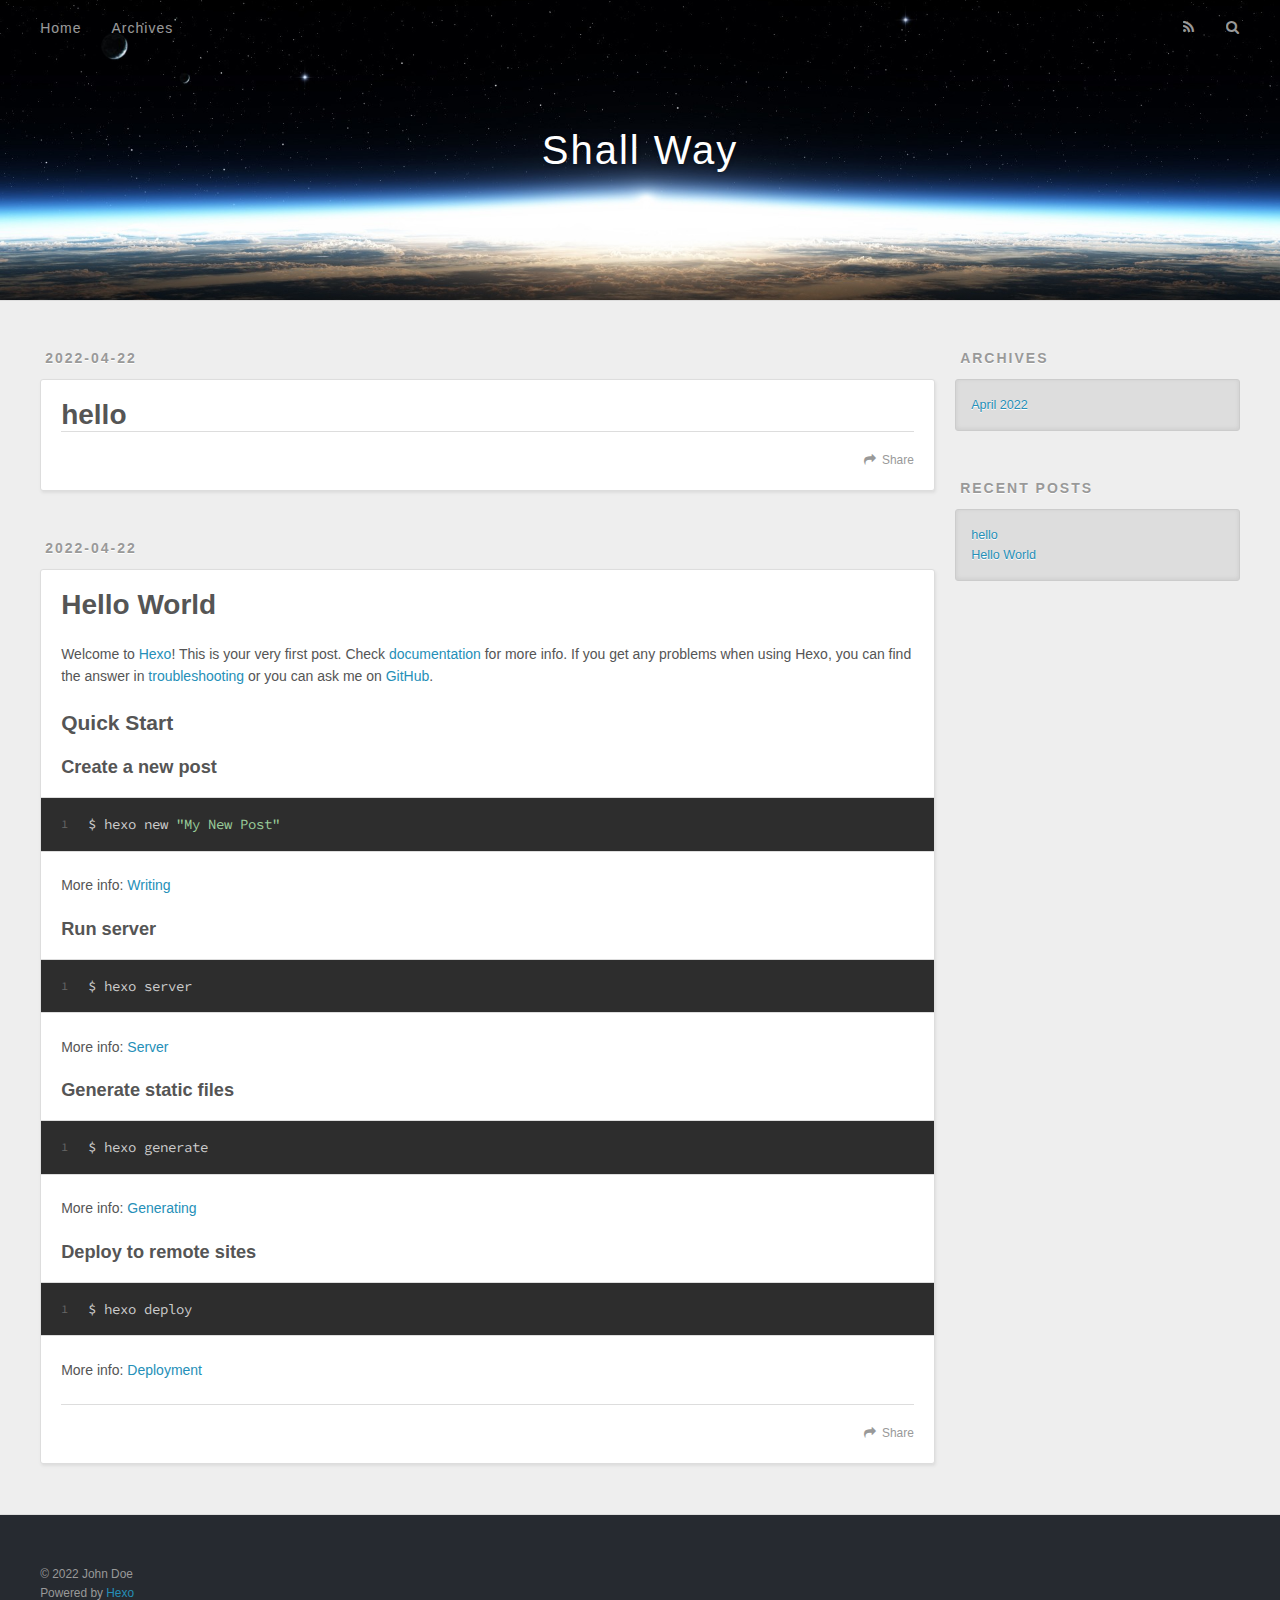
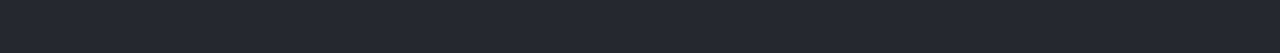
==== index.html @ 7c93caa1 "Site updated: 2022-04-22 22:45:21" ====
<!DOCTYPE html>
<html>
<head>
  <meta charset="utf-8">
  

  
  <title>Shall Way</title>
  <meta name="viewport" content="width=device-width, initial-scale=1, maximum-scale=1">
  <meta name="description" content="This is the last first BLOG of Little King">
<meta property="og:type" content="website">
<meta property="og:title" content="Shall Way">
<meta property="og:url" content="http://example.com/index.html">
<meta property="og:site_name" content="Shall Way">
<meta property="og:description" content="This is the last first BLOG of Little King">
<meta property="og:locale" content="en_US">
<meta property="article:author" content="John Doe">
<meta name="twitter:card" content="summary">
  
    <link rel="alternate" href="/atom.xml" title="Shall Way" type="application/atom+xml">
  
  
    <link rel="icon" href="/favicon.png">
  
  
    <link href="//fonts.googleapis.com/css?family=Source+Code+Pro" rel="stylesheet" type="text/css">
  
  
<link rel="stylesheet" href="/css/style.css">

<meta name="generator" content="Hexo 5.4.2"></head>

<body>
  <div id="container">
    <div id="wrap">
      <header id="header">
  <div id="banner"></div>
  <div id="header-outer" class="outer">
    <div id="header-title" class="inner">
      <h1 id="logo-wrap">
        <a href="/" id="logo">Shall Way</a>
      </h1>
      
    </div>
    <div id="header-inner" class="inner">
      <nav id="main-nav">
        <a id="main-nav-toggle" class="nav-icon"></a>
        
          <a class="main-nav-link" href="/">Home</a>
        
          <a class="main-nav-link" href="/archives">Archives</a>
        
      </nav>
      <nav id="sub-nav">
        
          <a id="nav-rss-link" class="nav-icon" href="/atom.xml" title="RSS Feed"></a>
        
        <a id="nav-search-btn" class="nav-icon" title="Search"></a>
      </nav>
      <div id="search-form-wrap">
        <form action="//google.com/search" method="get" accept-charset="UTF-8" class="search-form"><input type="search" name="q" class="search-form-input" placeholder="Search"><button type="submit" class="search-form-submit">&#xF002;</button><input type="hidden" name="sitesearch" value="http://example.com"></form>
      </div>
    </div>
  </div>
</header>
      <div class="outer">
        <section id="main">
  
    <article id="post-hello" class="article article-type-post" itemscope itemprop="blogPost">
  <div class="article-meta">
    <a href="/2022/04/22/hello/" class="article-date">
  <time datetime="2022-04-22T14:26:06.000Z" itemprop="datePublished">2022-04-22</time>
</a>
    
  </div>
  <div class="article-inner">
    
    
      <header class="article-header">
        
  
    <h1 itemprop="name">
      <a class="article-title" href="/2022/04/22/hello/">hello</a>
    </h1>
  

      </header>
    
    <div class="article-entry" itemprop="articleBody">
      
        
      
    </div>
    <footer class="article-footer">
      <a data-url="http://example.com/2022/04/22/hello/" data-id="cl2ajo9ja000148u397ja75o0" class="article-share-link">Share</a>
      
      
    </footer>
  </div>
  
</article>


  
    <article id="post-hello-world" class="article article-type-post" itemscope itemprop="blogPost">
  <div class="article-meta">
    <a href="/2022/04/22/hello-world/" class="article-date">
  <time datetime="2022-04-22T14:24:43.435Z" itemprop="datePublished">2022-04-22</time>
</a>
    
  </div>
  <div class="article-inner">
    
    
      <header class="article-header">
        
  
    <h1 itemprop="name">
      <a class="article-title" href="/2022/04/22/hello-world/">Hello World</a>
    </h1>
  

      </header>
    
    <div class="article-entry" itemprop="articleBody">
      
        <p>Welcome to <a target="_blank" rel="noopener" href="https://hexo.io/">Hexo</a>! This is your very first post. Check <a target="_blank" rel="noopener" href="https://hexo.io/docs/">documentation</a> for more info. If you get any problems when using Hexo, you can find the answer in <a target="_blank" rel="noopener" href="https://hexo.io/docs/troubleshooting.html">troubleshooting</a> or you can ask me on <a target="_blank" rel="noopener" href="https://github.com/hexojs/hexo/issues">GitHub</a>.</p>
<h2 id="Quick-Start"><a href="#Quick-Start" class="headerlink" title="Quick Start"></a>Quick Start</h2><h3 id="Create-a-new-post"><a href="#Create-a-new-post" class="headerlink" title="Create a new post"></a>Create a new post</h3><figure class="highlight bash"><table><tr><td class="gutter"><pre><span class="line">1</span><br></pre></td><td class="code"><pre><span class="line">$ hexo new <span class="string">&quot;My New Post&quot;</span></span><br></pre></td></tr></table></figure>

<p>More info: <a target="_blank" rel="noopener" href="https://hexo.io/docs/writing.html">Writing</a></p>
<h3 id="Run-server"><a href="#Run-server" class="headerlink" title="Run server"></a>Run server</h3><figure class="highlight bash"><table><tr><td class="gutter"><pre><span class="line">1</span><br></pre></td><td class="code"><pre><span class="line">$ hexo server</span><br></pre></td></tr></table></figure>

<p>More info: <a target="_blank" rel="noopener" href="https://hexo.io/docs/server.html">Server</a></p>
<h3 id="Generate-static-files"><a href="#Generate-static-files" class="headerlink" title="Generate static files"></a>Generate static files</h3><figure class="highlight bash"><table><tr><td class="gutter"><pre><span class="line">1</span><br></pre></td><td class="code"><pre><span class="line">$ hexo generate</span><br></pre></td></tr></table></figure>

<p>More info: <a target="_blank" rel="noopener" href="https://hexo.io/docs/generating.html">Generating</a></p>
<h3 id="Deploy-to-remote-sites"><a href="#Deploy-to-remote-sites" class="headerlink" title="Deploy to remote sites"></a>Deploy to remote sites</h3><figure class="highlight bash"><table><tr><td class="gutter"><pre><span class="line">1</span><br></pre></td><td class="code"><pre><span class="line">$ hexo deploy</span><br></pre></td></tr></table></figure>

<p>More info: <a target="_blank" rel="noopener" href="https://hexo.io/docs/one-command-deployment.html">Deployment</a></p>

      
    </div>
    <footer class="article-footer">
      <a data-url="http://example.com/2022/04/22/hello-world/" data-id="cl2ajo9j1000048u3a6zv58md" class="article-share-link">Share</a>
      
      
    </footer>
  </div>
  
</article>


  


</section>
        
          <aside id="sidebar">
  
    

  
    

  
    
  
    
  <div class="widget-wrap">
    <h3 class="widget-title">Archives</h3>
    <div class="widget">
      <ul class="archive-list"><li class="archive-list-item"><a class="archive-list-link" href="/archives/2022/04/">April 2022</a></li></ul>
    </div>
  </div>


  
    
  <div class="widget-wrap">
    <h3 class="widget-title">Recent Posts</h3>
    <div class="widget">
      <ul>
        
          <li>
            <a href="/2022/04/22/hello/">hello</a>
          </li>
        
          <li>
            <a href="/2022/04/22/hello-world/">Hello World</a>
          </li>
        
      </ul>
    </div>
  </div>

  
</aside>
        
      </div>
      <footer id="footer">
  
  <div class="outer">
    <div id="footer-info" class="inner">
      &copy; 2022 John Doe<br>
      Powered by <a href="http://hexo.io/" target="_blank">Hexo</a>
    </div>
  </div>
</footer>
    </div>
    <nav id="mobile-nav">
  
    <a href="/" class="mobile-nav-link">Home</a>
  
    <a href="/archives" class="mobile-nav-link">Archives</a>
  
</nav>
    

<script src="//ajax.googleapis.com/ajax/libs/jquery/2.0.3/jquery.min.js"></script>


  
<link rel="stylesheet" href="/fancybox/jquery.fancybox.css">

  
<script src="/fancybox/jquery.fancybox.pack.js"></script>




<script src="/js/script.js"></script>




  </div>
</body>
</html>
---- css/style.css ----
body {
  width: 100%;
}
body:before,
body:after {
  content: "";
  display: table;
}
body:after {
  clear: both;
}
html,
body,
div,
span,
applet,
object,
iframe,
h1,
h2,
h3,
h4,
h5,
h6,
p,
blockquote,
pre,
a,
abbr,
acronym,
address,
big,
cite,
code,
del,
dfn,
em,
img,
ins,
kbd,
q,
s,
samp,
small,
strike,
strong,
sub,
sup,
tt,
var,
dl,
dt,
dd,
ol,
ul,
li,
fieldset,
form,
label,
legend,
table,
caption,
tbody,
tfoot,
thead,
tr,
th,
td {
  margin: 0;
  padding: 0;
  border: 0;
  outline: 0;
  font-weight: inherit;
  font-style: inherit;
  font-family: inherit;
  font-size: 100%;
  vertical-align: baseline;
}
body {
  line-height: 1;
  color: #000;
  background: #fff;
}
ol,
ul {
  list-style: none;
}
table {
  border-collapse: separate;
  border-spacing: 0;
  vertical-align: middle;
}
caption,
th,
td {
  text-align: left;
  font-weight: normal;
  vertical-align: middle;
}
a img {
  border: none;
}
input,
button {
  margin: 0;
  padding: 0;
}
input::-moz-focus-inner,
button::-moz-focus-inner {
  border: 0;
  padding: 0;
}
@font-face {
  font-family: FontAwesome;
  font-style: normal;
  font-weight: normal;
  src: url("fonts/fontawesome-webfont.eot?v=#4.0.3");
  src: url("fonts/fontawesome-webfont.eot?#iefix&v=#4.0.3") format("embedded-opentype"), url("fonts/fontawesome-webfont.woff?v=#4.0.3") format("woff"), url("fonts/fontawesome-webfont.ttf?v=#4.0.3") format("truetype"), url("fonts/fontawesome-webfont.svg#fontawesomeregular?v=#4.0.3") format("svg");
}
html,
body,
#container {
  height: 100%;
}
body {
  background: #eee;
  font: 14px -apple-system, BlinkMacSystemFont, "Segoe UI", "Roboto", "Oxygen", "Ubuntu", "Cantarell", "Fira Sans", "Droid Sans", "Helvetica Neue", sans-serif;
  -webkit-text-size-adjust: 100%;
}
.outer {
  max-width: 1220px;
  margin: 0 auto;
  padding: 0 20px;
}
.outer:before,
.outer:after {
  content: "";
  display: table;
}
.outer:after {
  clear: both;
}
.inner {
  display: inline;
  float: left;
  width: 98.33333333333333%;
  margin: 0 0.833333333333333%;
}
.left,
.alignleft {
  float: left;
}
.right,
.alignright {
  float: right;
}
.clear {
  clear: both;
}
#container {
  position: relative;
}
.mobile-nav-on {
  overflow: hidden;
}
#wrap {
  height: 100%;
  width: 100%;
  position: absolute;
  top: 0;
  left: 0;
  -webkit-transition: 0.2s ease-out;
  -moz-transition: 0.2s ease-out;
  -ms-transition: 0.2s ease-out;
  transition: 0.2s ease-out;
  z-index: 1;
  background: #eee;
}
.mobile-nav-on #wrap {
  left: 280px;
}
@media screen and (min-width: 768px) {
  #main {
    display: inline;
    float: left;
    width: 73.33333333333333%;
    margin: 0 0.833333333333333%;
  }
}
.article-date,
.article-category-link,
.archive-year,
.widget-title {
  text-decoration: none;
  text-transform: uppercase;
  letter-spacing: 2px;
  color: #999;
  margin-bottom: 1em;
  margin-left: 5px;
  line-height: 1em;
  text-shadow: 0 1px #fff;
  font-weight: bold;
}
.article-inner,
.archive-article-inner {
  background: #fff;
  -webkit-box-shadow: 1px 2px 3px #ddd;
  box-shadow: 1px 2px 3px #ddd;
  border: 1px solid #ddd;
  border-radius: 3px;
}
.article-entry h1,
.widget h1 {
  font-size: 2em;
}
.article-entry h2,
.widget h2 {
  font-size: 1.5em;
}
.article-entry h3,
.widget h3 {
  font-size: 1.3em;
}
.article-entry h4,
.widget h4 {
  font-size: 1.2em;
}
.article-entry h5,
.widget h5 {
  font-size: 1em;
}
.article-entry h6,
.widget h6 {
  font-size: 1em;
  color: #999;
}
.article-entry hr,
.widget hr {
  border: 1px dashed #ddd;
}
.article-entry strong,
.widget strong {
  font-weight: bold;
}
.article-entry em,
.widget em,
.article-entry cite,
.widget cite {
  font-style: italic;
}
.article-entry sup,
.widget sup,
.article-entry sub,
.widget sub {
  font-size: 0.75em;
  line-height: 0;
  position: relative;
  vertical-align: baseline;
}
.article-entry sup,
.widget sup {
  top: -0.5em;
}
.article-entry sub,
.widget sub {
  bottom: -0.2em;
}
.article-entry small,
.widget small {
  font-size: 0.85em;
}
.article-entry acronym,
.widget acronym,
.article-entry abbr,
.widget abbr {
  border-bottom: 1px dotted;
}
.article-entry ul,
.widget ul,
.article-entry ol,
.widget ol,
.article-entry dl,
.widget dl {
  margin: 0 20px;
  line-height: 1.6em;
}
.article-entry ul ul,
.widget ul ul,
.article-entry ol ul,
.widget ol ul,
.article-entry ul ol,
.widget ul ol,
.article-entry ol ol,
.widget ol ol {
  margin-top: 0;
  margin-bottom: 0;
}
.article-entry ul,
.widget ul {
  list-style: disc;
}
.article-entry ol,
.widget ol {
  list-style: decimal;
}
.article-entry dt,
.widget dt {
  font-weight: bold;
}
#header {
  height: 300px;
  position: relative;
  border-bottom: 1px solid #ddd;
}
#header:before,
#header:after {
  content: "";
  position: absolute;
  left: 0;
  right: 0;
  height: 40px;
}
#header:before {
  top: 0;
  background: -webkit-linear-gradient(rgba(0,0,0,0.2), transparent);
  background: -moz-linear-gradient(rgba(0,0,0,0.2), transparent);
  background: -ms-linear-gradient(rgba(0,0,0,0.2), transparent);
  background: linear-gradient(rgba(0,0,0,0.2), transparent);
}
#header:after {
  bottom: 0;
  background: -webkit-linear-gradient(transparent, rgba(0,0,0,0.2));
  background: -moz-linear-gradient(transparent, rgba(0,0,0,0.2));
  background: -ms-linear-gradient(transparent, rgba(0,0,0,0.2));
  background: linear-gradient(transparent, rgba(0,0,0,0.2));
}
#header-outer {
  height: 100%;
  position: relative;
}
#header-inner {
  position: relative;
  overflow: hidden;
}
#banner {
  position: absolute;
  top: 0;
  left: 0;
  width: 100%;
  height: 100%;
  background: url("images/banner.jpg") center #000;
  -webkit-background-size: cover;
  -moz-background-size: cover;
  background-size: cover;
  z-index: -1;
}
#header-title {
  text-align: center;
  height: 40px;
  position: absolute;
  top: 50%;
  left: 0;
  margin-top: -20px;
}
#logo,
#subtitle {
  text-decoration: none;
  color: #fff;
  font-weight: 300;
  text-shadow: 0 1px 4px rgba(0,0,0,0.3);
}
#logo {
  font-size: 40px;
  line-height: 40px;
  letter-spacing: 2px;
}
#subtitle {
  font-size: 16px;
  line-height: 16px;
  letter-spacing: 1px;
}
#subtitle-wrap {
  margin-top: 16px;
}
#main-nav {
  float: left;
  margin-left: -15px;
}
.nav-icon,
.main-nav-link {
  float: left;
  color: #fff;
  opacity: 0.6;
  text-decoration: none;
  text-shadow: 0 1px rgba(0,0,0,0.2);
  -webkit-transition: opacity 0.2s;
  -moz-transition: opacity 0.2s;
  -ms-transition: opacity 0.2s;
  transition: opacity 0.2s;
  display: block;
  padding: 20px 15px;
}
.nav-icon:hover,
.main-nav-link:hover {
  opacity: 1;
}
.nav-icon {
  font-family: FontAwesome;
  text-align: center;
  font-size: 14px;
  width: 14px;
  height: 14px;
  padding: 20px 15px;
  position: relative;
  cursor: pointer;
}
.main-nav-link {
  font-weight: 300;
  letter-spacing: 1px;
}
@media screen and (max-width: 479px) {
  .main-nav-link {
    display: none;
  }
}
#main-nav-toggle {
  display: none;
}
#main-nav-toggle:before {
  content: "\f0c9";
}
@media screen and (max-width: 479px) {
  #main-nav-toggle {
    display: block;
  }
}
#sub-nav {
  float: right;
  margin-right: -15px;
}
#nav-rss-link:before {
  content: "\f09e";
}
#nav-search-btn:before {
  content: "\f002";
}
#search-form-wrap {
  position: absolute;
  top: 15px;
  width: 150px;
  height: 30px;
  right: -150px;
  opacity: 0;
  -webkit-transition: 0.2s ease-out;
  -moz-transition: 0.2s ease-out;
  -ms-transition: 0.2s ease-out;
  transition: 0.2s ease-out;
}
#search-form-wrap.on {
  opacity: 1;
  right: 0;
}
@media screen and (max-width: 479px) {
  #search-form-wrap {
    width: 100%;
    right: -100%;
  }
}
.search-form {
  position: absolute;
  top: 0;
  left: 0;
  right: 0;
  background: #fff;
  padding: 5px 15px;
  border-radius: 15px;
  -webkit-box-shadow: 0 0 10px rgba(0,0,0,0.3);
  box-shadow: 0 0 10px rgba(0,0,0,0.3);
}
.search-form-input {
  border: none;
  background: none;
  color: #555;
  width: 100%;
  font: 13px -apple-system, BlinkMacSystemFont, "Segoe UI", "Roboto", "Oxygen", "Ubuntu", "Cantarell", "Fira Sans", "Droid Sans", "Helvetica Neue", sans-serif;
  outline: none;
}
.search-form-input::-webkit-search-results-decoration,
.search-form-input::-webkit-search-cancel-button {
  -webkit-appearance: none;
}
.search-form-submit {
  position: absolute;
  top: 50%;
  right: 10px;
  margin-top: -7px;
  font: 13px FontAwesome;
  border: none;
  background: none;
  color: #bbb;
  cursor: pointer;
}
.search-form-submit:hover,
.search-form-submit:focus {
  color: #777;
}
.article {
  margin: 50px 0;
}
.article-inner {
  overflow: hidden;
}
.article-meta:before,
.article-meta:after {
  content: "";
  display: table;
}
.article-meta:after {
  clear: both;
}
.article-date {
  float: left;
}
.article-category {
  float: left;
  line-height: 1em;
  color: #ccc;
  text-shadow: 0 1px #fff;
  margin-left: 8px;
}
.article-category:before {
  content: "\2022";
}
.article-category-link {
  margin: 0 12px 1em;
}
.article-header {
  padding: 20px 20px 0;
}
.article-title {
  text-decoration: none;
  font-size: 2em;
  font-weight: bold;
  color: #555;
  line-height: 1.1em;
  -webkit-transition: color 0.2s;
  -moz-transition: color 0.2s;
  -ms-transition: color 0.2s;
  transition: color 0.2s;
}
a.article-title:hover {
  color: #258fb8;
}
.article-entry {
  color: #555;
  padding: 0 20px;
}
.article-entry:before,
.article-entry:after {
  content: "";
  display: table;
}
.article-entry:after {
  clear: both;
}
.article-entry p,
.article-entry table {
  line-height: 1.6em;
  margin: 1.6em 0;
}
.article-entry h1,
.article-entry h2,
.article-entry h3,
.article-entry h4,
.article-entry h5,
.article-entry h6 {
  font-weight: bold;
}
.article-entry h1,
.article-entry h2,
.article-entry h3,
.article-entry h4,
.article-entry h5,
.article-entry h6 {
  line-height: 1.1em;
  margin: 1.1em 0;
}
.article-entry a {
  color: #258fb8;
  text-decoration: none;
}
.article-entry a:hover {
  text-decoration: underline;
}
.article-entry ul,
.article-entry ol,
.article-entry dl {
  margin-top: 1.6em;
  margin-bottom: 1.6em;
}
.article-entry img,
.article-entry video {
  max-width: 100%;
  height: auto;
  display: block;
  margin: auto;
}
.article-entry iframe {
  border: none;
}
.article-entry table {
  width: 100%;
  border-collapse: collapse;
  border-spacing: 0;
}
.article-entry th {
  font-weight: bold;
  border-bottom: 3px solid #ddd;
  padding-bottom: 0.5em;
}
.article-entry td {
  border-bottom: 1px solid #ddd;
  padding: 10px 0;
}
.article-entry blockquote {
  font-family: Georgia, "Times New Roman", serif;
  font-size: 1.4em;
  margin: 1.6em 20px;
  text-align: center;
}
.article-entry blockquote footer {
  font-size: 14px;
  margin: 1.6em 0;
  font-family: -apple-system, BlinkMacSystemFont, "Segoe UI", "Roboto", "Oxygen", "Ubuntu", "Cantarell", "Fira Sans", "Droid Sans", "Helvetica Neue", sans-serif;
}
.article-entry blockquote footer cite:before {
  content: "—";
  padding: 0 0.5em;
}
.article-entry .pullquote {
  text-align: left;
  width: 45%;
  margin: 0;
}
.article-entry .pullquote.left {
  margin-left: 0.5em;
  margin-right: 1em;
}
.article-entry .pullquote.right {
  margin-right: 0.5em;
  margin-left: 1em;
}
.article-entry .caption {
  color: #999;
  display: block;
  font-size: 0.9em;
  margin-top: 0.5em;
  position: relative;
  text-align: center;
}
.article-entry .video-container {
  position: relative;
  padding-top: 56.25%;
  height: 0;
  overflow: hidden;
}
.article-entry .video-container iframe,
.article-entry .video-container object,
.article-entry .video-container embed {
  position: absolute;
  top: 0;
  left: 0;
  width: 100%;
  height: 100%;
  margin-top: 0;
}
.article-more-link a {
  display: inline-block;
  line-height: 1em;
  padding: 6px 15px;
  border-radius: 15px;
  background: #eee;
  color: #999;
  text-shadow: 0 1px #fff;
  text-decoration: none;
}
.article-more-link a:hover {
  background: #258fb8;
  color: #fff;
  text-decoration: none;
  text-shadow: 0 1px #1e7293;
}
.article-footer {
  font-size: 0.85em;
  line-height: 1.6em;
  border-top: 1px solid #ddd;
  padding-top: 1.6em;
  margin: 0 20px 20px;
}
.article-footer:before,
.article-footer:after {
  content: "";
  display: table;
}
.article-footer:after {
  clear: both;
}
.article-footer a {
  color: #999;
  text-decoration: none;
}
.article-footer a:hover {
  color: #555;
}
.article-tag-list-item {
  float: left;
  margin-right: 10px;
}
.article-tag-list-link:before {
  content: "#";
}
.article-comment-link {
  float: right;
}
.article-comment-link:before {
  content: "\f075";
  font-family: FontAwesome;
  padding-right: 8px;
}
.article-share-link {
  cursor: pointer;
  float: right;
  margin-left: 20px;
}
.article-share-link:before {
  content: "\f064";
  font-family: FontAwesome;
  padding-right: 6px;
}
#article-nav {
  position: relative;
}
#article-nav:before,
#article-nav:after {
  content: "";
  display: table;
}
#article-nav:after {
  clear: both;
}
@media screen and (min-width: 768px) {
  #article-nav {
    margin: 50px 0;
  }
  #article-nav:before {
    width: 8px;
    height: 8px;
    position: absolute;
    top: 50%;
    left: 50%;
    margin-top: -4px;
    margin-left: -4px;
    content: "";
    border-radius: 50%;
    background: #ddd;
    -webkit-box-shadow: 0 1px 2px #fff;
    box-shadow: 0 1px 2px #fff;
  }
}
.article-nav-link-wrap {
  text-decoration: none;
  text-shadow: 0 1px #fff;
  color: #999;
  -webkit-box-sizing: border-box;
  -moz-box-sizing: border-box;
  box-sizing: border-box;
  margin-top: 50px;
  text-align: center;
  display: block;
}
.article-nav-link-wrap:hover {
  color: #555;
}
@media screen and (min-width: 768px) {
  .article-nav-link-wrap {
    width: 50%;
    margin-top: 0;
  }
}
@media screen and (min-width: 768px) {
  #article-nav-newer {
    float: left;
    text-align: right;
    padding-right: 20px;
  }
}
@media screen and (min-width: 768px) {
  #article-nav-older {
    float: right;
    text-align: left;
    padding-left: 20px;
  }
}
.article-nav-caption {
  text-transform: uppercase;
  letter-spacing: 2px;
  color: #ddd;
  line-height: 1em;
  font-weight: bold;
}
#article-nav-newer .article-nav-caption {
  margin-right: -2px;
}
.article-nav-title {
  font-size: 0.85em;
  line-height: 1.6em;
  margin-top: 0.5em;
}
.article-share-box {
  position: absolute;
  display: none;
  background: #fff;
  -webkit-box-shadow: 1px 2px 10px rgba(0,0,0,0.2);
  box-shadow: 1px 2px 10px rgba(0,0,0,0.2);
  border-radius: 3px;
  margin-left: -145px;
  overflow: hidden;
  z-index: 1;
}
.article-share-box.on {
  display: block;
}
.article-share-input {
  width: 100%;
  background: none;
  -webkit-box-sizing: border-box;
  -moz-box-sizing: border-box;
  box-sizing: border-box;
  font: 14px -apple-system, BlinkMacSystemFont, "Segoe UI", "Roboto", "Oxygen", "Ubuntu", "Cantarell", "Fira Sans", "Droid Sans", "Helvetica Neue", sans-serif;
  padding: 0 15px;
  color: #555;
  outline: none;
  border: 1px solid #ddd;
  border-radius: 3px 3px 0 0;
  height: 36px;
  line-height: 36px;
}
.article-share-links {
  background: #eee;
}
.article-share-links:before,
.article-share-links:after {
  content: "";
  display: table;
}
.article-share-links:after {
  clear: both;
}
.article-share-twitter,
.article-share-facebook,
.article-share-pinterest,
.article-share-google {
  width: 50px;
  height: 36px;
  display: block;
  float: left;
  position: relative;
  color: #999;
  text-shadow: 0 1px #fff;
}
.article-share-twitter:before,
.article-share-facebook:before,
.article-share-pinterest:before,
.article-share-google:before {
  font-size: 20px;
  font-family: FontAwesome;
  width: 20px;
  height: 20px;
  position: absolute;
  top: 50%;
  left: 50%;
  margin-top: -10px;
  margin-left: -10px;
  text-align: center;
}
.article-share-twitter:hover,
.article-share-facebook:hover,
.article-share-pinterest:hover,
.article-share-google:hover {
  color: #fff;
}
.article-share-twitter:before {
  content: "\f099";
}
.article-share-twitter:hover {
  background: #00aced;
  text-shadow: 0 1px #008abe;
}
.article-share-facebook:before {
  content: "\f09a";
}
.article-share-facebook:hover {
  background: #3b5998;
  text-shadow: 0 1px #2f477a;
}
.article-share-pinterest:before {
  content: "\f0d2";
}
.article-share-pinterest:hover {
  background: #cb2027;
  text-shadow: 0 1px #a21a1f;
}
.article-share-google:before {
  content: "\f0d5";
}
.article-share-google:hover {
  background: #dd4b39;
  text-shadow: 0 1px #be3221;
}
.article-gallery {
  background: #000;
  position: relative;
}
.article-gallery-photos {
  position: relative;
  overflow: hidden;
}
.article-gallery-img {
  display: none;
  max-width: 100%;
}
.article-gallery-img:first-child {
  display: block;
}
.article-gallery-img.loaded {
  position: absolute;
  display: block;
}
.article-gallery-img img {
  display: block;
  max-width: 100%;
  margin: 0 auto;
}
#comments {
  background: #fff;
  -webkit-box-shadow: 1px 2px 3px #ddd;
  box-shadow: 1px 2px 3px #ddd;
  padding: 20px;
  border: 1px solid #ddd;
  border-radius: 3px;
  margin: 50px 0;
}
#comments a {
  color: #258fb8;
}
.archives-wrap {
  margin: 50px 0;
}
.archives:before,
.archives:after {
  content: "";
  display: table;
}
.archives:after {
  clear: both;
}
.archive-year-wrap {
  margin-bottom: 1em;
}
.archives {
  -webkit-column-gap: 10px;
  -moz-column-gap: 10px;
  column-gap: 10px;
}
@media screen and (min-width: 480px) and (max-width: 767px) {
  .archives {
    -webkit-column-count: 2;
    -moz-column-count: 2;
    column-count: 2;
  }
}
@media screen and (min-width: 768px) {
  .archives {
    -webkit-column-count: 3;
    -moz-column-count: 3;
    column-count: 3;
  }
}
.archive-article {
  -webkit-column-break-inside: avoid;
  page-break-inside: avoid;
  overflow: hidden;
  break-inside: avoid-column;
}
.archive-article-inner {
  padding: 10px;
  margin-bottom: 15px;
}
.archive-article-title {
  text-decoration: none;
  font-weight: bold;
  color: #555;
  -webkit-transition: color 0.2s;
  -moz-transition: color 0.2s;
  -ms-transition: color 0.2s;
  transition: color 0.2s;
  line-height: 1.6em;
}
.archive-article-title:hover {
  color: #258fb8;
}
.archive-article-footer {
  margin-top: 1em;
}
.archive-article-date {
  color: #999;
  text-decoration: none;
  font-size: 0.85em;
  line-height: 1em;
  margin-bottom: 0.5em;
  display: block;
}
#page-nav {
  margin: 50px auto;
  background: #fff;
  -webkit-box-shadow: 1px 2px 3px #ddd;
  box-shadow: 1px 2px 3px #ddd;
  border: 1px solid #ddd;
  border-radius: 3px;
  text-align: center;
  color: #999;
  overflow: hidden;
}
#page-nav:before,
#page-nav:after {
  content: "";
  display: table;
}
#page-nav:after {
  clear: both;
}
#page-nav a,
#page-nav span {
  padding: 10px 20px;
  line-height: 1;
  height: 2ex;
}
#page-nav a {
  color: #999;
  text-decoration: none;
}
#page-nav a:hover {
  background: #999;
  color: #fff;
}
#page-nav .prev {
  float: left;
}
#page-nav .next {
  float: right;
}
#page-nav .page-number {
  display: inline-block;
}
@media screen and (max-width: 479px) {
  #page-nav .page-number {
    display: none;
  }
}
#page-nav .current {
  color: #555;
  font-weight: bold;
}
#page-nav .space {
  color: #ddd;
}
#footer {
  background: #262a30;
  padding: 50px 0;
  border-top: 1px solid #ddd;
  color: #999;
}
#footer a {
  color: #258fb8;
  text-decoration: none;
}
#footer a:hover {
  text-decoration: underline;
}
#footer-info {
  line-height: 1.6em;
  font-size: 0.85em;
}
.article-entry pre,
.article-entry .highlight {
  background: #2d2d2d;
  margin: 0 -20px;
  padding: 15px 20px;
  border-style: solid;
  border-color: #ddd;
  border-width: 1px 0;
  overflow: auto;
  color: #ccc;
  line-height: 22.400000000000002px;
}
.article-entry .highlight .gutter pre,
.article-entry .gist .gist-file .gist-data .line-numbers {
  color: #666;
  font-size: 0.85em;
}
.article-entry pre,
.article-entry code {
  font-family: "Source Code Pro", Consolas, Monaco, Menlo, Consolas, monospace;
}
.article-entry code {
  background: #eee;
  text-shadow: 0 1px #fff;
  padding: 0 0.3em;
}
.article-entry pre code {
  background: none;
  text-shadow: none;
  padding: 0;
}
.article-entry .highlight pre {
  border: none;
  margin: 0;
  padding: 0;
}
.article-entry .highlight table {
  margin: 0;
  width: auto;
}
.article-entry .highlight td {
  border: none;
  padding: 0;
}
.article-entry .highlight figcaption {
  font-size: 0.85em;
  color: #999;
  line-height: 1em;
  margin-bottom: 1em;
}
.article-entry .highlight figcaption:before,
.article-entry .highlight figcaption:after {
  content: "";
  display: table;
}
.article-entry .highlight figcaption:after {
  clear: both;
}
.article-entry .highlight figcaption a {
  float: right;
}
.article-entry .highlight .gutter pre {
  text-align: right;
  padding-right: 20px;
}
.article-entry .highlight .line {
  height: 22.400000000000002px;
}
.article-entry .highlight .line.marked {
  background: #515151;
}
.article-entry .gist {
  margin: 0 -20px;
  border-style: solid;
  border-color: #ddd;
  border-width: 1px 0;
  background: #2d2d2d;
  padding: 15px 20px 15px 0;
}
.article-entry .gist .gist-file {
  border: none;
  font-family: "Source Code Pro", Consolas, Monaco, Menlo, Consolas, monospace;
  margin: 0;
}
.article-entry .gist .gist-file .gist-data {
  background: none;
  border: none;
}
.article-entry .gist .gist-file .gist-data .line-numbers {
  background: none;
  border: none;
  padding: 0 20px 0 0;
}
.article-entry .gist .gist-file .gist-data .line-data {
  padding: 0 !important;
}
.article-entry .gist .gist-file .highlight {
  margin: 0;
  padding: 0;
  border: none;
}
.article-entry .gist .gist-file .gist-meta {
  background: #2d2d2d;
  color: #999;
  font: 0.85em -apple-system, BlinkMacSystemFont, "Segoe UI", "Roboto", "Oxygen", "Ubuntu", "Cantarell", "Fira Sans", "Droid Sans", "Helvetica Neue", sans-serif;
  text-shadow: 0 0;
  padding: 0;
  margin-top: 1em;
  margin-left: 20px;
}
.article-entry .gist .gist-file .gist-meta a {
  color: #258fb8;
  font-weight: normal;
}
.article-entry .gist .gist-file .gist-meta a:hover {
  text-decoration: underline;
}
pre .comment,
pre .title {
  color: #999;
}
pre .variable,
pre .attribute,
pre .tag,
pre .regexp,
pre .ruby .constant,
pre .xml .tag .title,
pre .xml .pi,
pre .xml .doctype,
pre .html .doctype,
pre .css .id,
pre .css .class,
pre .css .pseudo {
  color: #f2777a;
}
pre .number,
pre .preprocessor,
pre .built_in,
pre .literal,
pre .params,
pre .constant {
  color: #f99157;
}
pre .class,
pre .ruby .class .title,
pre .css .rules .attribute {
  color: #9c9;
}
pre .string,
pre .value,
pre .inheritance,
pre .header,
pre .ruby .symbol,
pre .xml .cdata {
  color: #9c9;
}
pre .css .hexcolor {
  color: #6cc;
}
pre .function,
pre .python .decorator,
pre .python .title,
pre .ruby .function .title,
pre .ruby .title .keyword,
pre .perl .sub,
pre .javascript .title,
pre .coffeescript .title {
  color: #69c;
}
pre .keyword,
pre .javascript .function {
  color: #c9c;
}
@media screen and (max-width: 479px) {
  #mobile-nav {
    position: absolute;
    top: 0;
    left: 0;
    width: 280px;
    height: 100%;
    background: #191919;
    border-right: 1px solid #fff;
  }
}
@media screen and (max-width: 479px) {
  .mobile-nav-link {
    display: block;
    color: #999;
    text-decoration: none;
    padding: 15px 20px;
    font-weight: bold;
  }
  .mobile-nav-link:hover {
    color: #fff;
  }
}
@media screen and (min-width: 768px) {
  #sidebar {
    display: inline;
    float: left;
    width: 23.333333333333332%;
    margin: 0 0.833333333333333%;
  }
}
.widget-wrap {
  margin: 50px 0;
}
.widget {
  color: #777;
  text-shadow: 0 1px #fff;
  background: #ddd;
  -webkit-box-shadow: 0 -1px 4px #ccc inset;
  box-shadow: 0 -1px 4px #ccc inset;
  border: 1px solid #ccc;
  padding: 15px;
  border-radius: 3px;
}
.widget a {
  color: #258fb8;
  text-decoration: none;
}
.widget a:hover {
  text-decoration: underline;
}
.widget ul ul,
.widget ol ul,
.widget dl ul,
.widget ul ol,
.widget ol ol,
.widget dl ol,
.widget ul dl,
.widget ol dl,
.widget dl dl {
  margin-left: 15px;
  list-style: disc;
}
.widget {
  line-height: 1.6em;
  word-wrap: break-word;
  font-size: 0.9em;
}
.widget ul,
.widget ol {
  list-style: none;
  margin: 0;
}
.widget ul ul,
.widget ol ul,
.widget ul ol,
.widget ol ol {
  margin: 0 20px;
}
.widget ul ul,
.widget ol ul {
  list-style: disc;
}
.widget ul ol,
.widget ol ol {
  list-style: decimal;
}
.category-list-count,
.tag-list-count,
.archive-list-count {
  padding-left: 5px;
  color: #999;
  font-size: 0.85em;
}
.category-list-count:before,
.tag-list-count:before,
.archive-list-count:before {
  content: "(";
}
.category-list-count:after,
.tag-list-count:after,
.archive-list-count:after {
  content: ")";
}
.tagcloud a {
  margin-right: 5px;
  display: inline-block;
}
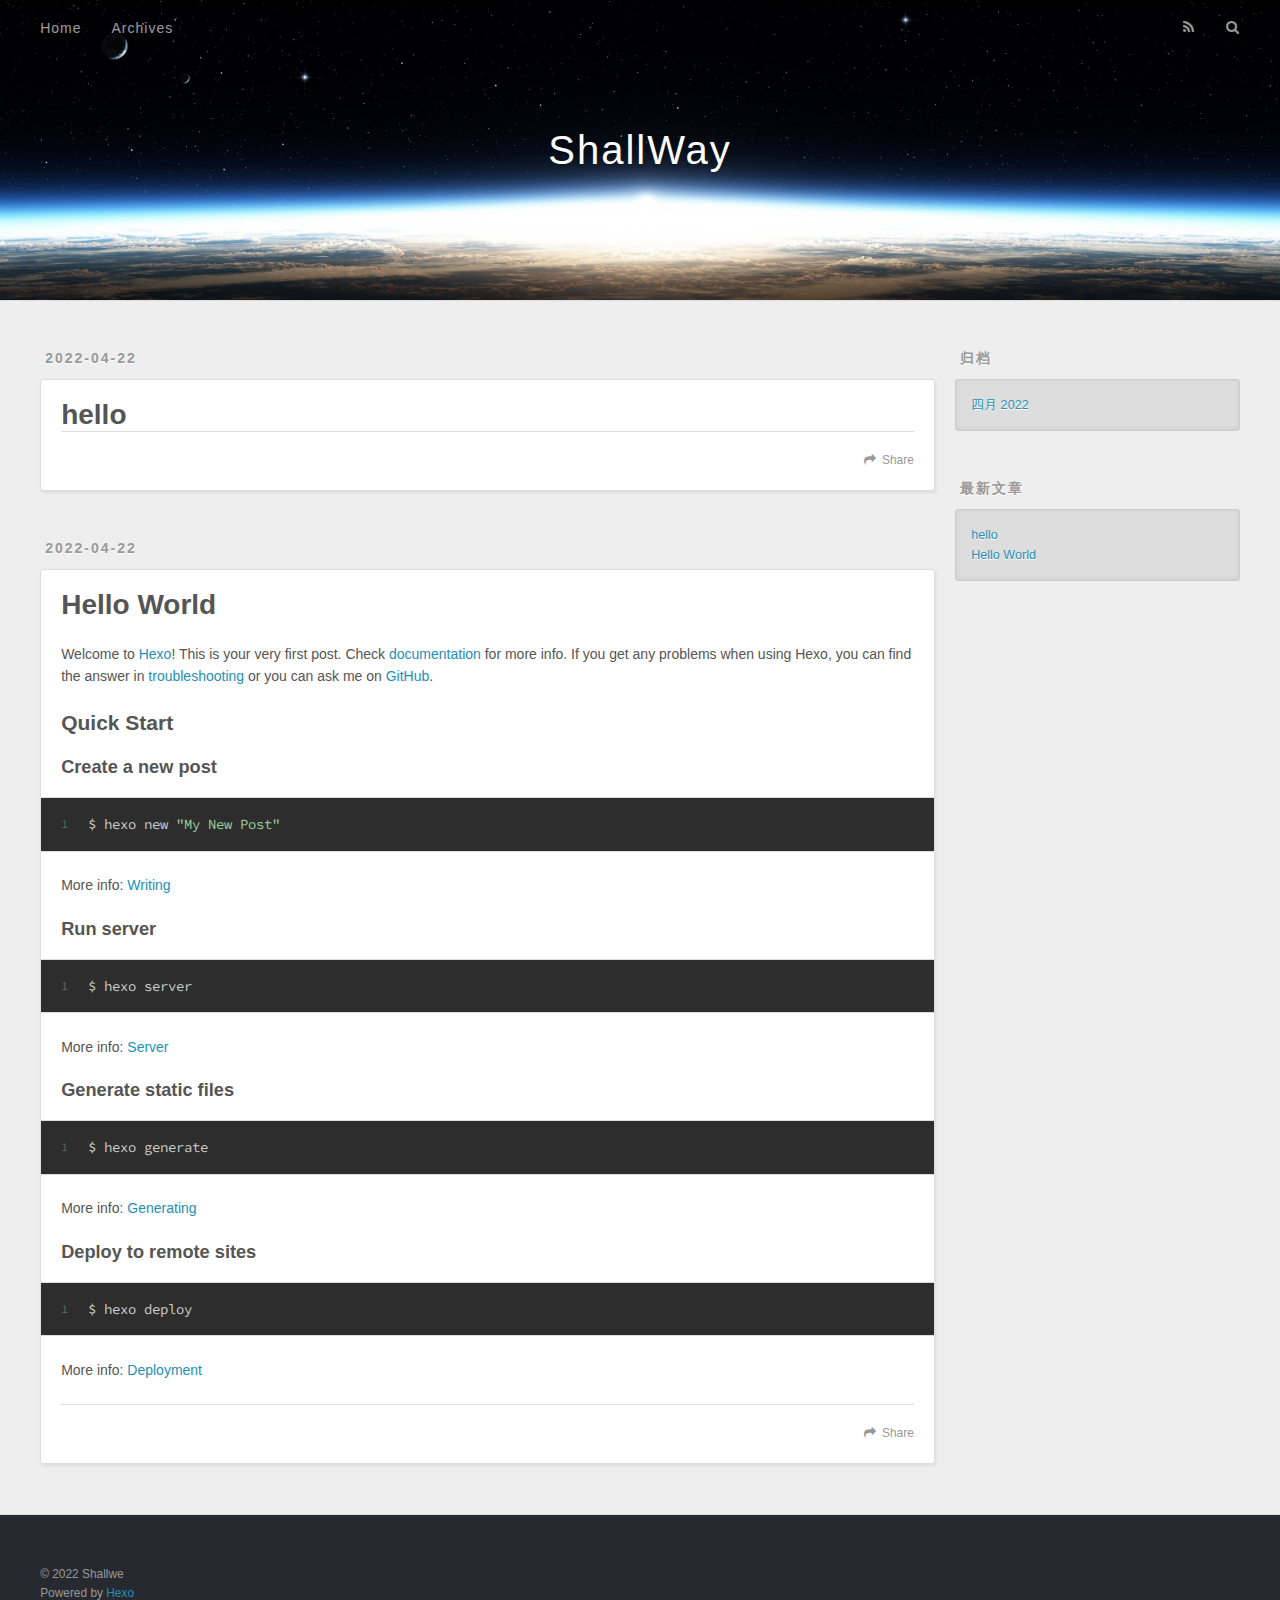
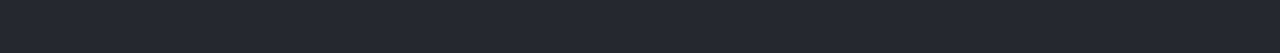
==== commit c4ec7624: "Site updated: 2022-04-22 23:07:34" ====
--- a/index.html
+++ b/index.html
@@ -5,19 +5,19 @@
   
 
   
-  <title>Shall Way</title>
+  <title>ShallWay</title>
   <meta name="viewport" content="width=device-width, initial-scale=1, maximum-scale=1">
   <meta name="description" content="This is the last first BLOG of Little King">
 <meta property="og:type" content="website">
-<meta property="og:title" content="Shall Way">
+<meta property="og:title" content="ShallWay">
 <meta property="og:url" content="http://example.com/index.html">
-<meta property="og:site_name" content="Shall Way">
+<meta property="og:site_name" content="ShallWay">
 <meta property="og:description" content="This is the last first BLOG of Little King">
-<meta property="og:locale" content="en_US">
-<meta property="article:author" content="John Doe">
+<meta property="og:locale" content="zh_CN">
+<meta property="article:author" content="Shallwe">
 <meta name="twitter:card" content="summary">
   
-    <link rel="alternate" href="/atom.xml" title="Shall Way" type="application/atom+xml">
+    <link rel="alternate" href="/atom.xml" title="ShallWay" type="application/atom+xml">
   
   
     <link rel="icon" href="/favicon.png">
@@ -38,7 +38,7 @@
   <div id="header-outer" class="outer">
     <div id="header-title" class="inner">
       <h1 id="logo-wrap">
-        <a href="/" id="logo">Shall Way</a>
+        <a href="/" id="logo">ShallWay</a>
       </h1>
       
     </div>
@@ -55,7 +55,7 @@
         
           <a id="nav-rss-link" class="nav-icon" href="/atom.xml" title="RSS Feed"></a>
         
-        <a id="nav-search-btn" class="nav-icon" title="Search"></a>
+        <a id="nav-search-btn" class="nav-icon" title="搜索"></a>
       </nav>
       <div id="search-form-wrap">
         <form action="//google.com/search" method="get" accept-charset="UTF-8" class="search-form"><input type="search" name="q" class="search-form-input" placeholder="Search"><button type="submit" class="search-form-submit">&#xF002;</button><input type="hidden" name="sitesearch" value="http://example.com"></form>
@@ -92,7 +92,7 @@
       
     </div>
     <footer class="article-footer">
-      <a data-url="http://example.com/2022/04/22/hello/" data-id="cl2ajo9ja000148u397ja75o0" class="article-share-link">Share</a>
+      <a data-url="http://example.com/2022/04/22/hello/" data-id="cl2akguis0001ssu3garm3988" class="article-share-link">Share</a>
       
       
     </footer>
@@ -141,7 +141,7 @@
       
     </div>
     <footer class="article-footer">
-      <a data-url="http://example.com/2022/04/22/hello-world/" data-id="cl2ajo9j1000048u3a6zv58md" class="article-share-link">Share</a>
+      <a data-url="http://example.com/2022/04/22/hello-world/" data-id="cl2akguip0000ssu3htdo2smk" class="article-share-link">Share</a>
       
       
     </footer>
@@ -167,9 +167,9 @@
   
     
   <div class="widget-wrap">
-    <h3 class="widget-title">Archives</h3>
+    <h3 class="widget-title">归档</h3>
     <div class="widget">
-      <ul class="archive-list"><li class="archive-list-item"><a class="archive-list-link" href="/archives/2022/04/">April 2022</a></li></ul>
+      <ul class="archive-list"><li class="archive-list-item"><a class="archive-list-link" href="/archives/2022/04/">四月 2022</a></li></ul>
     </div>
   </div>
 
@@ -177,7 +177,7 @@
   
     
   <div class="widget-wrap">
-    <h3 class="widget-title">Recent Posts</h3>
+    <h3 class="widget-title">最新文章</h3>
     <div class="widget">
       <ul>
         
@@ -201,7 +201,7 @@
   
   <div class="outer">
     <div id="footer-info" class="inner">
-      &copy; 2022 John Doe<br>
+      &copy; 2022 Shallwe<br>
       Powered by <a href="http://hexo.io/" target="_blank">Hexo</a>
     </div>
   </div>
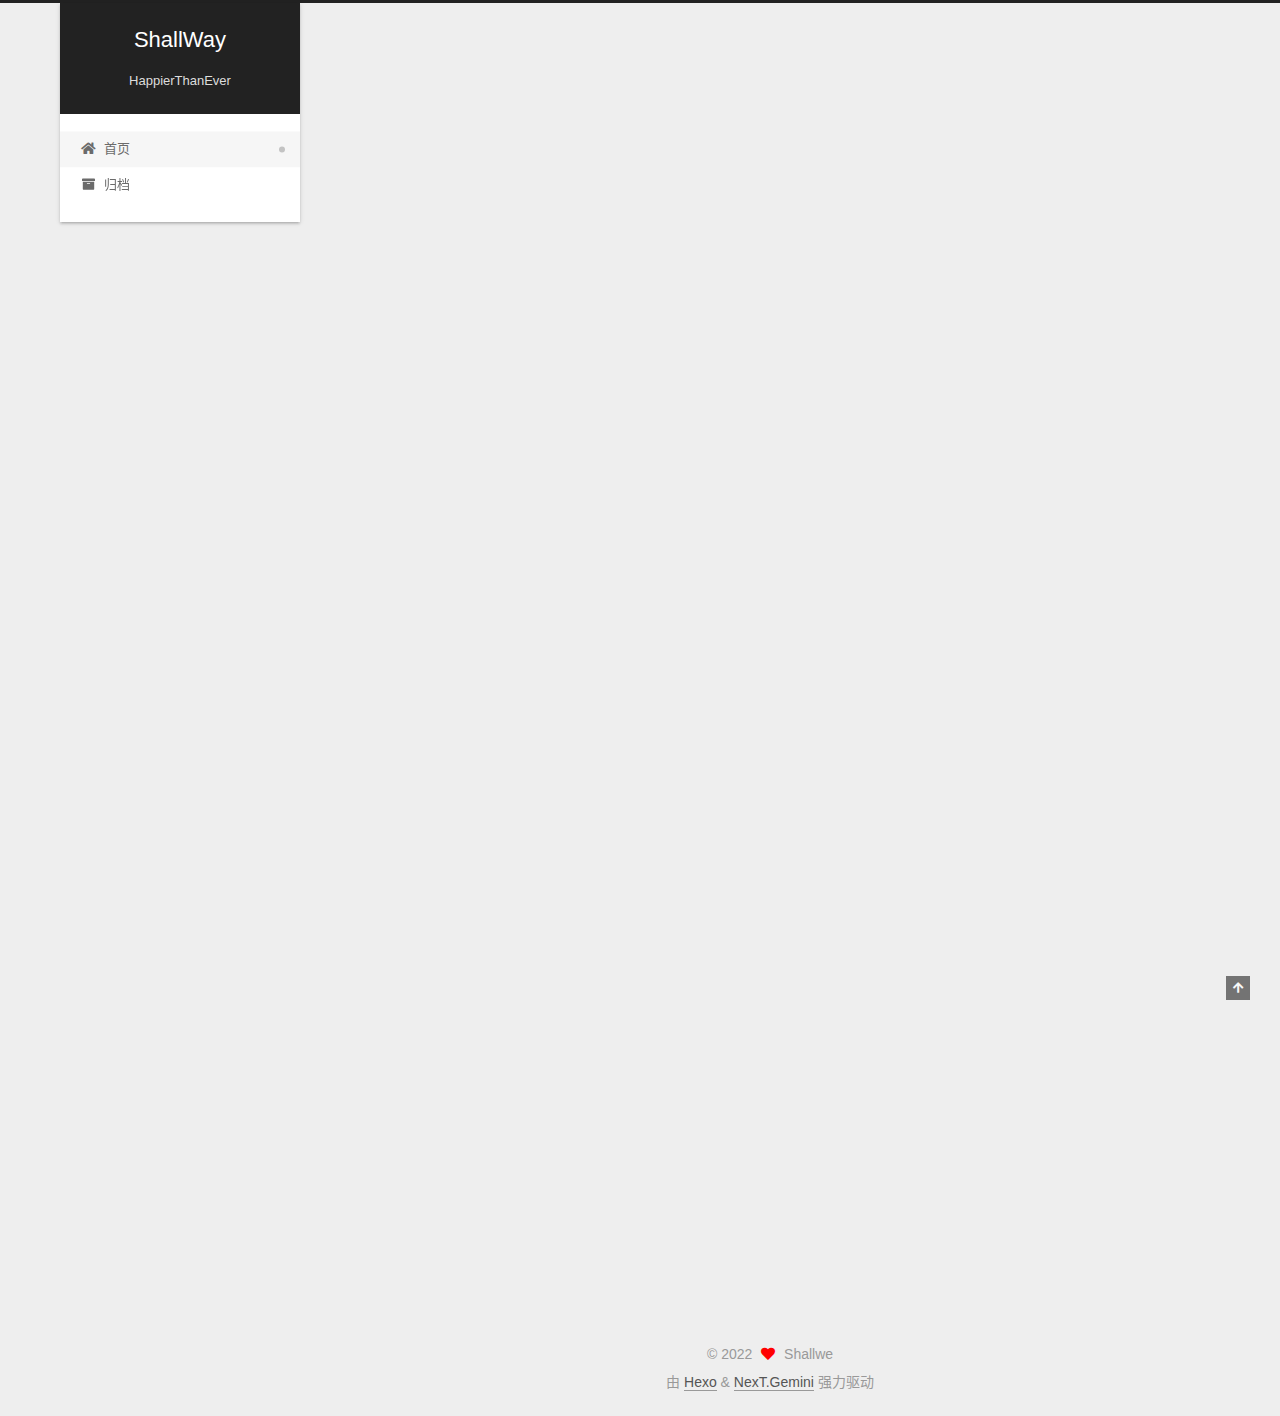
==== commit 76c1498d: "Site updated: 2022-04-22 23:08:55" ====
--- a/index.html
+++ b/index.html
@@ -1,12 +1,25 @@
 <!DOCTYPE html>
-<html>
+<html lang="zh-CN">
 <head>
-  <meta charset="utf-8">
-  
-
-  
-  <title>ShallWay</title>
-  <meta name="viewport" content="width=device-width, initial-scale=1, maximum-scale=1">
+  <meta charset="UTF-8">
+<meta name="viewport" content="width=device-width, initial-scale=1, maximum-scale=2">
+<meta name="theme-color" content="#222">
+<meta name="generator" content="Hexo 5.4.2">
+  <link rel="apple-touch-icon" sizes="180x180" href="/images/apple-touch-icon-next.png">
+  <link rel="icon" type="image/png" sizes="32x32" href="/images/favicon-32x32-next.png">
+  <link rel="icon" type="image/png" sizes="16x16" href="/images/favicon-16x16-next.png">
+  <link rel="mask-icon" href="/images/logo.svg" color="#222">
+
+<link rel="stylesheet" href="/css/main.css">
+
+
+<link rel="stylesheet" href="/lib/font-awesome/css/all.min.css">
+
+<script id="hexo-configurations">
+    var NexT = window.NexT || {};
+    var CONFIG = {"hostname":"example.com","root":"/","scheme":"Gemini","version":"7.8.0","exturl":false,"sidebar":{"position":"left","display":"post","padding":18,"offset":12,"onmobile":false},"copycode":{"enable":false,"show_result":false,"style":null},"back2top":{"enable":true,"sidebar":false,"scrollpercent":false},"bookmark":{"enable":false,"color":"#222","save":"auto"},"fancybox":false,"mediumzoom":false,"lazyload":false,"pangu":false,"comments":{"style":"tabs","active":null,"storage":true,"lazyload":false,"nav":null},"algolia":{"hits":{"per_page":10},"labels":{"input_placeholder":"Search for Posts","hits_empty":"We didn't find any results for the search: ${query}","hits_stats":"${hits} results found in ${time} ms"}},"localsearch":{"enable":false,"trigger":"auto","top_n_per_article":1,"unescape":false,"preload":false},"motion":{"enable":true,"async":false,"transition":{"post_block":"fadeIn","post_header":"slideDownIn","post_body":"slideDownIn","coll_header":"slideLeftIn","sidebar":"slideUpIn"}}};
+  </script>
+
   <meta name="description" content="This is the last first BLOG of Little King">
 <meta property="og:type" content="website">
 <meta property="og:title" content="ShallWay">
@@ -16,115 +29,222 @@
 <meta property="og:locale" content="zh_CN">
 <meta property="article:author" content="Shallwe">
 <meta name="twitter:card" content="summary">
-  
-    <link rel="alternate" href="/atom.xml" title="ShallWay" type="application/atom+xml">
-  
-  
-    <link rel="icon" href="/favicon.png">
-  
-  
-    <link href="//fonts.googleapis.com/css?family=Source+Code+Pro" rel="stylesheet" type="text/css">
-  
-  
-<link rel="stylesheet" href="/css/style.css">
-
-<meta name="generator" content="Hexo 5.4.2"></head>
-
-<body>
-  <div id="container">
-    <div id="wrap">
-      <header id="header">
-  <div id="banner"></div>
-  <div id="header-outer" class="outer">
-    <div id="header-title" class="inner">
-      <h1 id="logo-wrap">
-        <a href="/" id="logo">ShallWay</a>
-      </h1>
-      
+
+<link rel="canonical" href="http://example.com/">
+
+
+<script id="page-configurations">
+  // https://hexo.io/docs/variables.html
+  CONFIG.page = {
+    sidebar: "",
+    isHome : true,
+    isPost : false,
+    lang   : 'zh-CN'
+  };
+</script>
+
+  <title>ShallWay</title>
+  
+
+
+
+
+
+
+  <noscript>
+  <style>
+  .use-motion .brand,
+  .use-motion .menu-item,
+  .sidebar-inner,
+  .use-motion .post-block,
+  .use-motion .pagination,
+  .use-motion .comments,
+  .use-motion .post-header,
+  .use-motion .post-body,
+  .use-motion .collection-header { opacity: initial; }
+
+  .use-motion .site-title,
+  .use-motion .site-subtitle {
+    opacity: initial;
+    top: initial;
+  }
+
+  .use-motion .logo-line-before i { left: initial; }
+  .use-motion .logo-line-after i { right: initial; }
+  </style>
+</noscript>
+
+</head>
+
+<body itemscope itemtype="http://schema.org/WebPage">
+  <div class="container use-motion">
+    <div class="headband"></div>
+
+    <header class="header" itemscope itemtype="http://schema.org/WPHeader">
+      <div class="header-inner"><div class="site-brand-container">
+  <div class="site-nav-toggle">
+    <div class="toggle" aria-label="切换导航栏">
+      <span class="toggle-line toggle-line-first"></span>
+      <span class="toggle-line toggle-line-middle"></span>
+      <span class="toggle-line toggle-line-last"></span>
     </div>
-    <div id="header-inner" class="inner">
-      <nav id="main-nav">
-        <a id="main-nav-toggle" class="nav-icon"></a>
-        
-          <a class="main-nav-link" href="/">Home</a>
-        
-          <a class="main-nav-link" href="/archives">Archives</a>
-        
-      </nav>
-      <nav id="sub-nav">
-        
-          <a id="nav-rss-link" class="nav-icon" href="/atom.xml" title="RSS Feed"></a>
-        
-        <a id="nav-search-btn" class="nav-icon" title="搜索"></a>
-      </nav>
-      <div id="search-form-wrap">
-        <form action="//google.com/search" method="get" accept-charset="UTF-8" class="search-form"><input type="search" name="q" class="search-form-input" placeholder="Search"><button type="submit" class="search-form-submit">&#xF002;</button><input type="hidden" name="sitesearch" value="http://example.com"></form>
-      </div>
+  </div>
+
+  <div class="site-meta">
+
+    <a href="/" class="brand" rel="start">
+      <span class="logo-line-before"><i></i></span>
+      <h1 class="site-title">ShallWay</h1>
+      <span class="logo-line-after"><i></i></span>
+    </a>
+      <p class="site-subtitle" itemprop="description">HappierThanEver</p>
+  </div>
+
+  <div class="site-nav-right">
+    <div class="toggle popup-trigger">
     </div>
   </div>
-</header>
-      <div class="outer">
-        <section id="main">
-  
-    <article id="post-hello" class="article article-type-post" itemscope itemprop="blogPost">
-  <div class="article-meta">
-    <a href="/2022/04/22/hello/" class="article-date">
-  <time datetime="2022-04-22T14:26:06.000Z" itemprop="datePublished">2022-04-22</time>
-</a>
-    
-  </div>
-  <div class="article-inner">
-    
-    
-      <header class="article-header">
-        
-  
-    <h1 itemprop="name">
-      <a class="article-title" href="/2022/04/22/hello/">hello</a>
-    </h1>
-  
-
+</div>
+
+
+
+
+<nav class="site-nav">
+  <ul id="menu" class="main-menu menu">
+        <li class="menu-item menu-item-home">
+
+    <a href="/" rel="section"><i class="fa fa-home fa-fw"></i>首页</a>
+
+  </li>
+        <li class="menu-item menu-item-archives">
+
+    <a href="/archives/" rel="section"><i class="fa fa-archive fa-fw"></i>归档</a>
+
+  </li>
+  </ul>
+</nav>
+
+
+
+
+</div>
+    </header>
+
+    
+  <div class="back-to-top">
+    <i class="fa fa-arrow-up"></i>
+    <span>0%</span>
+  </div>
+
+
+    <main class="main">
+      <div class="main-inner">
+        <div class="content-wrap">
+          
+
+          <div class="content index posts-expand">
+            
+      
+  
+  
+  <article itemscope itemtype="http://schema.org/Article" class="post-block" lang="zh-CN">
+    <link itemprop="mainEntityOfPage" href="http://example.com/2022/04/22/hello/">
+
+    <span hidden itemprop="author" itemscope itemtype="http://schema.org/Person">
+      <meta itemprop="image" content="/images/avatar.gif">
+      <meta itemprop="name" content="Shallwe">
+      <meta itemprop="description" content="This is the last first BLOG of Little King">
+    </span>
+
+    <span hidden itemprop="publisher" itemscope itemtype="http://schema.org/Organization">
+      <meta itemprop="name" content="ShallWay">
+    </span>
+      <header class="post-header">
+        <h2 class="post-title" itemprop="name headline">
+          
+            <a href="/2022/04/22/hello/" class="post-title-link" itemprop="url">hello</a>
+        </h2>
+
+        <div class="post-meta">
+            <span class="post-meta-item">
+              <span class="post-meta-item-icon">
+                <i class="far fa-calendar"></i>
+              </span>
+              <span class="post-meta-item-text">发表于</span>
+
+              <time title="创建时间：2022-04-22 22:26:06" itemprop="dateCreated datePublished" datetime="2022-04-22T22:26:06+08:00">2022-04-22</time>
+            </span>
+
+          
+
+        </div>
       </header>
-    
-    <div class="article-entry" itemprop="articleBody">
-      
-        
+
+    
+    
+    
+    <div class="post-body" itemprop="articleBody">
+
+      
+          
       
     </div>
-    <footer class="article-footer">
-      <a data-url="http://example.com/2022/04/22/hello/" data-id="cl2akguis0001ssu3garm3988" class="article-share-link">Share</a>
-      
-      
-    </footer>
-  </div>
-  
-</article>
-
-
-  
-    <article id="post-hello-world" class="article article-type-post" itemscope itemprop="blogPost">
-  <div class="article-meta">
-    <a href="/2022/04/22/hello-world/" class="article-date">
-  <time datetime="2022-04-22T14:24:43.435Z" itemprop="datePublished">2022-04-22</time>
-</a>
-    
-  </div>
-  <div class="article-inner">
-    
-    
-      <header class="article-header">
-        
-  
-    <h1 itemprop="name">
-      <a class="article-title" href="/2022/04/22/hello-world/">Hello World</a>
-    </h1>
-  
-
+
+    
+    
+    
+      <footer class="post-footer">
+        <div class="post-eof"></div>
+      </footer>
+  </article>
+  
+  
+  
+
+      
+  
+  
+  <article itemscope itemtype="http://schema.org/Article" class="post-block" lang="zh-CN">
+    <link itemprop="mainEntityOfPage" href="http://example.com/2022/04/22/hello-world/">
+
+    <span hidden itemprop="author" itemscope itemtype="http://schema.org/Person">
+      <meta itemprop="image" content="/images/avatar.gif">
+      <meta itemprop="name" content="Shallwe">
+      <meta itemprop="description" content="This is the last first BLOG of Little King">
+    </span>
+
+    <span hidden itemprop="publisher" itemscope itemtype="http://schema.org/Organization">
+      <meta itemprop="name" content="ShallWay">
+    </span>
+      <header class="post-header">
+        <h2 class="post-title" itemprop="name headline">
+          
+            <a href="/2022/04/22/hello-world/" class="post-title-link" itemprop="url">Hello World</a>
+        </h2>
+
+        <div class="post-meta">
+            <span class="post-meta-item">
+              <span class="post-meta-item-icon">
+                <i class="far fa-calendar"></i>
+              </span>
+              <span class="post-meta-item-text">发表于</span>
+              
+
+              <time title="创建时间：2022-04-22 22:24:43 / 修改时间：22:18:35" itemprop="dateCreated datePublished" datetime="2022-04-22T22:24:43+08:00">2022-04-22</time>
+            </span>
+
+          
+
+        </div>
       </header>
-    
-    <div class="article-entry" itemprop="articleBody">
-      
-        <p>Welcome to <a target="_blank" rel="noopener" href="https://hexo.io/">Hexo</a>! This is your very first post. Check <a target="_blank" rel="noopener" href="https://hexo.io/docs/">documentation</a> for more info. If you get any problems when using Hexo, you can find the answer in <a target="_blank" rel="noopener" href="https://hexo.io/docs/troubleshooting.html">troubleshooting</a> or you can ask me on <a target="_blank" rel="noopener" href="https://github.com/hexojs/hexo/issues">GitHub</a>.</p>
+
+    
+    
+    
+    <div class="post-body" itemprop="articleBody">
+
+      
+          <p>Welcome to <a target="_blank" rel="noopener" href="https://hexo.io/">Hexo</a>! This is your very first post. Check <a target="_blank" rel="noopener" href="https://hexo.io/docs/">documentation</a> for more info. If you get any problems when using Hexo, you can find the answer in <a target="_blank" rel="noopener" href="https://hexo.io/docs/troubleshooting.html">troubleshooting</a> or you can ask me on <a target="_blank" rel="noopener" href="https://github.com/hexojs/hexo/issues">GitHub</a>.</p>
 <h2 id="Quick-Start"><a href="#Quick-Start" class="headerlink" title="Quick Start"></a>Quick Start</h2><h3 id="Create-a-new-post"><a href="#Create-a-new-post" class="headerlink" title="Create a new post"></a>Create a new post</h3><figure class="highlight bash"><table><tr><td class="gutter"><pre><span class="line">1</span><br></pre></td><td class="code"><pre><span class="line">$ hexo new <span class="string">&quot;My New Post&quot;</span></span><br></pre></td></tr></table></figure>
 
 <p>More info: <a target="_blank" rel="noopener" href="https://hexo.io/docs/writing.html">Writing</a></p>
@@ -140,99 +260,171 @@
 
       
     </div>
-    <footer class="article-footer">
-      <a data-url="http://example.com/2022/04/22/hello-world/" data-id="cl2akguip0000ssu3htdo2smk" class="article-share-link">Share</a>
-      
-      
+
+    
+    
+    
+      <footer class="post-footer">
+        <div class="post-eof"></div>
+      </footer>
+  </article>
+  
+  
+  
+
+
+  
+
+
+
+          </div>
+          
+
+<script>
+  window.addEventListener('tabs:register', () => {
+    let { activeClass } = CONFIG.comments;
+    if (CONFIG.comments.storage) {
+      activeClass = localStorage.getItem('comments_active') || activeClass;
+    }
+    if (activeClass) {
+      let activeTab = document.querySelector(`a[href="#comment-${activeClass}"]`);
+      if (activeTab) {
+        activeTab.click();
+      }
+    }
+  });
+  if (CONFIG.comments.storage) {
+    window.addEventListener('tabs:click', event => {
+      if (!event.target.matches('.tabs-comment .tab-content .tab-pane')) return;
+      let commentClass = event.target.classList[1];
+      localStorage.setItem('comments_active', commentClass);
+    });
+  }
+</script>
+
+        </div>
+          
+  
+  <div class="toggle sidebar-toggle">
+    <span class="toggle-line toggle-line-first"></span>
+    <span class="toggle-line toggle-line-middle"></span>
+    <span class="toggle-line toggle-line-last"></span>
+  </div>
+
+  <aside class="sidebar">
+    <div class="sidebar-inner">
+
+      <ul class="sidebar-nav motion-element">
+        <li class="sidebar-nav-toc">
+          文章目录
+        </li>
+        <li class="sidebar-nav-overview">
+          站点概览
+        </li>
+      </ul>
+
+      <!--noindex-->
+      <div class="post-toc-wrap sidebar-panel">
+      </div>
+      <!--/noindex-->
+
+      <div class="site-overview-wrap sidebar-panel">
+        <div class="site-author motion-element" itemprop="author" itemscope itemtype="http://schema.org/Person">
+  <p class="site-author-name" itemprop="name">Shallwe</p>
+  <div class="site-description" itemprop="description">This is the last first BLOG of Little King</div>
+</div>
+<div class="site-state-wrap motion-element">
+  <nav class="site-state">
+      <div class="site-state-item site-state-posts">
+          <a href="/archives/">
+        
+          <span class="site-state-item-count">2</span>
+          <span class="site-state-item-name">日志</span>
+        </a>
+      </div>
+  </nav>
+</div>
+
+
+
+      </div>
+
+    </div>
+  </aside>
+  <div id="sidebar-dimmer"></div>
+
+
+      </div>
+    </main>
+
+    <footer class="footer">
+      <div class="footer-inner">
+        
+
+        
+
+<div class="copyright">
+  
+  &copy; 
+  <span itemprop="copyrightYear">2022</span>
+  <span class="with-love">
+    <i class="fa fa-heart"></i>
+  </span>
+  <span class="author" itemprop="copyrightHolder">Shallwe</span>
+</div>
+  <div class="powered-by">由 <a href="https://hexo.io/" class="theme-link" rel="noopener" target="_blank">Hexo</a> & <a href="https://theme-next.org/" class="theme-link" rel="noopener" target="_blank">NexT.Gemini</a> 强力驱动
+  </div>
+
+        
+
+
+
+
+
+
+
+
+      </div>
     </footer>
   </div>
-  
-</article>
-
-
-  
-
-
-</section>
-        
-          <aside id="sidebar">
-  
-    
-
-  
-    
-
-  
-    
-  
-    
-  <div class="widget-wrap">
-    <h3 class="widget-title">归档</h3>
-    <div class="widget">
-      <ul class="archive-list"><li class="archive-list-item"><a class="archive-list-link" href="/archives/2022/04/">四月 2022</a></li></ul>
-    </div>
-  </div>
-
-
-  
-    
-  <div class="widget-wrap">
-    <h3 class="widget-title">最新文章</h3>
-    <div class="widget">
-      <ul>
-        
-          <li>
-            <a href="/2022/04/22/hello/">hello</a>
-          </li>
-        
-          <li>
-            <a href="/2022/04/22/hello-world/">Hello World</a>
-          </li>
-        
-      </ul>
-    </div>
-  </div>
-
-  
-</aside>
-        
-      </div>
-      <footer id="footer">
-  
-  <div class="outer">
-    <div id="footer-info" class="inner">
-      &copy; 2022 Shallwe<br>
-      Powered by <a href="http://hexo.io/" target="_blank">Hexo</a>
-    </div>
-  </div>
-</footer>
-    </div>
-    <nav id="mobile-nav">
-  
-    <a href="/" class="mobile-nav-link">Home</a>
-  
-    <a href="/archives" class="mobile-nav-link">Archives</a>
-  
-</nav>
-    
-
-<script src="//ajax.googleapis.com/ajax/libs/jquery/2.0.3/jquery.min.js"></script>
-
-
-  
-<link rel="stylesheet" href="/fancybox/jquery.fancybox.css">
-
-  
-<script src="/fancybox/jquery.fancybox.pack.js"></script>
-
-
-
-
-<script src="/js/script.js"></script>
-
-
-
-
-  </div>
+
+  
+  <script src="/lib/anime.min.js"></script>
+  <script src="/lib/velocity/velocity.min.js"></script>
+  <script src="/lib/velocity/velocity.ui.min.js"></script>
+
+<script src="/js/utils.js"></script>
+
+<script src="/js/motion.js"></script>
+
+
+<script src="/js/schemes/pisces.js"></script>
+
+
+<script src="/js/next-boot.js"></script>
+
+
+
+
+  
+
+
+
+
+
+
+
+
+
+
+
+
+
+
+
+  
+
+  
+
 </body>
-</html>+</html>
--- a/css/main.css
+++ b/css/main.css
@@ -0,0 +1,2565 @@
+:root {
+  --body-bg-color: #eee;
+  --content-bg-color: #fff;
+  --card-bg-color: #f5f5f5;
+  --text-color: #555;
+  --blockquote-color: #666;
+  --link-color: #555;
+  --link-hover-color: #222;
+  --brand-color: #fff;
+  --brand-hover-color: #fff;
+  --table-row-odd-bg-color: #f9f9f9;
+  --table-row-hover-bg-color: #f5f5f5;
+  --menu-item-bg-color: #f5f5f5;
+  --btn-default-bg: #fff;
+  --btn-default-color: #555;
+  --btn-default-border-color: #555;
+  --btn-default-hover-bg: #222;
+  --btn-default-hover-color: #fff;
+  --btn-default-hover-border-color: #222;
+}
+html {
+  line-height: 1.15; /* 1 */
+  -webkit-text-size-adjust: 100%; /* 2 */
+}
+body {
+  margin: 0;
+}
+main {
+  display: block;
+}
+h1 {
+  font-size: 2em;
+  margin: 0.67em 0;
+}
+hr {
+  box-sizing: content-box; /* 1 */
+  height: 0; /* 1 */
+  overflow: visible; /* 2 */
+}
+pre {
+  font-family: monospace, monospace; /* 1 */
+  font-size: 1em; /* 2 */
+}
+a {
+  background: transparent;
+}
+abbr[title] {
+  border-bottom: none; /* 1 */
+  text-decoration: underline; /* 2 */
+  text-decoration: underline dotted; /* 2 */
+}
+b,
+strong {
+  font-weight: bolder;
+}
+code,
+kbd,
+samp {
+  font-family: monospace, monospace; /* 1 */
+  font-size: 1em; /* 2 */
+}
+small {
+  font-size: 80%;
+}
+sub,
+sup {
+  font-size: 75%;
+  line-height: 0;
+  position: relative;
+  vertical-align: baseline;
+}
+sub {
+  bottom: -0.25em;
+}
+sup {
+  top: -0.5em;
+}
+img {
+  border-style: none;
+}
+button,
+input,
+optgroup,
+select,
+textarea {
+  font-family: inherit; /* 1 */
+  font-size: 100%; /* 1 */
+  line-height: 1.15; /* 1 */
+  margin: 0; /* 2 */
+}
+button,
+input {
+/* 1 */
+  overflow: visible;
+}
+button,
+select {
+/* 1 */
+  text-transform: none;
+}
+button,
+[type='button'],
+[type='reset'],
+[type='submit'] {
+  -webkit-appearance: button;
+}
+button::-moz-focus-inner,
+[type='button']::-moz-focus-inner,
+[type='reset']::-moz-focus-inner,
+[type='submit']::-moz-focus-inner {
+  border-style: none;
+  padding: 0;
+}
+button:-moz-focusring,
+[type='button']:-moz-focusring,
+[type='reset']:-moz-focusring,
+[type='submit']:-moz-focusring {
+  outline: 1px dotted ButtonText;
+}
+fieldset {
+  padding: 0.35em 0.75em 0.625em;
+}
+legend {
+  box-sizing: border-box; /* 1 */
+  color: inherit; /* 2 */
+  display: table; /* 1 */
+  max-width: 100%; /* 1 */
+  padding: 0; /* 3 */
+  white-space: normal; /* 1 */
+}
+progress {
+  vertical-align: baseline;
+}
+textarea {
+  overflow: auto;
+}
+[type='checkbox'],
+[type='radio'] {
+  box-sizing: border-box; /* 1 */
+  padding: 0; /* 2 */
+}
+[type='number']::-webkit-inner-spin-button,
+[type='number']::-webkit-outer-spin-button {
+  height: auto;
+}
+[type='search'] {
+  outline-offset: -2px; /* 2 */
+  -webkit-appearance: textfield; /* 1 */
+}
+[type='search']::-webkit-search-decoration {
+  -webkit-appearance: none;
+}
+::-webkit-file-upload-button {
+  font: inherit; /* 2 */
+  -webkit-appearance: button; /* 1 */
+}
+details {
+  display: block;
+}
+summary {
+  display: list-item;
+}
+template {
+  display: none;
+}
+[hidden] {
+  display: none;
+}
+::selection {
+  background: #262a30;
+  color: #eee;
+}
+html,
+body {
+  height: 100%;
+}
+body {
+  background: var(--body-bg-color);
+  color: var(--text-color);
+  font-family: 'Lato', "PingFang SC", "Microsoft YaHei", sans-serif;
+  font-size: 1em;
+  line-height: 2;
+}
+@media (max-width: 991px) {
+  body {
+    padding-left: 0 !important;
+    padding-right: 0 !important;
+  }
+}
+h1,
+h2,
+h3,
+h4,
+h5,
+h6 {
+  font-family: 'Lato', "PingFang SC", "Microsoft YaHei", sans-serif;
+  font-weight: bold;
+  line-height: 1.5;
+  margin: 20px 0 15px;
+}
+h1 {
+  font-size: 1.5em;
+}
+h2 {
+  font-size: 1.375em;
+}
+h3 {
+  font-size: 1.25em;
+}
+h4 {
+  font-size: 1.125em;
+}
+h5 {
+  font-size: 1em;
+}
+h6 {
+  font-size: 0.875em;
+}
+p {
+  margin: 0 0 20px 0;
+}
+a,
+span.exturl {
+  border-bottom: 1px solid #999;
+  color: var(--link-color);
+  outline: 0;
+  text-decoration: none;
+  overflow-wrap: break-word;
+  word-wrap: break-word;
+  cursor: pointer;
+}
+a:hover,
+span.exturl:hover {
+  border-bottom-color: var(--link-hover-color);
+  color: var(--link-hover-color);
+}
+iframe,
+img,
+video {
+  display: block;
+  margin-left: auto;
+  margin-right: auto;
+  max-width: 100%;
+}
+hr {
+  background-image: repeating-linear-gradient(-45deg, #ddd, #ddd 4px, transparent 4px, transparent 8px);
+  border: 0;
+  height: 3px;
+  margin: 40px 0;
+}
+blockquote {
+  border-left: 4px solid #ddd;
+  color: var(--blockquote-color);
+  margin: 0;
+  padding: 0 15px;
+}
+blockquote cite::before {
+  content: '-';
+  padding: 0 5px;
+}
+dt {
+  font-weight: bold;
+}
+dd {
+  margin: 0;
+  padding: 0;
+}
+kbd {
+  background-color: #f5f5f5;
+  background-image: linear-gradient(#eee, #fff, #eee);
+  border: 1px solid #ccc;
+  border-radius: 0.2em;
+  box-shadow: 0.1em 0.1em 0.2em rgba(0,0,0,0.1);
+  color: #555;
+  font-family: inherit;
+  padding: 0.1em 0.3em;
+  white-space: nowrap;
+}
+.table-container {
+  overflow: auto;
+}
+table {
+  border-collapse: collapse;
+  border-spacing: 0;
+  font-size: 0.875em;
+  margin: 0 0 20px 0;
+  width: 100%;
+}
+tbody tr:nth-of-type(odd) {
+  background: var(--table-row-odd-bg-color);
+}
+tbody tr:hover {
+  background: var(--table-row-hover-bg-color);
+}
+caption,
+th,
+td {
+  font-weight: normal;
+  padding: 8px;
+  vertical-align: middle;
+}
+th,
+td {
+  border: 1px solid #ddd;
+  border-bottom: 3px solid #ddd;
+}
+th {
+  font-weight: 700;
+  padding-bottom: 10px;
+}
+td {
+  border-bottom-width: 1px;
+}
+.btn {
+  background: var(--btn-default-bg);
+  border: 2px solid var(--btn-default-border-color);
+  border-radius: 2px;
+  color: var(--btn-default-color);
+  display: inline-block;
+  font-size: 0.875em;
+  line-height: 2;
+  padding: 0 20px;
+  text-decoration: none;
+  transition-property: background-color;
+  transition-delay: 0s;
+  transition-duration: 0.2s;
+  transition-timing-function: ease-in-out;
+}
+.btn:hover {
+  background: var(--btn-default-hover-bg);
+  border-color: var(--btn-default-hover-border-color);
+  color: var(--btn-default-hover-color);
+}
+.btn + .btn {
+  margin: 0 0 8px 8px;
+}
+.btn .fa-fw {
+  text-align: left;
+  width: 1.285714285714286em;
+}
+.toggle {
+  line-height: 0;
+}
+.toggle .toggle-line {
+  background: #fff;
+  display: inline-block;
+  height: 2px;
+  left: 0;
+  position: relative;
+  top: 0;
+  transition: all 0.4s;
+  vertical-align: top;
+  width: 100%;
+}
+.toggle .toggle-line:not(:first-child) {
+  margin-top: 3px;
+}
+.toggle.toggle-arrow .toggle-line-first {
+  left: 50%;
+  top: 2px;
+  transform: rotate(45deg);
+  width: 50%;
+}
+.toggle.toggle-arrow .toggle-line-middle {
+  left: 2px;
+  width: 90%;
+}
+.toggle.toggle-arrow .toggle-line-last {
+  left: 50%;
+  top: -2px;
+  transform: rotate(-45deg);
+  width: 50%;
+}
+.toggle.toggle-close .toggle-line-first {
+  transform: rotate(-45deg);
+  top: 5px;
+}
+.toggle.toggle-close .toggle-line-middle {
+  opacity: 0;
+}
+.toggle.toggle-close .toggle-line-last {
+  transform: rotate(45deg);
+  top: -5px;
+}
+.highlight,
+pre {
+  background: #f7f7f7;
+  color: #4d4d4c;
+  line-height: 1.6;
+  margin: 0 auto 20px;
+}
+pre,
+code {
+  font-family: consolas, Menlo, monospace, "PingFang SC", "Microsoft YaHei";
+}
+code {
+  background: #eee;
+  border-radius: 3px;
+  color: #555;
+  padding: 2px 4px;
+  overflow-wrap: break-word;
+  word-wrap: break-word;
+}
+.highlight *::selection {
+  background: #d6d6d6;
+}
+.highlight pre {
+  border: 0;
+  margin: 0;
+  padding: 10px 0;
+}
+.highlight table {
+  border: 0;
+  margin: 0;
+  width: auto;
+}
+.highlight td {
+  border: 0;
+  padding: 0;
+}
+.highlight figcaption {
+  background: #eff2f3;
+  color: #4d4d4c;
+  display: flex;
+  font-size: 0.875em;
+  justify-content: space-between;
+  line-height: 1.2;
+  padding: 0.5em;
+}
+.highlight figcaption a {
+  color: #4d4d4c;
+}
+.highlight figcaption a:hover {
+  border-bottom-color: #4d4d4c;
+}
+.highlight .gutter {
+  -moz-user-select: none;
+  -ms-user-select: none;
+  -webkit-user-select: none;
+  user-select: none;
+}
+.highlight .gutter pre {
+  background: #eff2f3;
+  color: #869194;
+  padding-left: 10px;
+  padding-right: 10px;
+  text-align: right;
+}
+.highlight .code pre {
+  background: #f7f7f7;
+  padding-left: 10px;
+  width: 100%;
+}
+.gist table {
+  width: auto;
+}
+.gist table td {
+  border: 0;
+}
+pre {
+  overflow: auto;
+  padding: 10px;
+}
+pre code {
+  background: none;
+  color: #4d4d4c;
+  font-size: 0.875em;
+  padding: 0;
+  text-shadow: none;
+}
+pre .deletion {
+  background: #fdd;
+}
+pre .addition {
+  background: #dfd;
+}
+pre .meta {
+  color: #eab700;
+  -moz-user-select: none;
+  -ms-user-select: none;
+  -webkit-user-select: none;
+  user-select: none;
+}
+pre .comment {
+  color: #8e908c;
+}
+pre .variable,
+pre .attribute,
+pre .tag,
+pre .name,
+pre .regexp,
+pre .ruby .constant,
+pre .xml .tag .title,
+pre .xml .pi,
+pre .xml .doctype,
+pre .html .doctype,
+pre .css .id,
+pre .css .class,
+pre .css .pseudo {
+  color: #c82829;
+}
+pre .number,
+pre .preprocessor,
+pre .built_in,
+pre .builtin-name,
+pre .literal,
+pre .params,
+pre .constant,
+pre .command {
+  color: #f5871f;
+}
+pre .ruby .class .title,
+pre .css .rules .attribute,
+pre .string,
+pre .symbol,
+pre .value,
+pre .inheritance,
+pre .header,
+pre .ruby .symbol,
+pre .xml .cdata,
+pre .special,
+pre .formula {
+  color: #718c00;
+}
+pre .title,
+pre .css .hexcolor {
+  color: #3e999f;
+}
+pre .function,
+pre .python .decorator,
+pre .python .title,
+pre .ruby .function .title,
+pre .ruby .title .keyword,
+pre .perl .sub,
+pre .javascript .title,
+pre .coffeescript .title {
+  color: #4271ae;
+}
+pre .keyword,
+pre .javascript .function {
+  color: #8959a8;
+}
+.blockquote-center {
+  border-left: none;
+  margin: 40px 0;
+  padding: 0;
+  position: relative;
+  text-align: center;
+}
+.blockquote-center .fa {
+  display: block;
+  opacity: 0.6;
+  position: absolute;
+  width: 100%;
+}
+.blockquote-center .fa-quote-left {
+  border-top: 1px solid #ccc;
+  text-align: left;
+  top: -20px;
+}
+.blockquote-center .fa-quote-right {
+  border-bottom: 1px solid #ccc;
+  text-align: right;
+  bottom: -20px;
+}
+.blockquote-center p,
+.blockquote-center div {
+  text-align: center;
+}
+.post-body .group-picture img {
+  margin: 0 auto;
+  padding: 0 3px;
+}
+.group-picture-row {
+  margin-bottom: 6px;
+  overflow: hidden;
+}
+.group-picture-column {
+  float: left;
+  margin-bottom: 10px;
+}
+.post-body .label {
+  color: #555;
+  display: inline;
+  padding: 0 2px;
+}
+.post-body .label.default {
+  background: #f0f0f0;
+}
+.post-body .label.primary {
+  background: #efe6f7;
+}
+.post-body .label.info {
+  background: #e5f2f8;
+}
+.post-body .label.success {
+  background: #e7f4e9;
+}
+.post-body .label.warning {
+  background: #fcf6e1;
+}
+.post-body .label.danger {
+  background: #fae8eb;
+}
+.post-body .tabs {
+  margin-bottom: 20px;
+}
+.post-body .tabs,
+.tabs-comment {
+  display: block;
+  padding-top: 10px;
+  position: relative;
+}
+.post-body .tabs ul.nav-tabs,
+.tabs-comment ul.nav-tabs {
+  display: flex;
+  flex-wrap: wrap;
+  margin: 0;
+  margin-bottom: -1px;
+  padding: 0;
+}
+@media (max-width: 413px) {
+  .post-body .tabs ul.nav-tabs,
+  .tabs-comment ul.nav-tabs {
+    display: block;
+    margin-bottom: 5px;
+  }
+}
+.post-body .tabs ul.nav-tabs li.tab,
+.tabs-comment ul.nav-tabs li.tab {
+  border-bottom: 1px solid #ddd;
+  border-left: 1px solid transparent;
+  border-right: 1px solid transparent;
+  border-top: 3px solid transparent;
+  flex-grow: 1;
+  list-style-type: none;
+  border-radius: 0 0 0 0;
+}
+@media (max-width: 413px) {
+  .post-body .tabs ul.nav-tabs li.tab,
+  .tabs-comment ul.nav-tabs li.tab {
+    border-bottom: 1px solid transparent;
+    border-left: 3px solid transparent;
+    border-right: 1px solid transparent;
+    border-top: 1px solid transparent;
+  }
+}
+@media (max-width: 413px) {
+  .post-body .tabs ul.nav-tabs li.tab,
+  .tabs-comment ul.nav-tabs li.tab {
+    border-radius: 0;
+  }
+}
+.post-body .tabs ul.nav-tabs li.tab a,
+.tabs-comment ul.nav-tabs li.tab a {
+  border-bottom: initial;
+  display: block;
+  line-height: 1.8;
+  outline: 0;
+  padding: 0.25em 0.75em;
+  text-align: center;
+  transition-delay: 0s;
+  transition-duration: 0.2s;
+  transition-timing-function: ease-out;
+}
+.post-body .tabs ul.nav-tabs li.tab a i,
+.tabs-comment ul.nav-tabs li.tab a i {
+  width: 1.285714285714286em;
+}
+.post-body .tabs ul.nav-tabs li.tab.active,
+.tabs-comment ul.nav-tabs li.tab.active {
+  border-bottom: 1px solid transparent;
+  border-left: 1px solid #ddd;
+  border-right: 1px solid #ddd;
+  border-top: 3px solid #fc6423;
+}
+@media (max-width: 413px) {
+  .post-body .tabs ul.nav-tabs li.tab.active,
+  .tabs-comment ul.nav-tabs li.tab.active {
+    border-bottom: 1px solid #ddd;
+    border-left: 3px solid #fc6423;
+    border-right: 1px solid #ddd;
+    border-top: 1px solid #ddd;
+  }
+}
+.post-body .tabs ul.nav-tabs li.tab.active a,
+.tabs-comment ul.nav-tabs li.tab.active a {
+  color: var(--link-color);
+  cursor: default;
+}
+.post-body .tabs .tab-content .tab-pane,
+.tabs-comment .tab-content .tab-pane {
+  border: 1px solid #ddd;
+  border-top: 0;
+  padding: 20px 20px 0 20px;
+  border-radius: 0;
+}
+.post-body .tabs .tab-content .tab-pane:not(.active),
+.tabs-comment .tab-content .tab-pane:not(.active) {
+  display: none;
+}
+.post-body .tabs .tab-content .tab-pane.active,
+.tabs-comment .tab-content .tab-pane.active {
+  display: block;
+}
+.post-body .tabs .tab-content .tab-pane.active:nth-of-type(1),
+.tabs-comment .tab-content .tab-pane.active:nth-of-type(1) {
+  border-radius: 0 0 0 0;
+}
+@media (max-width: 413px) {
+  .post-body .tabs .tab-content .tab-pane.active:nth-of-type(1),
+  .tabs-comment .tab-content .tab-pane.active:nth-of-type(1) {
+    border-radius: 0;
+  }
+}
+.post-body .note {
+  border-radius: 3px;
+  margin-bottom: 20px;
+  padding: 1em;
+  position: relative;
+  border: 1px solid #eee;
+  border-left-width: 5px;
+}
+.post-body .note h2,
+.post-body .note h3,
+.post-body .note h4,
+.post-body .note h5,
+.post-body .note h6 {
+  margin-top: 0;
+  border-bottom: initial;
+  margin-bottom: 0;
+  padding-top: 0;
+}
+.post-body .note p:first-child,
+.post-body .note ul:first-child,
+.post-body .note ol:first-child,
+.post-body .note table:first-child,
+.post-body .note pre:first-child,
+.post-body .note blockquote:first-child,
+.post-body .note img:first-child {
+  margin-top: 0;
+}
+.post-body .note p:last-child,
+.post-body .note ul:last-child,
+.post-body .note ol:last-child,
+.post-body .note table:last-child,
+.post-body .note pre:last-child,
+.post-body .note blockquote:last-child,
+.post-body .note img:last-child {
+  margin-bottom: 0;
+}
+.post-body .note.default {
+  border-left-color: #777;
+}
+.post-body .note.default h2,
+.post-body .note.default h3,
+.post-body .note.default h4,
+.post-body .note.default h5,
+.post-body .note.default h6 {
+  color: #777;
+}
+.post-body .note.primary {
+  border-left-color: #6f42c1;
+}
+.post-body .note.primary h2,
+.post-body .note.primary h3,
+.post-body .note.primary h4,
+.post-body .note.primary h5,
+.post-body .note.primary h6 {
+  color: #6f42c1;
+}
+.post-body .note.info {
+  border-left-color: #428bca;
+}
+.post-body .note.info h2,
+.post-body .note.info h3,
+.post-body .note.info h4,
+.post-body .note.info h5,
+.post-body .note.info h6 {
+  color: #428bca;
+}
+.post-body .note.success {
+  border-left-color: #5cb85c;
+}
+.post-body .note.success h2,
+.post-body .note.success h3,
+.post-body .note.success h4,
+.post-body .note.success h5,
+.post-body .note.success h6 {
+  color: #5cb85c;
+}
+.post-body .note.warning {
+  border-left-color: #f0ad4e;
+}
+.post-body .note.warning h2,
+.post-body .note.warning h3,
+.post-body .note.warning h4,
+.post-body .note.warning h5,
+.post-body .note.warning h6 {
+  color: #f0ad4e;
+}
+.post-body .note.danger {
+  border-left-color: #d9534f;
+}
+.post-body .note.danger h2,
+.post-body .note.danger h3,
+.post-body .note.danger h4,
+.post-body .note.danger h5,
+.post-body .note.danger h6 {
+  color: #d9534f;
+}
+.pagination .prev,
+.pagination .next,
+.pagination .page-number,
+.pagination .space {
+  display: inline-block;
+  margin: 0 10px;
+  padding: 0 11px;
+  position: relative;
+  top: -1px;
+}
+@media (max-width: 767px) {
+  .pagination .prev,
+  .pagination .next,
+  .pagination .page-number,
+  .pagination .space {
+    margin: 0 5px;
+  }
+}
+.pagination {
+  border-top: 1px solid #eee;
+  margin: 120px 0 0;
+  text-align: center;
+}
+.pagination .prev,
+.pagination .next,
+.pagination .page-number {
+  border-bottom: 0;
+  border-top: 1px solid #eee;
+  transition-property: border-color;
+  transition-delay: 0s;
+  transition-duration: 0.2s;
+  transition-timing-function: ease-in-out;
+}
+.pagination .prev:hover,
+.pagination .next:hover,
+.pagination .page-number:hover {
+  border-top-color: #222;
+}
+.pagination .space {
+  margin: 0;
+  padding: 0;
+}
+.pagination .prev {
+  margin-left: 0;
+}
+.pagination .next {
+  margin-right: 0;
+}
+.pagination .page-number.current {
+  background: #ccc;
+  border-top-color: #ccc;
+  color: #fff;
+}
+@media (max-width: 767px) {
+  .pagination {
+    border-top: none;
+  }
+  .pagination .prev,
+  .pagination .next,
+  .pagination .page-number {
+    border-bottom: 1px solid #eee;
+    border-top: 0;
+    margin-bottom: 10px;
+    padding: 0 10px;
+  }
+  .pagination .prev:hover,
+  .pagination .next:hover,
+  .pagination .page-number:hover {
+    border-bottom-color: #222;
+  }
+}
+.comments {
+  margin-top: 60px;
+  overflow: hidden;
+}
+.comment-button-group {
+  display: flex;
+  flex-wrap: wrap-reverse;
+  justify-content: center;
+  margin: 1em 0;
+}
+.comment-button-group .comment-button {
+  margin: 0.1em 0.2em;
+}
+.comment-button-group .comment-button.active {
+  background: var(--btn-default-hover-bg);
+  border-color: var(--btn-default-hover-border-color);
+  color: var(--btn-default-hover-color);
+}
+.comment-position {
+  display: none;
+}
+.comment-position.active {
+  display: block;
+}
+.tabs-comment {
+  background: var(--content-bg-color);
+  margin-top: 4em;
+  padding-top: 0;
+}
+.tabs-comment .comments {
+  border: 0;
+  box-shadow: none;
+  margin-top: 0;
+  padding-top: 0;
+}
+.container {
+  min-height: 100%;
+  position: relative;
+}
+.main-inner {
+  margin: 0 auto;
+  width: calc(100% - 20px);
+}
+@media (min-width: 1200px) {
+  .main-inner {
+    width: 1160px;
+  }
+}
+@media (min-width: 1600px) {
+  .main-inner {
+    width: 73%;
+  }
+}
+@media (max-width: 767px) {
+  .content-wrap {
+    padding: 0 20px;
+  }
+}
+.header {
+  background: transparent;
+}
+.header-inner {
+  margin: 0 auto;
+  width: calc(100% - 20px);
+}
+@media (min-width: 1200px) {
+  .header-inner {
+    width: 1160px;
+  }
+}
+@media (min-width: 1600px) {
+  .header-inner {
+    width: 73%;
+  }
+}
+.site-brand-container {
+  display: flex;
+  flex-shrink: 0;
+  padding: 0 10px;
+}
+.headband {
+  background: #222;
+  height: 3px;
+}
+.site-meta {
+  flex-grow: 1;
+  text-align: center;
+}
+@media (max-width: 767px) {
+  .site-meta {
+    text-align: center;
+  }
+}
+.brand {
+  border-bottom: none;
+  color: var(--brand-color);
+  display: inline-block;
+  line-height: 1.375em;
+  padding: 0 40px;
+  position: relative;
+}
+.brand:hover {
+  color: var(--brand-hover-color);
+}
+.site-title {
+  font-family: 'Lato', "PingFang SC", "Microsoft YaHei", sans-serif;
+  font-size: 1.375em;
+  font-weight: normal;
+  margin: 0;
+}
+.site-subtitle {
+  color: #ddd;
+  font-size: 0.8125em;
+  margin: 10px 0;
+}
+.use-motion .brand {
+  opacity: 0;
+}
+.use-motion .site-title,
+.use-motion .site-subtitle,
+.use-motion .custom-logo-image {
+  opacity: 0;
+  position: relative;
+  top: -10px;
+}
+.site-nav-toggle,
+.site-nav-right {
+  display: none;
+}
+@media (max-width: 767px) {
+  .site-nav-toggle,
+  .site-nav-right {
+    display: flex;
+    flex-direction: column;
+    justify-content: center;
+  }
+}
+.site-nav-toggle .toggle,
+.site-nav-right .toggle {
+  color: var(--text-color);
+  padding: 10px;
+  width: 22px;
+}
+.site-nav-toggle .toggle .toggle-line,
+.site-nav-right .toggle .toggle-line {
+  background: var(--text-color);
+  border-radius: 1px;
+}
+.site-nav {
+  display: block;
+}
+@media (max-width: 767px) {
+  .site-nav {
+    clear: both;
+    display: none;
+  }
+}
+.site-nav.site-nav-on {
+  display: block;
+}
+.menu {
+  margin-top: 20px;
+  padding-left: 0;
+  text-align: center;
+}
+.menu-item {
+  display: inline-block;
+  list-style: none;
+  margin: 0 10px;
+}
+@media (max-width: 767px) {
+  .menu-item {
+    display: block;
+    margin-top: 10px;
+  }
+  .menu-item.menu-item-search {
+    display: none;
+  }
+}
+.menu-item a,
+.menu-item span.exturl {
+  border-bottom: 0;
+  display: block;
+  font-size: 0.8125em;
+  transition-property: border-color;
+  transition-delay: 0s;
+  transition-duration: 0.2s;
+  transition-timing-function: ease-in-out;
+}
+@media (hover: none) {
+  .menu-item a:hover,
+  .menu-item span.exturl:hover {
+    border-bottom-color: transparent !important;
+  }
+}
+.menu-item .fa,
+.menu-item .fab,
+.menu-item .far,
+.menu-item .fas {
+  margin-right: 8px;
+}
+.menu-item .badge {
+  display: inline-block;
+  font-weight: bold;
+  line-height: 1;
+  margin-left: 0.35em;
+  margin-top: 0.35em;
+  text-align: center;
+  white-space: nowrap;
+}
+@media (max-width: 767px) {
+  .menu-item .badge {
+    float: right;
+    margin-left: 0;
+  }
+}
+.menu-item-active a,
+.menu .menu-item a:hover,
+.menu .menu-item span.exturl:hover {
+  background: var(--menu-item-bg-color);
+}
+.use-motion .menu-item {
+  opacity: 0;
+}
+.sidebar {
+  background: #222;
+  bottom: 0;
+  box-shadow: inset 0 2px 6px #000;
+  position: fixed;
+  top: 0;
+}
+@media (max-width: 991px) {
+  .sidebar {
+    display: none;
+  }
+}
+.sidebar-inner {
+  color: #999;
+  padding: 18px 10px;
+  text-align: center;
+}
+.cc-license {
+  margin-top: 10px;
+  text-align: center;
+}
+.cc-license .cc-opacity {
+  border-bottom: none;
+  opacity: 0.7;
+}
+.cc-license .cc-opacity:hover {
+  opacity: 0.9;
+}
+.cc-license img {
+  display: inline-block;
+}
+.site-author-image {
+  border: 1px solid #eee;
+  display: block;
+  margin: 0 auto;
+  max-width: 120px;
+  padding: 2px;
+}
+.site-author-name {
+  color: var(--text-color);
+  font-weight: 600;
+  margin: 0;
+  text-align: center;
+}
+.site-description {
+  color: #999;
+  font-size: 0.8125em;
+  margin-top: 0;
+  text-align: center;
+}
+.links-of-author {
+  margin-top: 15px;
+}
+.links-of-author a,
+.links-of-author span.exturl {
+  border-bottom-color: #555;
+  display: inline-block;
+  font-size: 0.8125em;
+  margin-bottom: 10px;
+  margin-right: 10px;
+  vertical-align: middle;
+}
+.links-of-author a::before,
+.links-of-author span.exturl::before {
+  background: #96ffe9;
+  border-radius: 50%;
+  content: ' ';
+  display: inline-block;
+  height: 4px;
+  margin-right: 3px;
+  vertical-align: middle;
+  width: 4px;
+}
+.sidebar-button {
+  margin-top: 15px;
+}
+.sidebar-button a {
+  border: 1px solid #fc6423;
+  border-radius: 4px;
+  color: #fc6423;
+  display: inline-block;
+  padding: 0 15px;
+}
+.sidebar-button a .fa,
+.sidebar-button a .fab,
+.sidebar-button a .far,
+.sidebar-button a .fas {
+  margin-right: 5px;
+}
+.sidebar-button a:hover {
+  background: #fc6423;
+  border: 1px solid #fc6423;
+  color: #fff;
+}
+.sidebar-button a:hover .fa,
+.sidebar-button a:hover .fab,
+.sidebar-button a:hover .far,
+.sidebar-button a:hover .fas {
+  color: #fff;
+}
+.links-of-blogroll {
+  font-size: 0.8125em;
+  margin-top: 10px;
+}
+.links-of-blogroll-title {
+  font-size: 0.875em;
+  font-weight: 600;
+  margin-top: 0;
+}
+.links-of-blogroll-list {
+  list-style: none;
+  margin: 0;
+  padding: 0;
+}
+#sidebar-dimmer {
+  display: none;
+}
+@media (max-width: 767px) {
+  #sidebar-dimmer {
+    background: #000;
+    display: block;
+    height: 100%;
+    left: 100%;
+    opacity: 0;
+    position: fixed;
+    top: 0;
+    width: 100%;
+    z-index: 1100;
+  }
+  .sidebar-active + #sidebar-dimmer {
+    opacity: 0.7;
+    transform: translateX(-100%);
+    transition: opacity 0.5s;
+  }
+}
+.sidebar-nav {
+  margin: 0;
+  padding-bottom: 20px;
+  padding-left: 0;
+}
+.sidebar-nav li {
+  border-bottom: 1px solid transparent;
+  color: var(--text-color);
+  cursor: pointer;
+  display: inline-block;
+  font-size: 0.875em;
+}
+.sidebar-nav li.sidebar-nav-overview {
+  margin-left: 10px;
+}
+.sidebar-nav li:hover {
+  color: #fc6423;
+}
+.sidebar-nav .sidebar-nav-active {
+  border-bottom-color: #fc6423;
+  color: #fc6423;
+}
+.sidebar-nav .sidebar-nav-active:hover {
+  color: #fc6423;
+}
+.sidebar-panel {
+  display: none;
+  overflow-x: hidden;
+  overflow-y: auto;
+}
+.sidebar-panel-active {
+  display: block;
+}
+.sidebar-toggle {
+  background: #222;
+  bottom: 45px;
+  cursor: pointer;
+  height: 14px;
+  left: 30px;
+  padding: 5px;
+  position: fixed;
+  width: 14px;
+  z-index: 1300;
+}
+@media (max-width: 991px) {
+  .sidebar-toggle {
+    left: 20px;
+    opacity: 0.8;
+    display: none;
+  }
+}
+.sidebar-toggle:hover .toggle-line {
+  background: #fc6423;
+}
+.post-toc {
+  font-size: 0.875em;
+}
+.post-toc ol {
+  list-style: none;
+  margin: 0;
+  padding: 0 2px 5px 10px;
+  text-align: left;
+}
+.post-toc ol > ol {
+  padding-left: 0;
+}
+.post-toc ol a {
+  transition-property: all;
+  transition-delay: 0s;
+  transition-duration: 0.2s;
+  transition-timing-function: ease-in-out;
+}
+.post-toc .nav-item {
+  line-height: 1.8;
+  overflow: hidden;
+  text-overflow: ellipsis;
+  white-space: nowrap;
+}
+.post-toc .nav .nav-child {
+  display: none;
+}
+.post-toc .nav .active > .nav-child {
+  display: block;
+}
+.post-toc .nav .active-current > .nav-child {
+  display: block;
+}
+.post-toc .nav .active-current > .nav-child > .nav-item {
+  display: block;
+}
+.post-toc .nav .active > a {
+  border-bottom-color: #fc6423;
+  color: #fc6423;
+}
+.post-toc .nav .active-current > a {
+  color: #fc6423;
+}
+.post-toc .nav .active-current > a:hover {
+  color: #fc6423;
+}
+.site-state {
+  display: flex;
+  justify-content: center;
+  line-height: 1.4;
+  margin-top: 10px;
+  overflow: hidden;
+  text-align: center;
+  white-space: nowrap;
+}
+.site-state-item {
+  padding: 0 15px;
+}
+.site-state-item:not(:first-child) {
+  border-left: 1px solid #eee;
+}
+.site-state-item a {
+  border-bottom: none;
+}
+.site-state-item-count {
+  display: block;
+  font-size: 1em;
+  font-weight: 600;
+  text-align: center;
+}
+.site-state-item-name {
+  color: #999;
+  font-size: 0.8125em;
+}
+.footer {
+  color: #999;
+  font-size: 0.875em;
+  padding: 20px 0;
+}
+.footer.footer-fixed {
+  bottom: 0;
+  left: 0;
+  position: absolute;
+  right: 0;
+}
+.footer-inner {
+  box-sizing: border-box;
+  margin: 0 auto;
+  text-align: center;
+  width: calc(100% - 20px);
+}
+@media (min-width: 1200px) {
+  .footer-inner {
+    width: 1160px;
+  }
+}
+@media (min-width: 1600px) {
+  .footer-inner {
+    width: 73%;
+  }
+}
+.languages {
+  display: inline-block;
+  font-size: 1.125em;
+  position: relative;
+}
+.languages .lang-select-label span {
+  margin: 0 0.5em;
+}
+.languages .lang-select {
+  height: 100%;
+  left: 0;
+  opacity: 0;
+  position: absolute;
+  top: 0;
+  width: 100%;
+}
+.with-love {
+  color: #ff0000;
+  display: inline-block;
+  margin: 0 5px;
+}
+.powered-by,
+.theme-info {
+  display: inline-block;
+}
+@-moz-keyframes iconAnimate {
+  0%, 100% {
+    transform: scale(1);
+  }
+  10%, 30% {
+    transform: scale(0.9);
+  }
+  20%, 40%, 60%, 80% {
+    transform: scale(1.1);
+  }
+  50%, 70% {
+    transform: scale(1.1);
+  }
+}
+@-webkit-keyframes iconAnimate {
+  0%, 100% {
+    transform: scale(1);
+  }
+  10%, 30% {
+    transform: scale(0.9);
+  }
+  20%, 40%, 60%, 80% {
+    transform: scale(1.1);
+  }
+  50%, 70% {
+    transform: scale(1.1);
+  }
+}
+@-o-keyframes iconAnimate {
+  0%, 100% {
+    transform: scale(1);
+  }
+  10%, 30% {
+    transform: scale(0.9);
+  }
+  20%, 40%, 60%, 80% {
+    transform: scale(1.1);
+  }
+  50%, 70% {
+    transform: scale(1.1);
+  }
+}
+@keyframes iconAnimate {
+  0%, 100% {
+    transform: scale(1);
+  }
+  10%, 30% {
+    transform: scale(0.9);
+  }
+  20%, 40%, 60%, 80% {
+    transform: scale(1.1);
+  }
+  50%, 70% {
+    transform: scale(1.1);
+  }
+}
+.back-to-top {
+  font-size: 12px;
+  text-align: center;
+  transition-delay: 0s;
+  transition-duration: 0.2s;
+  transition-timing-function: ease-in-out;
+}
+.back-to-top {
+  background: #222;
+  bottom: -100px;
+  box-sizing: border-box;
+  color: #fff;
+  cursor: pointer;
+  left: 30px;
+  opacity: 0.6;
+  padding: 0 6px;
+  position: fixed;
+  transition-property: bottom;
+  z-index: 1300;
+  width: 24px;
+}
+.back-to-top span {
+  display: none;
+}
+.back-to-top:hover {
+  color: #fc6423;
+}
+.back-to-top.back-to-top-on {
+  bottom: 30px;
+}
+@media (max-width: 991px) {
+  .back-to-top {
+    left: 20px;
+    opacity: 0.8;
+  }
+}
+.post-body {
+  font-family: 'Lato', "PingFang SC", "Microsoft YaHei", sans-serif;
+  overflow-wrap: break-word;
+  word-wrap: break-word;
+}
+@media (min-width: 1200px) {
+  .post-body {
+    font-size: 1.125em;
+  }
+}
+.post-body .exturl .fa {
+  font-size: 0.875em;
+  margin-left: 4px;
+}
+.post-body .image-caption,
+.post-body .figure .caption {
+  color: #999;
+  font-size: 0.875em;
+  font-weight: bold;
+  line-height: 1;
+  margin: -20px auto 15px;
+  text-align: center;
+}
+.post-sticky-flag {
+  display: inline-block;
+  transform: rotate(30deg);
+}
+.post-button {
+  margin-top: 40px;
+  text-align: center;
+}
+.use-motion .post-block,
+.use-motion .pagination,
+.use-motion .comments {
+  opacity: 0;
+}
+.use-motion .post-header {
+  opacity: 0;
+}
+.use-motion .post-body {
+  opacity: 0;
+}
+.use-motion .collection-header {
+  opacity: 0;
+}
+.posts-collapse {
+  margin-left: 35px;
+  position: relative;
+}
+@media (max-width: 767px) {
+  .posts-collapse {
+    margin-left: 0px;
+    margin-right: 0px;
+  }
+}
+.posts-collapse .collection-title {
+  font-size: 1.125em;
+  position: relative;
+}
+.posts-collapse .collection-title::before {
+  background: #999;
+  border: 1px solid #fff;
+  border-radius: 50%;
+  content: ' ';
+  height: 10px;
+  left: 0;
+  margin-left: -6px;
+  margin-top: -4px;
+  position: absolute;
+  top: 50%;
+  width: 10px;
+}
+.posts-collapse .collection-year {
+  font-size: 1.5em;
+  font-weight: bold;
+  margin: 60px 0;
+  position: relative;
+}
+.posts-collapse .collection-year::before {
+  background: #bbb;
+  border-radius: 50%;
+  content: ' ';
+  height: 8px;
+  left: 0;
+  margin-left: -4px;
+  margin-top: -4px;
+  position: absolute;
+  top: 50%;
+  width: 8px;
+}
+.posts-collapse .collection-header {
+  display: block;
+  margin: 0 0 0 20px;
+}
+.posts-collapse .collection-header small {
+  color: #bbb;
+  margin-left: 5px;
+}
+.posts-collapse .post-header {
+  border-bottom: 1px dashed #ccc;
+  margin: 30px 0;
+  padding-left: 15px;
+  position: relative;
+  transition-property: border;
+  transition-delay: 0s;
+  transition-duration: 0.2s;
+  transition-timing-function: ease-in-out;
+}
+.posts-collapse .post-header::before {
+  background: #bbb;
+  border: 1px solid #fff;
+  border-radius: 50%;
+  content: ' ';
+  height: 6px;
+  left: 0;
+  margin-left: -4px;
+  position: absolute;
+  top: 0.75em;
+  transition-property: background;
+  width: 6px;
+  transition-delay: 0s;
+  transition-duration: 0.2s;
+  transition-timing-function: ease-in-out;
+}
+.posts-collapse .post-header:hover {
+  border-bottom-color: #666;
+}
+.posts-collapse .post-header:hover::before {
+  background: #222;
+}
+.posts-collapse .post-meta {
+  display: inline;
+  font-size: 0.75em;
+  margin-right: 10px;
+}
+.posts-collapse .post-title {
+  display: inline;
+}
+.posts-collapse .post-title a,
+.posts-collapse .post-title span.exturl {
+  border-bottom: none;
+  color: var(--link-color);
+}
+.posts-collapse .post-title .fa-external-link-alt {
+  font-size: 0.875em;
+  margin-left: 5px;
+}
+.posts-collapse::before {
+  background: #f5f5f5;
+  content: ' ';
+  height: 100%;
+  left: 0;
+  margin-left: -2px;
+  position: absolute;
+  top: 1.25em;
+  width: 4px;
+}
+.post-eof {
+  background: #ccc;
+  height: 1px;
+  margin: 80px auto 60px;
+  text-align: center;
+  width: 8%;
+}
+.post-block:last-of-type .post-eof {
+  display: none;
+}
+.content {
+  padding-top: 40px;
+}
+@media (min-width: 992px) {
+  .post-body {
+    text-align: justify;
+  }
+}
+@media (max-width: 991px) {
+  .post-body {
+    text-align: justify;
+  }
+}
+.post-body h1,
+.post-body h2,
+.post-body h3,
+.post-body h4,
+.post-body h5,
+.post-body h6 {
+  padding-top: 10px;
+}
+.post-body h1 .header-anchor,
+.post-body h2 .header-anchor,
+.post-body h3 .header-anchor,
+.post-body h4 .header-anchor,
+.post-body h5 .header-anchor,
+.post-body h6 .header-anchor {
+  border-bottom-style: none;
+  color: #ccc;
+  float: right;
+  margin-left: 10px;
+  visibility: hidden;
+}
+.post-body h1 .header-anchor:hover,
+.post-body h2 .header-anchor:hover,
+.post-body h3 .header-anchor:hover,
+.post-body h4 .header-anchor:hover,
+.post-body h5 .header-anchor:hover,
+.post-body h6 .header-anchor:hover {
+  color: inherit;
+}
+.post-body h1:hover .header-anchor,
+.post-body h2:hover .header-anchor,
+.post-body h3:hover .header-anchor,
+.post-body h4:hover .header-anchor,
+.post-body h5:hover .header-anchor,
+.post-body h6:hover .header-anchor {
+  visibility: visible;
+}
+.post-body iframe,
+.post-body img,
+.post-body video {
+  margin-bottom: 20px;
+}
+.post-body .video-container {
+  height: 0;
+  margin-bottom: 20px;
+  overflow: hidden;
+  padding-top: 75%;
+  position: relative;
+  width: 100%;
+}
+.post-body .video-container iframe,
+.post-body .video-container object,
+.post-body .video-container embed {
+  height: 100%;
+  left: 0;
+  margin: 0;
+  position: absolute;
+  top: 0;
+  width: 100%;
+}
+.post-gallery {
+  align-items: center;
+  display: grid;
+  grid-gap: 10px;
+  grid-template-columns: 1fr 1fr 1fr;
+  margin-bottom: 20px;
+}
+@media (max-width: 767px) {
+  .post-gallery {
+    grid-template-columns: 1fr 1fr;
+  }
+}
+.post-gallery a {
+  border: 0;
+}
+.post-gallery img {
+  margin: 0;
+}
+.posts-expand .post-header {
+  font-size: 1.125em;
+}
+.posts-expand .post-title {
+  font-size: 1.5em;
+  font-weight: normal;
+  margin: initial;
+  text-align: center;
+  overflow-wrap: break-word;
+  word-wrap: break-word;
+}
+.posts-expand .post-title-link {
+  border-bottom: none;
+  color: var(--link-color);
+  display: inline-block;
+  position: relative;
+  vertical-align: top;
+}
+.posts-expand .post-title-link::before {
+  background: var(--link-color);
+  bottom: 0;
+  content: '';
+  height: 2px;
+  left: 0;
+  position: absolute;
+  transform: scaleX(0);
+  visibility: hidden;
+  width: 100%;
+  transition-delay: 0s;
+  transition-duration: 0.2s;
+  transition-timing-function: ease-in-out;
+}
+.posts-expand .post-title-link:hover::before {
+  transform: scaleX(1);
+  visibility: visible;
+}
+.posts-expand .post-title-link .fa-external-link-alt {
+  font-size: 0.875em;
+  margin-left: 5px;
+}
+.posts-expand .post-meta {
+  color: #999;
+  font-family: 'Lato', "PingFang SC", "Microsoft YaHei", sans-serif;
+  font-size: 0.75em;
+  margin: 3px 0 60px 0;
+  text-align: center;
+}
+.posts-expand .post-meta .post-description {
+  font-size: 0.875em;
+  margin-top: 2px;
+}
+.posts-expand .post-meta time {
+  border-bottom: 1px dashed #999;
+  cursor: pointer;
+}
+.post-meta .post-meta-item + .post-meta-item::before {
+  content: '|';
+  margin: 0 0.5em;
+}
+.post-meta-divider {
+  margin: 0 0.5em;
+}
+.post-meta-item-icon {
+  margin-right: 3px;
+}
+@media (max-width: 991px) {
+  .post-meta-item-icon {
+    display: inline-block;
+  }
+}
+@media (max-width: 991px) {
+  .post-meta-item-text {
+    display: none;
+  }
+}
+.post-nav {
+  border-top: 1px solid #eee;
+  display: flex;
+  justify-content: space-between;
+  margin-top: 15px;
+  padding: 10px 5px 0;
+}
+.post-nav-item {
+  flex: 1;
+}
+.post-nav-item a {
+  border-bottom: none;
+  display: block;
+  font-size: 0.875em;
+  line-height: 1.6;
+  position: relative;
+}
+.post-nav-item a:active {
+  top: 2px;
+}
+.post-nav-item .fa {
+  font-size: 0.75em;
+}
+.post-nav-item:first-child {
+  margin-right: 15px;
+}
+.post-nav-item:first-child .fa {
+  margin-right: 5px;
+}
+.post-nav-item:last-child {
+  margin-left: 15px;
+  text-align: right;
+}
+.post-nav-item:last-child .fa {
+  margin-left: 5px;
+}
+.rtl.post-body p,
+.rtl.post-body a,
+.rtl.post-body h1,
+.rtl.post-body h2,
+.rtl.post-body h3,
+.rtl.post-body h4,
+.rtl.post-body h5,
+.rtl.post-body h6,
+.rtl.post-body li,
+.rtl.post-body ul,
+.rtl.post-body ol {
+  direction: rtl;
+  font-family: UKIJ Ekran;
+}
+.rtl.post-title {
+  font-family: UKIJ Ekran;
+}
+.post-tags {
+  margin-top: 40px;
+  text-align: center;
+}
+.post-tags a {
+  display: inline-block;
+  font-size: 0.8125em;
+}
+.post-tags a:not(:last-child) {
+  margin-right: 10px;
+}
+.post-widgets {
+  border-top: 1px solid #eee;
+  margin-top: 15px;
+  text-align: center;
+}
+.wp_rating {
+  height: 20px;
+  line-height: 20px;
+  margin-top: 10px;
+  padding-top: 6px;
+  text-align: center;
+}
+.social-like {
+  display: flex;
+  font-size: 0.875em;
+  justify-content: center;
+  text-align: center;
+}
+.reward-container {
+  margin: 20px auto;
+  padding: 10px 0;
+  text-align: center;
+  width: 90%;
+}
+.reward-container button {
+  background: transparent;
+  border: 1px solid #fc6423;
+  border-radius: 0;
+  color: #fc6423;
+  cursor: pointer;
+  line-height: 2;
+  outline: 0;
+  padding: 0 15px;
+  vertical-align: text-top;
+}
+.reward-container button:hover {
+  background: #fc6423;
+  border: 1px solid transparent;
+  color: #fa9366;
+}
+#qr {
+  padding-top: 20px;
+}
+#qr a {
+  border: 0;
+}
+#qr img {
+  display: inline-block;
+  margin: 0.8em 2em 0 2em;
+  max-width: 100%;
+  width: 180px;
+}
+#qr p {
+  text-align: center;
+}
+.category-all-page .category-all-title {
+  text-align: center;
+}
+.category-all-page .category-all {
+  margin-top: 20px;
+}
+.category-all-page .category-list {
+  list-style: none;
+  margin: 0;
+  padding: 0;
+}
+.category-all-page .category-list-item {
+  margin: 5px 10px;
+}
+.category-all-page .category-list-count {
+  color: #bbb;
+}
+.category-all-page .category-list-count::before {
+  content: ' (';
+  display: inline;
+}
+.category-all-page .category-list-count::after {
+  content: ') ';
+  display: inline;
+}
+.category-all-page .category-list-child {
+  padding-left: 10px;
+}
+.event-list {
+  padding: 0;
+}
+.event-list hr {
+  background: #222;
+  margin: 20px 0 45px 0;
+}
+.event-list hr::after {
+  background: #222;
+  color: #fff;
+  content: 'NOW';
+  display: inline-block;
+  font-weight: bold;
+  padding: 0 5px;
+  text-align: right;
+}
+.event-list .event {
+  background: #222;
+  margin: 20px 0;
+  min-height: 40px;
+  padding: 15px 0 15px 10px;
+}
+.event-list .event .event-summary {
+  color: #fff;
+  margin: 0;
+  padding-bottom: 3px;
+}
+.event-list .event .event-summary::before {
+  animation: dot-flash 1s alternate infinite ease-in-out;
+  color: #fff;
+  content: '\f111';
+  display: inline-block;
+  font-size: 10px;
+  margin-right: 25px;
+  vertical-align: middle;
+  font-family: 'Font Awesome 5 Free';
+  font-weight: 900;
+}
+.event-list .event .event-relative-time {
+  color: #bbb;
+  display: inline-block;
+  font-size: 12px;
+  font-weight: normal;
+  padding-left: 12px;
+}
+.event-list .event .event-details {
+  color: #fff;
+  display: block;
+  line-height: 18px;
+  margin-left: 56px;
+  padding-bottom: 6px;
+  padding-top: 3px;
+  text-indent: -24px;
+}
+.event-list .event .event-details::before {
+  color: #fff;
+  display: inline-block;
+  margin-right: 9px;
+  text-align: center;
+  text-indent: 0;
+  width: 14px;
+  font-family: 'Font Awesome 5 Free';
+  font-weight: 900;
+}
+.event-list .event .event-details.event-location::before {
+  content: '\f041';
+}
+.event-list .event .event-details.event-duration::before {
+  content: '\f017';
+}
+.event-list .event-past {
+  background: #f5f5f5;
+}
+.event-list .event-past .event-summary,
+.event-list .event-past .event-details {
+  color: #bbb;
+  opacity: 0.9;
+}
+.event-list .event-past .event-summary::before,
+.event-list .event-past .event-details::before {
+  animation: none;
+  color: #bbb;
+}
+@-moz-keyframes dot-flash {
+  from {
+    opacity: 1;
+    transform: scale(1);
+  }
+  to {
+    opacity: 0;
+    transform: scale(0.8);
+  }
+}
+@-webkit-keyframes dot-flash {
+  from {
+    opacity: 1;
+    transform: scale(1);
+  }
+  to {
+    opacity: 0;
+    transform: scale(0.8);
+  }
+}
+@-o-keyframes dot-flash {
+  from {
+    opacity: 1;
+    transform: scale(1);
+  }
+  to {
+    opacity: 0;
+    transform: scale(0.8);
+  }
+}
+@keyframes dot-flash {
+  from {
+    opacity: 1;
+    transform: scale(1);
+  }
+  to {
+    opacity: 0;
+    transform: scale(0.8);
+  }
+}
+ul.breadcrumb {
+  font-size: 0.75em;
+  list-style: none;
+  margin: 1em 0;
+  padding: 0 2em;
+  text-align: center;
+}
+ul.breadcrumb li {
+  display: inline;
+}
+ul.breadcrumb li + li::before {
+  content: '/\00a0';
+  font-weight: normal;
+  padding: 0.5em;
+}
+ul.breadcrumb li + li:last-child {
+  font-weight: bold;
+}
+.tag-cloud {
+  text-align: center;
+}
+.tag-cloud a {
+  display: inline-block;
+  margin: 10px;
+}
+.tag-cloud a:hover {
+  color: var(--link-hover-color) !important;
+}
+.header {
+  margin: 0 auto;
+  position: relative;
+  width: calc(100% - 20px);
+}
+@media (min-width: 1200px) {
+  .header {
+    width: 1160px;
+  }
+}
+@media (min-width: 1600px) {
+  .header {
+    width: 73%;
+  }
+}
+@media (max-width: 991px) {
+  .header {
+    width: auto;
+  }
+}
+.header-inner {
+  background: var(--content-bg-color);
+  border-radius: initial;
+  box-shadow: 0 2px 2px 0 rgba(0,0,0,0.12), 0 3px 1px -2px rgba(0,0,0,0.06), 0 1px 5px 0 rgba(0,0,0,0.12);
+  overflow: hidden;
+  padding: 0;
+  position: absolute;
+  top: 0;
+  width: 240px;
+}
+@media (min-width: 1200px) {
+  .header-inner {
+    width: 240px;
+  }
+}
+@media (max-width: 991px) {
+  .header-inner {
+    border-radius: initial;
+    position: relative;
+    width: auto;
+  }
+}
+.main-inner {
+  align-items: flex-start;
+  display: flex;
+  justify-content: space-between;
+  flex-direction: row-reverse;
+}
+@media (max-width: 991px) {
+  .main-inner {
+    width: auto;
+  }
+}
+.content-wrap {
+  background: var(--content-bg-color);
+  border-radius: initial;
+  box-shadow: 0 2px 2px 0 rgba(0,0,0,0.12), 0 3px 1px -2px rgba(0,0,0,0.06), 0 1px 5px 0 rgba(0,0,0,0.12);
+  box-sizing: border-box;
+  padding: 40px;
+  width: calc(100% - 252px);
+}
+@media (max-width: 991px) {
+  .content-wrap {
+    border-radius: initial;
+    padding: 20px;
+    width: 100%;
+  }
+}
+.footer-inner {
+  padding-left: 260px;
+}
+.back-to-top {
+  left: auto;
+  right: 30px;
+}
+@media (max-width: 991px) {
+  .back-to-top {
+    right: 20px;
+  }
+}
+@media (max-width: 991px) {
+  .footer-inner {
+    padding-left: 0;
+    padding-right: 0;
+    width: auto;
+  }
+}
+.site-brand-container {
+  background: #222;
+}
+@media (max-width: 991px) {
+  .site-brand-container {
+    box-shadow: 0 0 16px rgba(0,0,0,0.5);
+  }
+}
+.site-meta {
+  padding: 20px 0;
+}
+.brand {
+  padding: 0;
+}
+.site-subtitle {
+  margin: 10px 10px 0;
+}
+.custom-logo-image {
+  margin-top: 20px;
+}
+@media (max-width: 991px) {
+  .custom-logo-image {
+    display: none;
+  }
+}
+@media (min-width: 768px) and (max-width: 991px) {
+  .site-nav-toggle,
+  .site-nav-right {
+    display: flex;
+    flex-direction: column;
+    justify-content: center;
+  }
+}
+.site-nav-toggle .toggle,
+.site-nav-right .toggle {
+  color: #fff;
+}
+.site-nav-toggle .toggle .toggle-line,
+.site-nav-right .toggle .toggle-line {
+  background: #fff;
+}
+@media (min-width: 768px) and (max-width: 991px) {
+  .site-nav {
+    display: none;
+  }
+}
+.menu .menu-item {
+  display: block;
+  margin: 0;
+}
+.menu .menu-item a,
+.menu .menu-item span.exturl {
+  padding: 5px 20px;
+  position: relative;
+  text-align: left;
+  transition-property: background-color;
+}
+@media (max-width: 991px) {
+  .menu .menu-item.menu-item-search {
+    display: none;
+  }
+}
+.menu .menu-item .badge {
+  background: #ccc;
+  border-radius: 10px;
+  color: #fff;
+  float: right;
+  padding: 2px 5px;
+  text-shadow: 1px 1px 0 rgba(0,0,0,0.1);
+  vertical-align: middle;
+}
+.main-menu .menu-item-active a::after {
+  background: #bbb;
+  border-radius: 50%;
+  content: ' ';
+  height: 6px;
+  margin-top: -3px;
+  position: absolute;
+  right: 15px;
+  top: 50%;
+  width: 6px;
+}
+.sub-menu {
+  background: var(--content-bg-color);
+  border-bottom: 1px solid #ddd;
+  margin: 0;
+  padding: 6px 0;
+}
+.sub-menu .menu-item {
+  display: inline-block;
+}
+.sub-menu .menu-item a,
+.sub-menu .menu-item span.exturl {
+  background: transparent;
+  margin: 5px 10px;
+  padding: initial;
+}
+.sub-menu .menu-item a:hover,
+.sub-menu .menu-item span.exturl:hover {
+  background: transparent;
+  color: #fc6423;
+}
+.sub-menu .menu-item-active a {
+  border-bottom-color: #fc6423;
+  color: #fc6423;
+}
+.sub-menu .menu-item-active a:hover {
+  border-bottom-color: #fc6423;
+}
+.sidebar {
+  background: var(--body-bg-color);
+  box-shadow: none;
+  margin-top: 100%;
+  position: static;
+  width: 240px;
+}
+@media (max-width: 991px) {
+  .sidebar {
+    display: none;
+  }
+}
+.sidebar-toggle {
+  display: none;
+}
+.sidebar-inner {
+  background: var(--content-bg-color);
+  border-radius: initial;
+  box-shadow: 0 2px 2px 0 rgba(0,0,0,0.12), 0 3px 1px -2px rgba(0,0,0,0.06), 0 1px 5px 0 rgba(0,0,0,0.12), 0 -1px 0.5px 0 rgba(0,0,0,0.09);
+  box-sizing: border-box;
+  color: var(--text-color);
+  width: 240px;
+  opacity: 0;
+}
+.sidebar-inner.affix {
+  position: fixed;
+  top: 12px;
+}
+.sidebar-inner.affix-bottom {
+  position: absolute;
+}
+.site-state-item {
+  padding: 0 10px;
+}
+.sidebar-button {
+  border-bottom: 1px dotted #ccc;
+  border-top: 1px dotted #ccc;
+  margin-top: 10px;
+  text-align: center;
+}
+.sidebar-button a {
+  border: 0;
+  color: #fc6423;
+  display: block;
+}
+.sidebar-button a:hover {
+  background: none;
+  border: 0;
+  color: #e34603;
+}
+.sidebar-button a:hover .fa,
+.sidebar-button a:hover .fab,
+.sidebar-button a:hover .far,
+.sidebar-button a:hover .fas {
+  color: #e34603;
+}
+.links-of-author {
+  display: flex;
+  flex-wrap: wrap;
+  margin-top: 10px;
+  justify-content: center;
+}
+.links-of-author-item {
+  margin: 5px 0 0;
+  width: 50%;
+}
+.links-of-author-item a,
+.links-of-author-item span.exturl {
+  box-sizing: border-box;
+  display: inline-block;
+  margin-bottom: 0;
+  margin-right: 0;
+  max-width: 216px;
+  overflow: hidden;
+  padding: 0 5px;
+  text-overflow: ellipsis;
+  white-space: nowrap;
+}
+.links-of-author-item a,
+.links-of-author-item span.exturl {
+  border-bottom: none;
+  display: block;
+  text-decoration: none;
+}
+.links-of-author-item a::before,
+.links-of-author-item span.exturl::before {
+  display: none;
+}
+.links-of-author-item a:hover,
+.links-of-author-item span.exturl:hover {
+  background: var(--body-bg-color);
+  border-radius: 4px;
+}
+.links-of-author-item .fa,
+.links-of-author-item .fab,
+.links-of-author-item .far,
+.links-of-author-item .fas {
+  margin-right: 2px;
+}
+.links-of-blogroll-item {
+  padding: 0;
+}
+.content-wrap {
+  background: initial;
+  box-shadow: initial;
+  padding: initial;
+}
+.post-block {
+  background: var(--content-bg-color);
+  border-radius: initial;
+  box-shadow: 0 2px 2px 0 rgba(0,0,0,0.12), 0 3px 1px -2px rgba(0,0,0,0.06), 0 1px 5px 0 rgba(0,0,0,0.12);
+  padding: 40px;
+}
+.post-block + .post-block {
+  border-radius: initial;
+  box-shadow: 0 2px 2px 0 rgba(0,0,0,0.12), 0 3px 1px -2px rgba(0,0,0,0.06), 0 1px 5px 0 rgba(0,0,0,0.12), 0 -1px 0.5px 0 rgba(0,0,0,0.09);
+  margin-top: 12px;
+}
+.comments {
+  background: var(--content-bg-color);
+  border-radius: initial;
+  box-shadow: 0 2px 2px 0 rgba(0,0,0,0.12), 0 3px 1px -2px rgba(0,0,0,0.06), 0 1px 5px 0 rgba(0,0,0,0.12), 0 -1px 0.5px 0 rgba(0,0,0,0.09);
+  margin-top: 12px;
+  padding: 40px;
+}
+.tabs-comment {
+  margin-top: 1em;
+}
+.content {
+  padding-top: initial;
+}
+.post-eof {
+  display: none;
+}
+.pagination {
+  background: var(--content-bg-color);
+  border-radius: initial;
+  border-top: initial;
+  box-shadow: 0 2px 2px 0 rgba(0,0,0,0.12), 0 3px 1px -2px rgba(0,0,0,0.06), 0 1px 5px 0 rgba(0,0,0,0.12), 0 -1px 0.5px 0 rgba(0,0,0,0.09);
+  margin: 12px 0 0;
+  padding: 10px 0 10px;
+}
+.pagination .prev,
+.pagination .next,
+.pagination .page-number {
+  margin-bottom: initial;
+  top: initial;
+}
+.main {
+  padding-bottom: initial;
+}
+.footer {
+  bottom: auto;
+}
+.sub-menu {
+  border-bottom: initial;
+  box-shadow: 0 2px 2px 0 rgba(0,0,0,0.12), 0 3px 1px -2px rgba(0,0,0,0.06), 0 1px 5px 0 rgba(0,0,0,0.12);
+}
+.sub-menu + .content .post-block {
+  box-shadow: 0 2px 2px 0 rgba(0,0,0,0.12), 0 3px 1px -2px rgba(0,0,0,0.06), 0 1px 5px 0 rgba(0,0,0,0.12), 0 -1px 0.5px 0 rgba(0,0,0,0.09);
+  margin-top: 12px;
+}
+@media (min-width: 768px) and (max-width: 991px) {
+  .sub-menu + .content .post-block {
+    margin-top: 10px;
+  }
+}
+@media (max-width: 767px) {
+  .sub-menu + .content .post-block {
+    margin-top: 8px;
+  }
+}
+.post-body h1,
+.post-body h2 {
+  border-bottom: 1px solid #eee;
+}
+.post-body h3 {
+  border-bottom: 1px dotted #eee;
+}
+@media (min-width: 768px) and (max-width: 991px) {
+  .content-wrap {
+    padding: 10px;
+  }
+  .posts-expand .post-button {
+    margin-top: 20px;
+  }
+  .post-block {
+    border-radius: initial;
+    box-shadow: 0 2px 2px 0 rgba(0,0,0,0.12), 0 3px 1px -2px rgba(0,0,0,0.06), 0 1px 5px 0 rgba(0,0,0,0.12), 0 -1px 0.5px 0 rgba(0,0,0,0.09);
+    padding: 20px;
+  }
+  .post-block + .post-block {
+    margin-top: 10px;
+  }
+  .comments {
+    margin-top: 10px;
+    padding: 10px 20px;
+  }
+  .pagination {
+    margin: 10px 0 0;
+  }
+}
+@media (max-width: 767px) {
+  .content-wrap {
+    padding: 8px;
+  }
+  .posts-expand .post-button {
+    margin: 12px 0;
+  }
+  .post-block {
+    border-radius: initial;
+    box-shadow: 0 2px 2px 0 rgba(0,0,0,0.12), 0 3px 1px -2px rgba(0,0,0,0.06), 0 1px 5px 0 rgba(0,0,0,0.12), 0 -1px 0.5px 0 rgba(0,0,0,0.09);
+    min-height: auto;
+    padding: 12px;
+  }
+  .post-block + .post-block {
+    margin-top: 8px;
+  }
+  .comments {
+    margin-top: 8px;
+    padding: 10px 12px;
+  }
+  .pagination {
+    margin: 8px 0 0;
+  }
+}
--- a/lib/font-awesome/css/all.min.css
+++ b/lib/font-awesome/css/all.min.css
@@ -0,0 +1,5 @@
+/*!
+ * Font Awesome Free 5.13.0 by @fontawesome - https://fontawesome.com
+ * License - https://fontawesome.com/license/free (Icons: CC BY 4.0, Fonts: SIL OFL 1.1, Code: MIT License)
+ */
+.fa,.fab,.fad,.fal,.far,.fas{-moz-osx-font-smoothing:grayscale;-webkit-font-smoothing:antialiased;display:inline-block;font-style:normal;font-variant:normal;text-rendering:auto;line-height:1}.fa-lg{font-size:1.33333em;line-height:.75em;vertical-align:-.0667em}.fa-xs{font-size:.75em}.fa-sm{font-size:.875em}.fa-1x{font-size:1em}.fa-2x{font-size:2em}.fa-3x{font-size:3em}.fa-4x{font-size:4em}.fa-5x{font-size:5em}.fa-6x{font-size:6em}.fa-7x{font-size:7em}.fa-8x{font-size:8em}.fa-9x{font-size:9em}.fa-10x{font-size:10em}.fa-fw{text-align:center;width:1.25em}.fa-ul{list-style-type:none;margin-left:2.5em;padding-left:0}.fa-ul>li{position:relative}.fa-li{left:-2em;position:absolute;text-align:center;width:2em;line-height:inherit}.fa-border{border:.08em solid #eee;border-radius:.1em;padding:.2em .25em .15em}.fa-pull-left{float:left}.fa-pull-right{float:right}.fa.fa-pull-left,.fab.fa-pull-left,.fal.fa-pull-left,.far.fa-pull-left,.fas.fa-pull-left{margin-right:.3em}.fa.fa-pull-right,.fab.fa-pull-right,.fal.fa-pull-right,.far.fa-pull-right,.fas.fa-pull-right{margin-left:.3em}.fa-spin{-webkit-animation:fa-spin 2s linear infinite;animation:fa-spin 2s linear infinite}.fa-pulse{-webkit-animation:fa-spin 1s steps(8) infinite;animation:fa-spin 1s steps(8) infinite}@-webkit-keyframes fa-spin{0%{-webkit-transform:rotate(0deg);transform:rotate(0deg)}to{-webkit-transform:rotate(1turn);transform:rotate(1turn)}}@keyframes fa-spin{0%{-webkit-transform:rotate(0deg);transform:rotate(0deg)}to{-webkit-transform:rotate(1turn);transform:rotate(1turn)}}.fa-rotate-90{-ms-filter:"progid:DXImageTransform.Microsoft.BasicImage(rotation=1)";-webkit-transform:rotate(90deg);transform:rotate(90deg)}.fa-rotate-180{-ms-filter:"progid:DXImageTransform.Microsoft.BasicImage(rotation=2)";-webkit-transform:rotate(180deg);transform:rotate(180deg)}.fa-rotate-270{-ms-filter:"progid:DXImageTransform.Microsoft.BasicImage(rotation=3)";-webkit-transform:rotate(270deg);transform:rotate(270deg)}.fa-flip-horizontal{-ms-filter:"progid:DXImageTransform.Microsoft.BasicImage(rotation=0, mirror=1)";-webkit-transform:scaleX(-1);transform:scaleX(-1)}.fa-flip-vertical{-webkit-transform:scaleY(-1);transform:scaleY(-1)}.fa-flip-both,.fa-flip-horizontal.fa-flip-vertical,.fa-flip-vertical{-ms-filter:"progid:DXImageTransform.Microsoft.BasicImage(rotation=2, mirror=1)"}.fa-flip-both,.fa-flip-horizontal.fa-flip-vertical{-webkit-transform:scale(-1);transform:scale(-1)}:root .fa-flip-both,:root .fa-flip-horizontal,:root .fa-flip-vertical,:root .fa-rotate-90,:root .fa-rotate-180,:root .fa-rotate-270{-webkit-filter:none;filter:none}.fa-stack{display:inline-block;height:2em;line-height:2em;position:relative;vertical-align:middle;width:2.5em}.fa-stack-1x,.fa-stack-2x{left:0;position:absolute;text-align:center;width:100%}.fa-stack-1x{line-height:inherit}.fa-stack-2x{font-size:2em}.fa-inverse{color:#fff}.fa-500px:before{content:"\f26e"}.fa-accessible-icon:before{content:"\f368"}.fa-accusoft:before{content:"\f369"}.fa-acquisitions-incorporated:before{content:"\f6af"}.fa-ad:before{content:"\f641"}.fa-address-book:before{content:"\f2b9"}.fa-address-card:before{content:"\f2bb"}.fa-adjust:before{content:"\f042"}.fa-adn:before{content:"\f170"}.fa-adobe:before{content:"\f778"}.fa-adversal:before{content:"\f36a"}.fa-affiliatetheme:before{content:"\f36b"}.fa-air-freshener:before{content:"\f5d0"}.fa-airbnb:before{content:"\f834"}.fa-algolia:before{content:"\f36c"}.fa-align-center:before{content:"\f037"}.fa-align-justify:before{content:"\f039"}.fa-align-left:before{content:"\f036"}.fa-align-right:before{content:"\f038"}.fa-alipay:before{content:"\f642"}.fa-allergies:before{content:"\f461"}.fa-amazon:before{content:"\f270"}.fa-amazon-pay:before{content:"\f42c"}.fa-ambulance:before{content:"\f0f9"}.fa-american-sign-language-interpreting:before{content:"\f2a3"}.fa-amilia:before{content:"\f36d"}.fa-anchor:before{content:"\f13d"}.fa-android:before{content:"\f17b"}.fa-angellist:before{content:"\f209"}.fa-angle-double-down:before{content:"\f103"}.fa-angle-double-left:before{content:"\f100"}.fa-angle-double-right:before{content:"\f101"}.fa-angle-double-up:before{content:"\f102"}.fa-angle-down:before{content:"\f107"}.fa-angle-left:before{content:"\f104"}.fa-angle-right:before{content:"\f105"}.fa-angle-up:before{content:"\f106"}.fa-angry:before{content:"\f556"}.fa-angrycreative:before{content:"\f36e"}.fa-angular:before{content:"\f420"}.fa-ankh:before{content:"\f644"}.fa-app-store:before{content:"\f36f"}.fa-app-store-ios:before{content:"\f370"}.fa-apper:before{content:"\f371"}.fa-apple:before{content:"\f179"}.fa-apple-alt:before{content:"\f5d1"}.fa-apple-pay:before{content:"\f415"}.fa-archive:before{content:"\f187"}.fa-archway:before{content:"\f557"}.fa-arrow-alt-circle-down:before{content:"\f358"}.fa-arrow-alt-circle-left:before{content:"\f359"}.fa-arrow-alt-circle-right:before{content:"\f35a"}.fa-arrow-alt-circle-up:before{content:"\f35b"}.fa-arrow-circle-down:before{content:"\f0ab"}.fa-arrow-circle-left:before{content:"\f0a8"}.fa-arrow-circle-right:before{content:"\f0a9"}.fa-arrow-circle-up:before{content:"\f0aa"}.fa-arrow-down:before{content:"\f063"}.fa-arrow-left:before{content:"\f060"}.fa-arrow-right:before{content:"\f061"}.fa-arrow-up:before{content:"\f062"}.fa-arrows-alt:before{content:"\f0b2"}.fa-arrows-alt-h:before{content:"\f337"}.fa-arrows-alt-v:before{content:"\f338"}.fa-artstation:before{content:"\f77a"}.fa-assistive-listening-systems:before{content:"\f2a2"}.fa-asterisk:before{content:"\f069"}.fa-asymmetrik:before{content:"\f372"}.fa-at:before{content:"\f1fa"}.fa-atlas:before{content:"\f558"}.fa-atlassian:before{content:"\f77b"}.fa-atom:before{content:"\f5d2"}.fa-audible:before{content:"\f373"}.fa-audio-description:before{content:"\f29e"}.fa-autoprefixer:before{content:"\f41c"}.fa-avianex:before{content:"\f374"}.fa-aviato:before{content:"\f421"}.fa-award:before{content:"\f559"}.fa-aws:before{content:"\f375"}.fa-baby:before{content:"\f77c"}.fa-baby-carriage:before{content:"\f77d"}.fa-backspace:before{content:"\f55a"}.fa-backward:before{content:"\f04a"}.fa-bacon:before{content:"\f7e5"}.fa-bahai:before{content:"\f666"}.fa-balance-scale:before{content:"\f24e"}.fa-balance-scale-left:before{content:"\f515"}.fa-balance-scale-right:before{content:"\f516"}.fa-ban:before{content:"\f05e"}.fa-band-aid:before{content:"\f462"}.fa-bandcamp:before{content:"\f2d5"}.fa-barcode:before{content:"\f02a"}.fa-bars:before{content:"\f0c9"}.fa-baseball-ball:before{content:"\f433"}.fa-basketball-ball:before{content:"\f434"}.fa-bath:before{content:"\f2cd"}.fa-battery-empty:before{content:"\f244"}.fa-battery-full:before{content:"\f240"}.fa-battery-half:before{content:"\f242"}.fa-battery-quarter:before{content:"\f243"}.fa-battery-three-quarters:before{content:"\f241"}.fa-battle-net:before{content:"\f835"}.fa-bed:before{content:"\f236"}.fa-beer:before{content:"\f0fc"}.fa-behance:before{content:"\f1b4"}.fa-behance-square:before{content:"\f1b5"}.fa-bell:before{content:"\f0f3"}.fa-bell-slash:before{content:"\f1f6"}.fa-bezier-curve:before{content:"\f55b"}.fa-bible:before{content:"\f647"}.fa-bicycle:before{content:"\f206"}.fa-biking:before{content:"\f84a"}.fa-bimobject:before{content:"\f378"}.fa-binoculars:before{content:"\f1e5"}.fa-biohazard:before{content:"\f780"}.fa-birthday-cake:before{content:"\f1fd"}.fa-bitbucket:before{content:"\f171"}.fa-bitcoin:before{content:"\f379"}.fa-bity:before{content:"\f37a"}.fa-black-tie:before{content:"\f27e"}.fa-blackberry:before{content:"\f37b"}.fa-blender:before{content:"\f517"}.fa-blender-phone:before{content:"\f6b6"}.fa-blind:before{content:"\f29d"}.fa-blog:before{content:"\f781"}.fa-blogger:before{content:"\f37c"}.fa-blogger-b:before{content:"\f37d"}.fa-bluetooth:before{content:"\f293"}.fa-bluetooth-b:before{content:"\f294"}.fa-bold:before{content:"\f032"}.fa-bolt:before{content:"\f0e7"}.fa-bomb:before{content:"\f1e2"}.fa-bone:before{content:"\f5d7"}.fa-bong:before{content:"\f55c"}.fa-book:before{content:"\f02d"}.fa-book-dead:before{content:"\f6b7"}.fa-book-medical:before{content:"\f7e6"}.fa-book-open:before{content:"\f518"}.fa-book-reader:before{content:"\f5da"}.fa-bookmark:before{content:"\f02e"}.fa-bootstrap:before{content:"\f836"}.fa-border-all:before{content:"\f84c"}.fa-border-none:before{content:"\f850"}.fa-border-style:before{content:"\f853"}.fa-bowling-ball:before{content:"\f436"}.fa-box:before{content:"\f466"}.fa-box-open:before{content:"\f49e"}.fa-box-tissue:before{content:"\f95b"}.fa-boxes:before{content:"\f468"}.fa-braille:before{content:"\f2a1"}.fa-brain:before{content:"\f5dc"}.fa-bread-slice:before{content:"\f7ec"}.fa-briefcase:before{content:"\f0b1"}.fa-briefcase-medical:before{content:"\f469"}.fa-broadcast-tower:before{content:"\f519"}.fa-broom:before{content:"\f51a"}.fa-brush:before{content:"\f55d"}.fa-btc:before{content:"\f15a"}.fa-buffer:before{content:"\f837"}.fa-bug:before{content:"\f188"}.fa-building:before{content:"\f1ad"}.fa-bullhorn:before{content:"\f0a1"}.fa-bullseye:before{content:"\f140"}.fa-burn:before{content:"\f46a"}.fa-buromobelexperte:before{content:"\f37f"}.fa-bus:before{content:"\f207"}.fa-bus-alt:before{content:"\f55e"}.fa-business-time:before{content:"\f64a"}.fa-buy-n-large:before{content:"\f8a6"}.fa-buysellads:before{content:"\f20d"}.fa-calculator:before{content:"\f1ec"}.fa-calendar:before{content:"\f133"}.fa-calendar-alt:before{content:"\f073"}.fa-calendar-check:before{content:"\f274"}.fa-calendar-day:before{content:"\f783"}.fa-calendar-minus:before{content:"\f272"}.fa-calendar-plus:before{content:"\f271"}.fa-calendar-times:before{content:"\f273"}.fa-calendar-week:before{content:"\f784"}.fa-camera:before{content:"\f030"}.fa-camera-retro:before{content:"\f083"}.fa-campground:before{content:"\f6bb"}.fa-canadian-maple-leaf:before{content:"\f785"}.fa-candy-cane:before{content:"\f786"}.fa-cannabis:before{content:"\f55f"}.fa-capsules:before{content:"\f46b"}.fa-car:before{content:"\f1b9"}.fa-car-alt:before{content:"\f5de"}.fa-car-battery:before{content:"\f5df"}.fa-car-crash:before{content:"\f5e1"}.fa-car-side:before{content:"\f5e4"}.fa-caravan:before{content:"\f8ff"}.fa-caret-down:before{content:"\f0d7"}.fa-caret-left:before{content:"\f0d9"}.fa-caret-right:before{content:"\f0da"}.fa-caret-square-down:before{content:"\f150"}.fa-caret-square-left:before{content:"\f191"}.fa-caret-square-right:before{content:"\f152"}.fa-caret-square-up:before{content:"\f151"}.fa-caret-up:before{content:"\f0d8"}.fa-carrot:before{content:"\f787"}.fa-cart-arrow-down:before{content:"\f218"}.fa-cart-plus:before{content:"\f217"}.fa-cash-register:before{content:"\f788"}.fa-cat:before{content:"\f6be"}.fa-cc-amazon-pay:before{content:"\f42d"}.fa-cc-amex:before{content:"\f1f3"}.fa-cc-apple-pay:before{content:"\f416"}.fa-cc-diners-club:before{content:"\f24c"}.fa-cc-discover:before{content:"\f1f2"}.fa-cc-jcb:before{content:"\f24b"}.fa-cc-mastercard:before{content:"\f1f1"}.fa-cc-paypal:before{content:"\f1f4"}.fa-cc-stripe:before{content:"\f1f5"}.fa-cc-visa:before{content:"\f1f0"}.fa-centercode:before{content:"\f380"}.fa-centos:before{content:"\f789"}.fa-certificate:before{content:"\f0a3"}.fa-chair:before{content:"\f6c0"}.fa-chalkboard:before{content:"\f51b"}.fa-chalkboard-teacher:before{content:"\f51c"}.fa-charging-station:before{content:"\f5e7"}.fa-chart-area:before{content:"\f1fe"}.fa-chart-bar:before{content:"\f080"}.fa-chart-line:before{content:"\f201"}.fa-chart-pie:before{content:"\f200"}.fa-check:before{content:"\f00c"}.fa-check-circle:before{content:"\f058"}.fa-check-double:before{content:"\f560"}.fa-check-square:before{content:"\f14a"}.fa-cheese:before{content:"\f7ef"}.fa-chess:before{content:"\f439"}.fa-chess-bishop:before{content:"\f43a"}.fa-chess-board:before{content:"\f43c"}.fa-chess-king:before{content:"\f43f"}.fa-chess-knight:before{content:"\f441"}.fa-chess-pawn:before{content:"\f443"}.fa-chess-queen:before{content:"\f445"}.fa-chess-rook:before{content:"\f447"}.fa-chevron-circle-down:before{content:"\f13a"}.fa-chevron-circle-left:before{content:"\f137"}.fa-chevron-circle-right:before{content:"\f138"}.fa-chevron-circle-up:before{content:"\f139"}.fa-chevron-down:before{content:"\f078"}.fa-chevron-left:before{content:"\f053"}.fa-chevron-right:before{content:"\f054"}.fa-chevron-up:before{content:"\f077"}.fa-child:before{content:"\f1ae"}.fa-chrome:before{content:"\f268"}.fa-chromecast:before{content:"\f838"}.fa-church:before{content:"\f51d"}.fa-circle:before{content:"\f111"}.fa-circle-notch:before{content:"\f1ce"}.fa-city:before{content:"\f64f"}.fa-clinic-medical:before{content:"\f7f2"}.fa-clipboard:before{content:"\f328"}.fa-clipboard-check:before{content:"\f46c"}.fa-clipboard-list:before{content:"\f46d"}.fa-clock:before{content:"\f017"}.fa-clone:before{content:"\f24d"}.fa-closed-captioning:before{content:"\f20a"}.fa-cloud:before{content:"\f0c2"}.fa-cloud-download-alt:before{content:"\f381"}.fa-cloud-meatball:before{content:"\f73b"}.fa-cloud-moon:before{content:"\f6c3"}.fa-cloud-moon-rain:before{content:"\f73c"}.fa-cloud-rain:before{content:"\f73d"}.fa-cloud-showers-heavy:before{content:"\f740"}.fa-cloud-sun:before{content:"\f6c4"}.fa-cloud-sun-rain:before{content:"\f743"}.fa-cloud-upload-alt:before{content:"\f382"}.fa-cloudscale:before{content:"\f383"}.fa-cloudsmith:before{content:"\f384"}.fa-cloudversify:before{content:"\f385"}.fa-cocktail:before{content:"\f561"}.fa-code:before{content:"\f121"}.fa-code-branch:before{content:"\f126"}.fa-codepen:before{content:"\f1cb"}.fa-codiepie:before{content:"\f284"}.fa-coffee:before{content:"\f0f4"}.fa-cog:before{content:"\f013"}.fa-cogs:before{content:"\f085"}.fa-coins:before{content:"\f51e"}.fa-columns:before{content:"\f0db"}.fa-comment:before{content:"\f075"}.fa-comment-alt:before{content:"\f27a"}.fa-comment-dollar:before{content:"\f651"}.fa-comment-dots:before{content:"\f4ad"}.fa-comment-medical:before{content:"\f7f5"}.fa-comment-slash:before{content:"\f4b3"}.fa-comments:before{content:"\f086"}.fa-comments-dollar:before{content:"\f653"}.fa-compact-disc:before{content:"\f51f"}.fa-compass:before{content:"\f14e"}.fa-compress:before{content:"\f066"}.fa-compress-alt:before{content:"\f422"}.fa-compress-arrows-alt:before{content:"\f78c"}.fa-concierge-bell:before{content:"\f562"}.fa-confluence:before{content:"\f78d"}.fa-connectdevelop:before{content:"\f20e"}.fa-contao:before{content:"\f26d"}.fa-cookie:before{content:"\f563"}.fa-cookie-bite:before{content:"\f564"}.fa-copy:before{content:"\f0c5"}.fa-copyright:before{content:"\f1f9"}.fa-cotton-bureau:before{content:"\f89e"}.fa-couch:before{content:"\f4b8"}.fa-cpanel:before{content:"\f388"}.fa-creative-commons:before{content:"\f25e"}.fa-creative-commons-by:before{content:"\f4e7"}.fa-creative-commons-nc:before{content:"\f4e8"}.fa-creative-commons-nc-eu:before{content:"\f4e9"}.fa-creative-commons-nc-jp:before{content:"\f4ea"}.fa-creative-commons-nd:before{content:"\f4eb"}.fa-creative-commons-pd:before{content:"\f4ec"}.fa-creative-commons-pd-alt:before{content:"\f4ed"}.fa-creative-commons-remix:before{content:"\f4ee"}.fa-creative-commons-sa:before{content:"\f4ef"}.fa-creative-commons-sampling:before{content:"\f4f0"}.fa-creative-commons-sampling-plus:before{content:"\f4f1"}.fa-creative-commons-share:before{content:"\f4f2"}.fa-creative-commons-zero:before{content:"\f4f3"}.fa-credit-card:before{content:"\f09d"}.fa-critical-role:before{content:"\f6c9"}.fa-crop:before{content:"\f125"}.fa-crop-alt:before{content:"\f565"}.fa-cross:before{content:"\f654"}.fa-crosshairs:before{content:"\f05b"}.fa-crow:before{content:"\f520"}.fa-crown:before{content:"\f521"}.fa-crutch:before{content:"\f7f7"}.fa-css3:before{content:"\f13c"}.fa-css3-alt:before{content:"\f38b"}.fa-cube:before{content:"\f1b2"}.fa-cubes:before{content:"\f1b3"}.fa-cut:before{content:"\f0c4"}.fa-cuttlefish:before{content:"\f38c"}.fa-d-and-d:before{content:"\f38d"}.fa-d-and-d-beyond:before{content:"\f6ca"}.fa-dailymotion:before{content:"\f952"}.fa-dashcube:before{content:"\f210"}.fa-database:before{content:"\f1c0"}.fa-deaf:before{content:"\f2a4"}.fa-delicious:before{content:"\f1a5"}.fa-democrat:before{content:"\f747"}.fa-deploydog:before{content:"\f38e"}.fa-deskpro:before{content:"\f38f"}.fa-desktop:before{content:"\f108"}.fa-dev:before{content:"\f6cc"}.fa-deviantart:before{content:"\f1bd"}.fa-dharmachakra:before{content:"\f655"}.fa-dhl:before{content:"\f790"}.fa-diagnoses:before{content:"\f470"}.fa-diaspora:before{content:"\f791"}.fa-dice:before{content:"\f522"}.fa-dice-d20:before{content:"\f6cf"}.fa-dice-d6:before{content:"\f6d1"}.fa-dice-five:before{content:"\f523"}.fa-dice-four:before{content:"\f524"}.fa-dice-one:before{content:"\f525"}.fa-dice-six:before{content:"\f526"}.fa-dice-three:before{content:"\f527"}.fa-dice-two:before{content:"\f528"}.fa-digg:before{content:"\f1a6"}.fa-digital-ocean:before{content:"\f391"}.fa-digital-tachograph:before{content:"\f566"}.fa-directions:before{content:"\f5eb"}.fa-discord:before{content:"\f392"}.fa-discourse:before{content:"\f393"}.fa-disease:before{content:"\f7fa"}.fa-divide:before{content:"\f529"}.fa-dizzy:before{content:"\f567"}.fa-dna:before{content:"\f471"}.fa-dochub:before{content:"\f394"}.fa-docker:before{content:"\f395"}.fa-dog:before{content:"\f6d3"}.fa-dollar-sign:before{content:"\f155"}.fa-dolly:before{content:"\f472"}.fa-dolly-flatbed:before{content:"\f474"}.fa-donate:before{content:"\f4b9"}.fa-door-closed:before{content:"\f52a"}.fa-door-open:before{content:"\f52b"}.fa-dot-circle:before{content:"\f192"}.fa-dove:before{content:"\f4ba"}.fa-download:before{content:"\f019"}.fa-draft2digital:before{content:"\f396"}.fa-drafting-compass:before{content:"\f568"}.fa-dragon:before{content:"\f6d5"}.fa-draw-polygon:before{content:"\f5ee"}.fa-dribbble:before{content:"\f17d"}.fa-dribbble-square:before{content:"\f397"}.fa-dropbox:before{content:"\f16b"}.fa-drum:before{content:"\f569"}.fa-drum-steelpan:before{content:"\f56a"}.fa-drumstick-bite:before{content:"\f6d7"}.fa-drupal:before{content:"\f1a9"}.fa-dumbbell:before{content:"\f44b"}.fa-dumpster:before{content:"\f793"}.fa-dumpster-fire:before{content:"\f794"}.fa-dungeon:before{content:"\f6d9"}.fa-dyalog:before{content:"\f399"}.fa-earlybirds:before{content:"\f39a"}.fa-ebay:before{content:"\f4f4"}.fa-edge:before{content:"\f282"}.fa-edit:before{content:"\f044"}.fa-egg:before{content:"\f7fb"}.fa-eject:before{content:"\f052"}.fa-elementor:before{content:"\f430"}.fa-ellipsis-h:before{content:"\f141"}.fa-ellipsis-v:before{content:"\f142"}.fa-ello:before{content:"\f5f1"}.fa-ember:before{content:"\f423"}.fa-empire:before{content:"\f1d1"}.fa-envelope:before{content:"\f0e0"}.fa-envelope-open:before{content:"\f2b6"}.fa-envelope-open-text:before{content:"\f658"}.fa-envelope-square:before{content:"\f199"}.fa-envira:before{content:"\f299"}.fa-equals:before{content:"\f52c"}.fa-eraser:before{content:"\f12d"}.fa-erlang:before{content:"\f39d"}.fa-ethereum:before{content:"\f42e"}.fa-ethernet:before{content:"\f796"}.fa-etsy:before{content:"\f2d7"}.fa-euro-sign:before{content:"\f153"}.fa-evernote:before{content:"\f839"}.fa-exchange-alt:before{content:"\f362"}.fa-exclamation:before{content:"\f12a"}.fa-exclamation-circle:before{content:"\f06a"}.fa-exclamation-triangle:before{content:"\f071"}.fa-expand:before{content:"\f065"}.fa-expand-alt:before{content:"\f424"}.fa-expand-arrows-alt:before{content:"\f31e"}.fa-expeditedssl:before{content:"\f23e"}.fa-external-link-alt:before{content:"\f35d"}.fa-external-link-square-alt:before{content:"\f360"}.fa-eye:before{content:"\f06e"}.fa-eye-dropper:before{content:"\f1fb"}.fa-eye-slash:before{content:"\f070"}.fa-facebook:before{content:"\f09a"}.fa-facebook-f:before{content:"\f39e"}.fa-facebook-messenger:before{content:"\f39f"}.fa-facebook-square:before{content:"\f082"}.fa-fan:before{content:"\f863"}.fa-fantasy-flight-games:before{content:"\f6dc"}.fa-fast-backward:before{content:"\f049"}.fa-fast-forward:before{content:"\f050"}.fa-faucet:before{content:"\f905"}.fa-fax:before{content:"\f1ac"}.fa-feather:before{content:"\f52d"}.fa-feather-alt:before{content:"\f56b"}.fa-fedex:before{content:"\f797"}.fa-fedora:before{content:"\f798"}.fa-female:before{content:"\f182"}.fa-fighter-jet:before{content:"\f0fb"}.fa-figma:before{content:"\f799"}.fa-file:before{content:"\f15b"}.fa-file-alt:before{content:"\f15c"}.fa-file-archive:before{content:"\f1c6"}.fa-file-audio:before{content:"\f1c7"}.fa-file-code:before{content:"\f1c9"}.fa-file-contract:before{content:"\f56c"}.fa-file-csv:before{content:"\f6dd"}.fa-file-download:before{content:"\f56d"}.fa-file-excel:before{content:"\f1c3"}.fa-file-export:before{content:"\f56e"}.fa-file-image:before{content:"\f1c5"}.fa-file-import:before{content:"\f56f"}.fa-file-invoice:before{content:"\f570"}.fa-file-invoice-dollar:before{content:"\f571"}.fa-file-medical:before{content:"\f477"}.fa-file-medical-alt:before{content:"\f478"}.fa-file-pdf:before{content:"\f1c1"}.fa-file-powerpoint:before{content:"\f1c4"}.fa-file-prescription:before{content:"\f572"}.fa-file-signature:before{content:"\f573"}.fa-file-upload:before{content:"\f574"}.fa-file-video:before{content:"\f1c8"}.fa-file-word:before{content:"\f1c2"}.fa-fill:before{content:"\f575"}.fa-fill-drip:before{content:"\f576"}.fa-film:before{content:"\f008"}.fa-filter:before{content:"\f0b0"}.fa-fingerprint:before{content:"\f577"}.fa-fire:before{content:"\f06d"}.fa-fire-alt:before{content:"\f7e4"}.fa-fire-extinguisher:before{content:"\f134"}.fa-firefox:before{content:"\f269"}.fa-firefox-browser:before{content:"\f907"}.fa-first-aid:before{content:"\f479"}.fa-first-order:before{content:"\f2b0"}.fa-first-order-alt:before{content:"\f50a"}.fa-firstdraft:before{content:"\f3a1"}.fa-fish:before{content:"\f578"}.fa-fist-raised:before{content:"\f6de"}.fa-flag:before{content:"\f024"}.fa-flag-checkered:before{content:"\f11e"}.fa-flag-usa:before{content:"\f74d"}.fa-flask:before{content:"\f0c3"}.fa-flickr:before{content:"\f16e"}.fa-flipboard:before{content:"\f44d"}.fa-flushed:before{content:"\f579"}.fa-fly:before{content:"\f417"}.fa-folder:before{content:"\f07b"}.fa-folder-minus:before{content:"\f65d"}.fa-folder-open:before{content:"\f07c"}.fa-folder-plus:before{content:"\f65e"}.fa-font:before{content:"\f031"}.fa-font-awesome:before{content:"\f2b4"}.fa-font-awesome-alt:before{content:"\f35c"}.fa-font-awesome-flag:before{content:"\f425"}.fa-font-awesome-logo-full:before{content:"\f4e6"}.fa-fonticons:before{content:"\f280"}.fa-fonticons-fi:before{content:"\f3a2"}.fa-football-ball:before{content:"\f44e"}.fa-fort-awesome:before{content:"\f286"}.fa-fort-awesome-alt:before{content:"\f3a3"}.fa-forumbee:before{content:"\f211"}.fa-forward:before{content:"\f04e"}.fa-foursquare:before{content:"\f180"}.fa-free-code-camp:before{content:"\f2c5"}.fa-freebsd:before{content:"\f3a4"}.fa-frog:before{content:"\f52e"}.fa-frown:before{content:"\f119"}.fa-frown-open:before{content:"\f57a"}.fa-fulcrum:before{content:"\f50b"}.fa-funnel-dollar:before{content:"\f662"}.fa-futbol:before{content:"\f1e3"}.fa-galactic-republic:before{content:"\f50c"}.fa-galactic-senate:before{content:"\f50d"}.fa-gamepad:before{content:"\f11b"}.fa-gas-pump:before{content:"\f52f"}.fa-gavel:before{content:"\f0e3"}.fa-gem:before{content:"\f3a5"}.fa-genderless:before{content:"\f22d"}.fa-get-pocket:before{content:"\f265"}.fa-gg:before{content:"\f260"}.fa-gg-circle:before{content:"\f261"}.fa-ghost:before{content:"\f6e2"}.fa-gift:before{content:"\f06b"}.fa-gifts:before{content:"\f79c"}.fa-git:before{content:"\f1d3"}.fa-git-alt:before{content:"\f841"}.fa-git-square:before{content:"\f1d2"}.fa-github:before{content:"\f09b"}.fa-github-alt:before{content:"\f113"}.fa-github-square:before{content:"\f092"}.fa-gitkraken:before{content:"\f3a6"}.fa-gitlab:before{content:"\f296"}.fa-gitter:before{content:"\f426"}.fa-glass-cheers:before{content:"\f79f"}.fa-glass-martini:before{content:"\f000"}.fa-glass-martini-alt:before{content:"\f57b"}.fa-glass-whiskey:before{content:"\f7a0"}.fa-glasses:before{content:"\f530"}.fa-glide:before{content:"\f2a5"}.fa-glide-g:before{content:"\f2a6"}.fa-globe:before{content:"\f0ac"}.fa-globe-africa:before{content:"\f57c"}.fa-globe-americas:before{content:"\f57d"}.fa-globe-asia:before{content:"\f57e"}.fa-globe-europe:before{content:"\f7a2"}.fa-gofore:before{content:"\f3a7"}.fa-golf-ball:before{content:"\f450"}.fa-goodreads:before{content:"\f3a8"}.fa-goodreads-g:before{content:"\f3a9"}.fa-google:before{content:"\f1a0"}.fa-google-drive:before{content:"\f3aa"}.fa-google-play:before{content:"\f3ab"}.fa-google-plus:before{content:"\f2b3"}.fa-google-plus-g:before{content:"\f0d5"}.fa-google-plus-square:before{content:"\f0d4"}.fa-google-wallet:before{content:"\f1ee"}.fa-gopuram:before{content:"\f664"}.fa-graduation-cap:before{content:"\f19d"}.fa-gratipay:before{content:"\f184"}.fa-grav:before{content:"\f2d6"}.fa-greater-than:before{content:"\f531"}.fa-greater-than-equal:before{content:"\f532"}.fa-grimace:before{content:"\f57f"}.fa-grin:before{content:"\f580"}.fa-grin-alt:before{content:"\f581"}.fa-grin-beam:before{content:"\f582"}.fa-grin-beam-sweat:before{content:"\f583"}.fa-grin-hearts:before{content:"\f584"}.fa-grin-squint:before{content:"\f585"}.fa-grin-squint-tears:before{content:"\f586"}.fa-grin-stars:before{content:"\f587"}.fa-grin-tears:before{content:"\f588"}.fa-grin-tongue:before{content:"\f589"}.fa-grin-tongue-squint:before{content:"\f58a"}.fa-grin-tongue-wink:before{content:"\f58b"}.fa-grin-wink:before{content:"\f58c"}.fa-grip-horizontal:before{content:"\f58d"}.fa-grip-lines:before{content:"\f7a4"}.fa-grip-lines-vertical:before{content:"\f7a5"}.fa-grip-vertical:before{content:"\f58e"}.fa-gripfire:before{content:"\f3ac"}.fa-grunt:before{content:"\f3ad"}.fa-guitar:before{content:"\f7a6"}.fa-gulp:before{content:"\f3ae"}.fa-h-square:before{content:"\f0fd"}.fa-hacker-news:before{content:"\f1d4"}.fa-hacker-news-square:before{content:"\f3af"}.fa-hackerrank:before{content:"\f5f7"}.fa-hamburger:before{content:"\f805"}.fa-hammer:before{content:"\f6e3"}.fa-hamsa:before{content:"\f665"}.fa-hand-holding:before{content:"\f4bd"}.fa-hand-holding-heart:before{content:"\f4be"}.fa-hand-holding-medical:before{content:"\f95c"}.fa-hand-holding-usd:before{content:"\f4c0"}.fa-hand-holding-water:before{content:"\f4c1"}.fa-hand-lizard:before{content:"\f258"}.fa-hand-middle-finger:before{content:"\f806"}.fa-hand-paper:before{content:"\f256"}.fa-hand-peace:before{content:"\f25b"}.fa-hand-point-down:before{content:"\f0a7"}.fa-hand-point-left:before{content:"\f0a5"}.fa-hand-point-right:before{content:"\f0a4"}.fa-hand-point-up:before{content:"\f0a6"}.fa-hand-pointer:before{content:"\f25a"}.fa-hand-rock:before{content:"\f255"}.fa-hand-scissors:before{content:"\f257"}.fa-hand-sparkles:before{content:"\f95d"}.fa-hand-spock:before{content:"\f259"}.fa-hands:before{content:"\f4c2"}.fa-hands-helping:before{content:"\f4c4"}.fa-hands-wash:before{content:"\f95e"}.fa-handshake:before{content:"\f2b5"}.fa-handshake-alt-slash:before{content:"\f95f"}.fa-handshake-slash:before{content:"\f960"}.fa-hanukiah:before{content:"\f6e6"}.fa-hard-hat:before{content:"\f807"}.fa-hashtag:before{content:"\f292"}.fa-hat-cowboy:before{content:"\f8c0"}.fa-hat-cowboy-side:before{content:"\f8c1"}.fa-hat-wizard:before{content:"\f6e8"}.fa-hdd:before{content:"\f0a0"}.fa-head-side-cough:before{content:"\f961"}.fa-head-side-cough-slash:before{content:"\f962"}.fa-head-side-mask:before{content:"\f963"}.fa-head-side-virus:before{content:"\f964"}.fa-heading:before{content:"\f1dc"}.fa-headphones:before{content:"\f025"}.fa-headphones-alt:before{content:"\f58f"}.fa-headset:before{content:"\f590"}.fa-heart:before{content:"\f004"}.fa-heart-broken:before{content:"\f7a9"}.fa-heartbeat:before{content:"\f21e"}.fa-helicopter:before{content:"\f533"}.fa-highlighter:before{content:"\f591"}.fa-hiking:before{content:"\f6ec"}.fa-hippo:before{content:"\f6ed"}.fa-hips:before{content:"\f452"}.fa-hire-a-helper:before{content:"\f3b0"}.fa-history:before{content:"\f1da"}.fa-hockey-puck:before{content:"\f453"}.fa-holly-berry:before{content:"\f7aa"}.fa-home:before{content:"\f015"}.fa-hooli:before{content:"\f427"}.fa-hornbill:before{content:"\f592"}.fa-horse:before{content:"\f6f0"}.fa-horse-head:before{content:"\f7ab"}.fa-hospital:before{content:"\f0f8"}.fa-hospital-alt:before{content:"\f47d"}.fa-hospital-symbol:before{content:"\f47e"}.fa-hospital-user:before{content:"\f80d"}.fa-hot-tub:before{content:"\f593"}.fa-hotdog:before{content:"\f80f"}.fa-hotel:before{content:"\f594"}.fa-hotjar:before{content:"\f3b1"}.fa-hourglass:before{content:"\f254"}.fa-hourglass-end:before{content:"\f253"}.fa-hourglass-half:before{content:"\f252"}.fa-hourglass-start:before{content:"\f251"}.fa-house-damage:before{content:"\f6f1"}.fa-house-user:before{content:"\f965"}.fa-houzz:before{content:"\f27c"}.fa-hryvnia:before{content:"\f6f2"}.fa-html5:before{content:"\f13b"}.fa-hubspot:before{content:"\f3b2"}.fa-i-cursor:before{content:"\f246"}.fa-ice-cream:before{content:"\f810"}.fa-icicles:before{content:"\f7ad"}.fa-icons:before{content:"\f86d"}.fa-id-badge:before{content:"\f2c1"}.fa-id-card:before{content:"\f2c2"}.fa-id-card-alt:before{content:"\f47f"}.fa-ideal:before{content:"\f913"}.fa-igloo:before{content:"\f7ae"}.fa-image:before{content:"\f03e"}.fa-images:before{content:"\f302"}.fa-imdb:before{content:"\f2d8"}.fa-inbox:before{content:"\f01c"}.fa-indent:before{content:"\f03c"}.fa-industry:before{content:"\f275"}.fa-infinity:before{content:"\f534"}.fa-info:before{content:"\f129"}.fa-info-circle:before{content:"\f05a"}.fa-instagram:before{content:"\f16d"}.fa-instagram-square:before{content:"\f955"}.fa-intercom:before{content:"\f7af"}.fa-internet-explorer:before{content:"\f26b"}.fa-invision:before{content:"\f7b0"}.fa-ioxhost:before{content:"\f208"}.fa-italic:before{content:"\f033"}.fa-itch-io:before{content:"\f83a"}.fa-itunes:before{content:"\f3b4"}.fa-itunes-note:before{content:"\f3b5"}.fa-java:before{content:"\f4e4"}.fa-jedi:before{content:"\f669"}.fa-jedi-order:before{content:"\f50e"}.fa-jenkins:before{content:"\f3b6"}.fa-jira:before{content:"\f7b1"}.fa-joget:before{content:"\f3b7"}.fa-joint:before{content:"\f595"}.fa-joomla:before{content:"\f1aa"}.fa-journal-whills:before{content:"\f66a"}.fa-js:before{content:"\f3b8"}.fa-js-square:before{content:"\f3b9"}.fa-jsfiddle:before{content:"\f1cc"}.fa-kaaba:before{content:"\f66b"}.fa-kaggle:before{content:"\f5fa"}.fa-key:before{content:"\f084"}.fa-keybase:before{content:"\f4f5"}.fa-keyboard:before{content:"\f11c"}.fa-keycdn:before{content:"\f3ba"}.fa-khanda:before{content:"\f66d"}.fa-kickstarter:before{content:"\f3bb"}.fa-kickstarter-k:before{content:"\f3bc"}.fa-kiss:before{content:"\f596"}.fa-kiss-beam:before{content:"\f597"}.fa-kiss-wink-heart:before{content:"\f598"}.fa-kiwi-bird:before{content:"\f535"}.fa-korvue:before{content:"\f42f"}.fa-landmark:before{content:"\f66f"}.fa-language:before{content:"\f1ab"}.fa-laptop:before{content:"\f109"}.fa-laptop-code:before{content:"\f5fc"}.fa-laptop-house:before{content:"\f966"}.fa-laptop-medical:before{content:"\f812"}.fa-laravel:before{content:"\f3bd"}.fa-lastfm:before{content:"\f202"}.fa-lastfm-square:before{content:"\f203"}.fa-laugh:before{content:"\f599"}.fa-laugh-beam:before{content:"\f59a"}.fa-laugh-squint:before{content:"\f59b"}.fa-laugh-wink:before{content:"\f59c"}.fa-layer-group:before{content:"\f5fd"}.fa-leaf:before{content:"\f06c"}.fa-leanpub:before{content:"\f212"}.fa-lemon:before{content:"\f094"}.fa-less:before{content:"\f41d"}.fa-less-than:before{content:"\f536"}.fa-less-than-equal:before{content:"\f537"}.fa-level-down-alt:before{content:"\f3be"}.fa-level-up-alt:before{content:"\f3bf"}.fa-life-ring:before{content:"\f1cd"}.fa-lightbulb:before{content:"\f0eb"}.fa-line:before{content:"\f3c0"}.fa-link:before{content:"\f0c1"}.fa-linkedin:before{content:"\f08c"}.fa-linkedin-in:before{content:"\f0e1"}.fa-linode:before{content:"\f2b8"}.fa-linux:before{content:"\f17c"}.fa-lira-sign:before{content:"\f195"}.fa-list:before{content:"\f03a"}.fa-list-alt:before{content:"\f022"}.fa-list-ol:before{content:"\f0cb"}.fa-list-ul:before{content:"\f0ca"}.fa-location-arrow:before{content:"\f124"}.fa-lock:before{content:"\f023"}.fa-lock-open:before{content:"\f3c1"}.fa-long-arrow-alt-down:before{content:"\f309"}.fa-long-arrow-alt-left:before{content:"\f30a"}.fa-long-arrow-alt-right:before{content:"\f30b"}.fa-long-arrow-alt-up:before{content:"\f30c"}.fa-low-vision:before{content:"\f2a8"}.fa-luggage-cart:before{content:"\f59d"}.fa-lungs:before{content:"\f604"}.fa-lungs-virus:before{content:"\f967"}.fa-lyft:before{content:"\f3c3"}.fa-magento:before{content:"\f3c4"}.fa-magic:before{content:"\f0d0"}.fa-magnet:before{content:"\f076"}.fa-mail-bulk:before{content:"\f674"}.fa-mailchimp:before{content:"\f59e"}.fa-male:before{content:"\f183"}.fa-mandalorian:before{content:"\f50f"}.fa-map:before{content:"\f279"}.fa-map-marked:before{content:"\f59f"}.fa-map-marked-alt:before{content:"\f5a0"}.fa-map-marker:before{content:"\f041"}.fa-map-marker-alt:before{content:"\f3c5"}.fa-map-pin:before{content:"\f276"}.fa-map-signs:before{content:"\f277"}.fa-markdown:before{content:"\f60f"}.fa-marker:before{content:"\f5a1"}.fa-mars:before{content:"\f222"}.fa-mars-double:before{content:"\f227"}.fa-mars-stroke:before{content:"\f229"}.fa-mars-stroke-h:before{content:"\f22b"}.fa-mars-stroke-v:before{content:"\f22a"}.fa-mask:before{content:"\f6fa"}.fa-mastodon:before{content:"\f4f6"}.fa-maxcdn:before{content:"\f136"}.fa-mdb:before{content:"\f8ca"}.fa-medal:before{content:"\f5a2"}.fa-medapps:before{content:"\f3c6"}.fa-medium:before{content:"\f23a"}.fa-medium-m:before{content:"\f3c7"}.fa-medkit:before{content:"\f0fa"}.fa-medrt:before{content:"\f3c8"}.fa-meetup:before{content:"\f2e0"}.fa-megaport:before{content:"\f5a3"}.fa-meh:before{content:"\f11a"}.fa-meh-blank:before{content:"\f5a4"}.fa-meh-rolling-eyes:before{content:"\f5a5"}.fa-memory:before{content:"\f538"}.fa-mendeley:before{content:"\f7b3"}.fa-menorah:before{content:"\f676"}.fa-mercury:before{content:"\f223"}.fa-meteor:before{content:"\f753"}.fa-microblog:before{content:"\f91a"}.fa-microchip:before{content:"\f2db"}.fa-microphone:before{content:"\f130"}.fa-microphone-alt:before{content:"\f3c9"}.fa-microphone-alt-slash:before{content:"\f539"}.fa-microphone-slash:before{content:"\f131"}.fa-microscope:before{content:"\f610"}.fa-microsoft:before{content:"\f3ca"}.fa-minus:before{content:"\f068"}.fa-minus-circle:before{content:"\f056"}.fa-minus-square:before{content:"\f146"}.fa-mitten:before{content:"\f7b5"}.fa-mix:before{content:"\f3cb"}.fa-mixcloud:before{content:"\f289"}.fa-mixer:before{content:"\f956"}.fa-mizuni:before{content:"\f3cc"}.fa-mobile:before{content:"\f10b"}.fa-mobile-alt:before{content:"\f3cd"}.fa-modx:before{content:"\f285"}.fa-monero:before{content:"\f3d0"}.fa-money-bill:before{content:"\f0d6"}.fa-money-bill-alt:before{content:"\f3d1"}.fa-money-bill-wave:before{content:"\f53a"}.fa-money-bill-wave-alt:before{content:"\f53b"}.fa-money-check:before{content:"\f53c"}.fa-money-check-alt:before{content:"\f53d"}.fa-monument:before{content:"\f5a6"}.fa-moon:before{content:"\f186"}.fa-mortar-pestle:before{content:"\f5a7"}.fa-mosque:before{content:"\f678"}.fa-motorcycle:before{content:"\f21c"}.fa-mountain:before{content:"\f6fc"}.fa-mouse:before{content:"\f8cc"}.fa-mouse-pointer:before{content:"\f245"}.fa-mug-hot:before{content:"\f7b6"}.fa-music:before{content:"\f001"}.fa-napster:before{content:"\f3d2"}.fa-neos:before{content:"\f612"}.fa-network-wired:before{content:"\f6ff"}.fa-neuter:before{content:"\f22c"}.fa-newspaper:before{content:"\f1ea"}.fa-nimblr:before{content:"\f5a8"}.fa-node:before{content:"\f419"}.fa-node-js:before{content:"\f3d3"}.fa-not-equal:before{content:"\f53e"}.fa-notes-medical:before{content:"\f481"}.fa-npm:before{content:"\f3d4"}.fa-ns8:before{content:"\f3d5"}.fa-nutritionix:before{content:"\f3d6"}.fa-object-group:before{content:"\f247"}.fa-object-ungroup:before{content:"\f248"}.fa-odnoklassniki:before{content:"\f263"}.fa-odnoklassniki-square:before{content:"\f264"}.fa-oil-can:before{content:"\f613"}.fa-old-republic:before{content:"\f510"}.fa-om:before{content:"\f679"}.fa-opencart:before{content:"\f23d"}.fa-openid:before{content:"\f19b"}.fa-opera:before{content:"\f26a"}.fa-optin-monster:before{content:"\f23c"}.fa-orcid:before{content:"\f8d2"}.fa-osi:before{content:"\f41a"}.fa-otter:before{content:"\f700"}.fa-outdent:before{content:"\f03b"}.fa-page4:before{content:"\f3d7"}.fa-pagelines:before{content:"\f18c"}.fa-pager:before{content:"\f815"}.fa-paint-brush:before{content:"\f1fc"}.fa-paint-roller:before{content:"\f5aa"}.fa-palette:before{content:"\f53f"}.fa-palfed:before{content:"\f3d8"}.fa-pallet:before{content:"\f482"}.fa-paper-plane:before{content:"\f1d8"}.fa-paperclip:before{content:"\f0c6"}.fa-parachute-box:before{content:"\f4cd"}.fa-paragraph:before{content:"\f1dd"}.fa-parking:before{content:"\f540"}.fa-passport:before{content:"\f5ab"}.fa-pastafarianism:before{content:"\f67b"}.fa-paste:before{content:"\f0ea"}.fa-patreon:before{content:"\f3d9"}.fa-pause:before{content:"\f04c"}.fa-pause-circle:before{content:"\f28b"}.fa-paw:before{content:"\f1b0"}.fa-paypal:before{content:"\f1ed"}.fa-peace:before{content:"\f67c"}.fa-pen:before{content:"\f304"}.fa-pen-alt:before{content:"\f305"}.fa-pen-fancy:before{content:"\f5ac"}.fa-pen-nib:before{content:"\f5ad"}.fa-pen-square:before{content:"\f14b"}.fa-pencil-alt:before{content:"\f303"}.fa-pencil-ruler:before{content:"\f5ae"}.fa-penny-arcade:before{content:"\f704"}.fa-people-arrows:before{content:"\f968"}.fa-people-carry:before{content:"\f4ce"}.fa-pepper-hot:before{content:"\f816"}.fa-percent:before{content:"\f295"}.fa-percentage:before{content:"\f541"}.fa-periscope:before{content:"\f3da"}.fa-person-booth:before{content:"\f756"}.fa-phabricator:before{content:"\f3db"}.fa-phoenix-framework:before{content:"\f3dc"}.fa-phoenix-squadron:before{content:"\f511"}.fa-phone:before{content:"\f095"}.fa-phone-alt:before{content:"\f879"}.fa-phone-slash:before{content:"\f3dd"}.fa-phone-square:before{content:"\f098"}.fa-phone-square-alt:before{content:"\f87b"}.fa-phone-volume:before{content:"\f2a0"}.fa-photo-video:before{content:"\f87c"}.fa-php:before{content:"\f457"}.fa-pied-piper:before{content:"\f2ae"}.fa-pied-piper-alt:before{content:"\f1a8"}.fa-pied-piper-hat:before{content:"\f4e5"}.fa-pied-piper-pp:before{content:"\f1a7"}.fa-pied-piper-square:before{content:"\f91e"}.fa-piggy-bank:before{content:"\f4d3"}.fa-pills:before{content:"\f484"}.fa-pinterest:before{content:"\f0d2"}.fa-pinterest-p:before{content:"\f231"}.fa-pinterest-square:before{content:"\f0d3"}.fa-pizza-slice:before{content:"\f818"}.fa-place-of-worship:before{content:"\f67f"}.fa-plane:before{content:"\f072"}.fa-plane-arrival:before{content:"\f5af"}.fa-plane-departure:before{content:"\f5b0"}.fa-plane-slash:before{content:"\f969"}.fa-play:before{content:"\f04b"}.fa-play-circle:before{content:"\f144"}.fa-playstation:before{content:"\f3df"}.fa-plug:before{content:"\f1e6"}.fa-plus:before{content:"\f067"}.fa-plus-circle:before{content:"\f055"}.fa-plus-square:before{content:"\f0fe"}.fa-podcast:before{content:"\f2ce"}.fa-poll:before{content:"\f681"}.fa-poll-h:before{content:"\f682"}.fa-poo:before{content:"\f2fe"}.fa-poo-storm:before{content:"\f75a"}.fa-poop:before{content:"\f619"}.fa-portrait:before{content:"\f3e0"}.fa-pound-sign:before{content:"\f154"}.fa-power-off:before{content:"\f011"}.fa-pray:before{content:"\f683"}.fa-praying-hands:before{content:"\f684"}.fa-prescription:before{content:"\f5b1"}.fa-prescription-bottle:before{content:"\f485"}.fa-prescription-bottle-alt:before{content:"\f486"}.fa-print:before{content:"\f02f"}.fa-procedures:before{content:"\f487"}.fa-product-hunt:before{content:"\f288"}.fa-project-diagram:before{content:"\f542"}.fa-pump-medical:before{content:"\f96a"}.fa-pump-soap:before{content:"\f96b"}.fa-pushed:before{content:"\f3e1"}.fa-puzzle-piece:before{content:"\f12e"}.fa-python:before{content:"\f3e2"}.fa-qq:before{content:"\f1d6"}.fa-qrcode:before{content:"\f029"}.fa-question:before{content:"\f128"}.fa-question-circle:before{content:"\f059"}.fa-quidditch:before{content:"\f458"}.fa-quinscape:before{content:"\f459"}.fa-quora:before{content:"\f2c4"}.fa-quote-left:before{content:"\f10d"}.fa-quote-right:before{content:"\f10e"}.fa-quran:before{content:"\f687"}.fa-r-project:before{content:"\f4f7"}.fa-radiation:before{content:"\f7b9"}.fa-radiation-alt:before{content:"\f7ba"}.fa-rainbow:before{content:"\f75b"}.fa-random:before{content:"\f074"}.fa-raspberry-pi:before{content:"\f7bb"}.fa-ravelry:before{content:"\f2d9"}.fa-react:before{content:"\f41b"}.fa-reacteurope:before{content:"\f75d"}.fa-readme:before{content:"\f4d5"}.fa-rebel:before{content:"\f1d0"}.fa-receipt:before{content:"\f543"}.fa-record-vinyl:before{content:"\f8d9"}.fa-recycle:before{content:"\f1b8"}.fa-red-river:before{content:"\f3e3"}.fa-reddit:before{content:"\f1a1"}.fa-reddit-alien:before{content:"\f281"}.fa-reddit-square:before{content:"\f1a2"}.fa-redhat:before{content:"\f7bc"}.fa-redo:before{content:"\f01e"}.fa-redo-alt:before{content:"\f2f9"}.fa-registered:before{content:"\f25d"}.fa-remove-format:before{content:"\f87d"}.fa-renren:before{content:"\f18b"}.fa-reply:before{content:"\f3e5"}.fa-reply-all:before{content:"\f122"}.fa-replyd:before{content:"\f3e6"}.fa-republican:before{content:"\f75e"}.fa-researchgate:before{content:"\f4f8"}.fa-resolving:before{content:"\f3e7"}.fa-restroom:before{content:"\f7bd"}.fa-retweet:before{content:"\f079"}.fa-rev:before{content:"\f5b2"}.fa-ribbon:before{content:"\f4d6"}.fa-ring:before{content:"\f70b"}.fa-road:before{content:"\f018"}.fa-robot:before{content:"\f544"}.fa-rocket:before{content:"\f135"}.fa-rocketchat:before{content:"\f3e8"}.fa-rockrms:before{content:"\f3e9"}.fa-route:before{content:"\f4d7"}.fa-rss:before{content:"\f09e"}.fa-rss-square:before{content:"\f143"}.fa-ruble-sign:before{content:"\f158"}.fa-ruler:before{content:"\f545"}.fa-ruler-combined:before{content:"\f546"}.fa-ruler-horizontal:before{content:"\f547"}.fa-ruler-vertical:before{content:"\f548"}.fa-running:before{content:"\f70c"}.fa-rupee-sign:before{content:"\f156"}.fa-sad-cry:before{content:"\f5b3"}.fa-sad-tear:before{content:"\f5b4"}.fa-safari:before{content:"\f267"}.fa-salesforce:before{content:"\f83b"}.fa-sass:before{content:"\f41e"}.fa-satellite:before{content:"\f7bf"}.fa-satellite-dish:before{content:"\f7c0"}.fa-save:before{content:"\f0c7"}.fa-schlix:before{content:"\f3ea"}.fa-school:before{content:"\f549"}.fa-screwdriver:before{content:"\f54a"}.fa-scribd:before{content:"\f28a"}.fa-scroll:before{content:"\f70e"}.fa-sd-card:before{content:"\f7c2"}.fa-search:before{content:"\f002"}.fa-search-dollar:before{content:"\f688"}.fa-search-location:before{content:"\f689"}.fa-search-minus:before{content:"\f010"}.fa-search-plus:before{content:"\f00e"}.fa-searchengin:before{content:"\f3eb"}.fa-seedling:before{content:"\f4d8"}.fa-sellcast:before{content:"\f2da"}.fa-sellsy:before{content:"\f213"}.fa-server:before{content:"\f233"}.fa-servicestack:before{content:"\f3ec"}.fa-shapes:before{content:"\f61f"}.fa-share:before{content:"\f064"}.fa-share-alt:before{content:"\f1e0"}.fa-share-alt-square:before{content:"\f1e1"}.fa-share-square:before{content:"\f14d"}.fa-shekel-sign:before{content:"\f20b"}.fa-shield-alt:before{content:"\f3ed"}.fa-shield-virus:before{content:"\f96c"}.fa-ship:before{content:"\f21a"}.fa-shipping-fast:before{content:"\f48b"}.fa-shirtsinbulk:before{content:"\f214"}.fa-shoe-prints:before{content:"\f54b"}.fa-shopify:before{content:"\f957"}.fa-shopping-bag:before{content:"\f290"}.fa-shopping-basket:before{content:"\f291"}.fa-shopping-cart:before{content:"\f07a"}.fa-shopware:before{content:"\f5b5"}.fa-shower:before{content:"\f2cc"}.fa-shuttle-van:before{content:"\f5b6"}.fa-sign:before{content:"\f4d9"}.fa-sign-in-alt:before{content:"\f2f6"}.fa-sign-language:before{content:"\f2a7"}.fa-sign-out-alt:before{content:"\f2f5"}.fa-signal:before{content:"\f012"}.fa-signature:before{content:"\f5b7"}.fa-sim-card:before{content:"\f7c4"}.fa-simplybuilt:before{content:"\f215"}.fa-sistrix:before{content:"\f3ee"}.fa-sitemap:before{content:"\f0e8"}.fa-sith:before{content:"\f512"}.fa-skating:before{content:"\f7c5"}.fa-sketch:before{content:"\f7c6"}.fa-skiing:before{content:"\f7c9"}.fa-skiing-nordic:before{content:"\f7ca"}.fa-skull:before{content:"\f54c"}.fa-skull-crossbones:before{content:"\f714"}.fa-skyatlas:before{content:"\f216"}.fa-skype:before{content:"\f17e"}.fa-slack:before{content:"\f198"}.fa-slack-hash:before{content:"\f3ef"}.fa-slash:before{content:"\f715"}.fa-sleigh:before{content:"\f7cc"}.fa-sliders-h:before{content:"\f1de"}.fa-slideshare:before{content:"\f1e7"}.fa-smile:before{content:"\f118"}.fa-smile-beam:before{content:"\f5b8"}.fa-smile-wink:before{content:"\f4da"}.fa-smog:before{content:"\f75f"}.fa-smoking:before{content:"\f48d"}.fa-smoking-ban:before{content:"\f54d"}.fa-sms:before{content:"\f7cd"}.fa-snapchat:before{content:"\f2ab"}.fa-snapchat-ghost:before{content:"\f2ac"}.fa-snapchat-square:before{content:"\f2ad"}.fa-snowboarding:before{content:"\f7ce"}.fa-snowflake:before{content:"\f2dc"}.fa-snowman:before{content:"\f7d0"}.fa-snowplow:before{content:"\f7d2"}.fa-soap:before{content:"\f96e"}.fa-socks:before{content:"\f696"}.fa-solar-panel:before{content:"\f5ba"}.fa-sort:before{content:"\f0dc"}.fa-sort-alpha-down:before{content:"\f15d"}.fa-sort-alpha-down-alt:before{content:"\f881"}.fa-sort-alpha-up:before{content:"\f15e"}.fa-sort-alpha-up-alt:before{content:"\f882"}.fa-sort-amount-down:before{content:"\f160"}.fa-sort-amount-down-alt:before{content:"\f884"}.fa-sort-amount-up:before{content:"\f161"}.fa-sort-amount-up-alt:before{content:"\f885"}.fa-sort-down:before{content:"\f0dd"}.fa-sort-numeric-down:before{content:"\f162"}.fa-sort-numeric-down-alt:before{content:"\f886"}.fa-sort-numeric-up:before{content:"\f163"}.fa-sort-numeric-up-alt:before{content:"\f887"}.fa-sort-up:before{content:"\f0de"}.fa-soundcloud:before{content:"\f1be"}.fa-sourcetree:before{content:"\f7d3"}.fa-spa:before{content:"\f5bb"}.fa-space-shuttle:before{content:"\f197"}.fa-speakap:before{content:"\f3f3"}.fa-speaker-deck:before{content:"\f83c"}.fa-spell-check:before{content:"\f891"}.fa-spider:before{content:"\f717"}.fa-spinner:before{content:"\f110"}.fa-splotch:before{content:"\f5bc"}.fa-spotify:before{content:"\f1bc"}.fa-spray-can:before{content:"\f5bd"}.fa-square:before{content:"\f0c8"}.fa-square-full:before{content:"\f45c"}.fa-square-root-alt:before{content:"\f698"}.fa-squarespace:before{content:"\f5be"}.fa-stack-exchange:before{content:"\f18d"}.fa-stack-overflow:before{content:"\f16c"}.fa-stackpath:before{content:"\f842"}.fa-stamp:before{content:"\f5bf"}.fa-star:before{content:"\f005"}.fa-star-and-crescent:before{content:"\f699"}.fa-star-half:before{content:"\f089"}.fa-star-half-alt:before{content:"\f5c0"}.fa-star-of-david:before{content:"\f69a"}.fa-star-of-life:before{content:"\f621"}.fa-staylinked:before{content:"\f3f5"}.fa-steam:before{content:"\f1b6"}.fa-steam-square:before{content:"\f1b7"}.fa-steam-symbol:before{content:"\f3f6"}.fa-step-backward:before{content:"\f048"}.fa-step-forward:before{content:"\f051"}.fa-stethoscope:before{content:"\f0f1"}.fa-sticker-mule:before{content:"\f3f7"}.fa-sticky-note:before{content:"\f249"}.fa-stop:before{content:"\f04d"}.fa-stop-circle:before{content:"\f28d"}.fa-stopwatch:before{content:"\f2f2"}.fa-stopwatch-20:before{content:"\f96f"}.fa-store:before{content:"\f54e"}.fa-store-alt:before{content:"\f54f"}.fa-store-alt-slash:before{content:"\f970"}.fa-store-slash:before{content:"\f971"}.fa-strava:before{content:"\f428"}.fa-stream:before{content:"\f550"}.fa-street-view:before{content:"\f21d"}.fa-strikethrough:before{content:"\f0cc"}.fa-stripe:before{content:"\f429"}.fa-stripe-s:before{content:"\f42a"}.fa-stroopwafel:before{content:"\f551"}.fa-studiovinari:before{content:"\f3f8"}.fa-stumbleupon:before{content:"\f1a4"}.fa-stumbleupon-circle:before{content:"\f1a3"}.fa-subscript:before{content:"\f12c"}.fa-subway:before{content:"\f239"}.fa-suitcase:before{content:"\f0f2"}.fa-suitcase-rolling:before{content:"\f5c1"}.fa-sun:before{content:"\f185"}.fa-superpowers:before{content:"\f2dd"}.fa-superscript:before{content:"\f12b"}.fa-supple:before{content:"\f3f9"}.fa-surprise:before{content:"\f5c2"}.fa-suse:before{content:"\f7d6"}.fa-swatchbook:before{content:"\f5c3"}.fa-swift:before{content:"\f8e1"}.fa-swimmer:before{content:"\f5c4"}.fa-swimming-pool:before{content:"\f5c5"}.fa-symfony:before{content:"\f83d"}.fa-synagogue:before{content:"\f69b"}.fa-sync:before{content:"\f021"}.fa-sync-alt:before{content:"\f2f1"}.fa-syringe:before{content:"\f48e"}.fa-table:before{content:"\f0ce"}.fa-table-tennis:before{content:"\f45d"}.fa-tablet:before{content:"\f10a"}.fa-tablet-alt:before{content:"\f3fa"}.fa-tablets:before{content:"\f490"}.fa-tachometer-alt:before{content:"\f3fd"}.fa-tag:before{content:"\f02b"}.fa-tags:before{content:"\f02c"}.fa-tape:before{content:"\f4db"}.fa-tasks:before{content:"\f0ae"}.fa-taxi:before{content:"\f1ba"}.fa-teamspeak:before{content:"\f4f9"}.fa-teeth:before{content:"\f62e"}.fa-teeth-open:before{content:"\f62f"}.fa-telegram:before{content:"\f2c6"}.fa-telegram-plane:before{content:"\f3fe"}.fa-temperature-high:before{content:"\f769"}.fa-temperature-low:before{content:"\f76b"}.fa-tencent-weibo:before{content:"\f1d5"}.fa-tenge:before{content:"\f7d7"}.fa-terminal:before{content:"\f120"}.fa-text-height:before{content:"\f034"}.fa-text-width:before{content:"\f035"}.fa-th:before{content:"\f00a"}.fa-th-large:before{content:"\f009"}.fa-th-list:before{content:"\f00b"}.fa-the-red-yeti:before{content:"\f69d"}.fa-theater-masks:before{content:"\f630"}.fa-themeco:before{content:"\f5c6"}.fa-themeisle:before{content:"\f2b2"}.fa-thermometer:before{content:"\f491"}.fa-thermometer-empty:before{content:"\f2cb"}.fa-thermometer-full:before{content:"\f2c7"}.fa-thermometer-half:before{content:"\f2c9"}.fa-thermometer-quarter:before{content:"\f2ca"}.fa-thermometer-three-quarters:before{content:"\f2c8"}.fa-think-peaks:before{content:"\f731"}.fa-thumbs-down:before{content:"\f165"}.fa-thumbs-up:before{content:"\f164"}.fa-thumbtack:before{content:"\f08d"}.fa-ticket-alt:before{content:"\f3ff"}.fa-times:before{content:"\f00d"}.fa-times-circle:before{content:"\f057"}.fa-tint:before{content:"\f043"}.fa-tint-slash:before{content:"\f5c7"}.fa-tired:before{content:"\f5c8"}.fa-toggle-off:before{content:"\f204"}.fa-toggle-on:before{content:"\f205"}.fa-toilet:before{content:"\f7d8"}.fa-toilet-paper:before{content:"\f71e"}.fa-toilet-paper-slash:before{content:"\f972"}.fa-toolbox:before{content:"\f552"}.fa-tools:before{content:"\f7d9"}.fa-tooth:before{content:"\f5c9"}.fa-torah:before{content:"\f6a0"}.fa-torii-gate:before{content:"\f6a1"}.fa-tractor:before{content:"\f722"}.fa-trade-federation:before{content:"\f513"}.fa-trademark:before{content:"\f25c"}.fa-traffic-light:before{content:"\f637"}.fa-trailer:before{content:"\f941"}.fa-train:before{content:"\f238"}.fa-tram:before{content:"\f7da"}.fa-transgender:before{content:"\f224"}.fa-transgender-alt:before{content:"\f225"}.fa-trash:before{content:"\f1f8"}.fa-trash-alt:before{content:"\f2ed"}.fa-trash-restore:before{content:"\f829"}.fa-trash-restore-alt:before{content:"\f82a"}.fa-tree:before{content:"\f1bb"}.fa-trello:before{content:"\f181"}.fa-tripadvisor:before{content:"\f262"}.fa-trophy:before{content:"\f091"}.fa-truck:before{content:"\f0d1"}.fa-truck-loading:before{content:"\f4de"}.fa-truck-monster:before{content:"\f63b"}.fa-truck-moving:before{content:"\f4df"}.fa-truck-pickup:before{content:"\f63c"}.fa-tshirt:before{content:"\f553"}.fa-tty:before{content:"\f1e4"}.fa-tumblr:before{content:"\f173"}.fa-tumblr-square:before{content:"\f174"}.fa-tv:before{content:"\f26c"}.fa-twitch:before{content:"\f1e8"}.fa-twitter:before{content:"\f099"}.fa-twitter-square:before{content:"\f081"}.fa-typo3:before{content:"\f42b"}.fa-uber:before{content:"\f402"}.fa-ubuntu:before{content:"\f7df"}.fa-uikit:before{content:"\f403"}.fa-umbraco:before{content:"\f8e8"}.fa-umbrella:before{content:"\f0e9"}.fa-umbrella-beach:before{content:"\f5ca"}.fa-underline:before{content:"\f0cd"}.fa-undo:before{content:"\f0e2"}.fa-undo-alt:before{content:"\f2ea"}.fa-uniregistry:before{content:"\f404"}.fa-unity:before{content:"\f949"}.fa-universal-access:before{content:"\f29a"}.fa-university:before{content:"\f19c"}.fa-unlink:before{content:"\f127"}.fa-unlock:before{content:"\f09c"}.fa-unlock-alt:before{content:"\f13e"}.fa-untappd:before{content:"\f405"}.fa-upload:before{content:"\f093"}.fa-ups:before{content:"\f7e0"}.fa-usb:before{content:"\f287"}.fa-user:before{content:"\f007"}.fa-user-alt:before{content:"\f406"}.fa-user-alt-slash:before{content:"\f4fa"}.fa-user-astronaut:before{content:"\f4fb"}.fa-user-check:before{content:"\f4fc"}.fa-user-circle:before{content:"\f2bd"}.fa-user-clock:before{content:"\f4fd"}.fa-user-cog:before{content:"\f4fe"}.fa-user-edit:before{content:"\f4ff"}.fa-user-friends:before{content:"\f500"}.fa-user-graduate:before{content:"\f501"}.fa-user-injured:before{content:"\f728"}.fa-user-lock:before{content:"\f502"}.fa-user-md:before{content:"\f0f0"}.fa-user-minus:before{content:"\f503"}.fa-user-ninja:before{content:"\f504"}.fa-user-nurse:before{content:"\f82f"}.fa-user-plus:before{content:"\f234"}.fa-user-secret:before{content:"\f21b"}.fa-user-shield:before{content:"\f505"}.fa-user-slash:before{content:"\f506"}.fa-user-tag:before{content:"\f507"}.fa-user-tie:before{content:"\f508"}.fa-user-times:before{content:"\f235"}.fa-users:before{content:"\f0c0"}.fa-users-cog:before{content:"\f509"}.fa-usps:before{content:"\f7e1"}.fa-ussunnah:before{content:"\f407"}.fa-utensil-spoon:before{content:"\f2e5"}.fa-utensils:before{content:"\f2e7"}.fa-vaadin:before{content:"\f408"}.fa-vector-square:before{content:"\f5cb"}.fa-venus:before{content:"\f221"}.fa-venus-double:before{content:"\f226"}.fa-venus-mars:before{content:"\f228"}.fa-viacoin:before{content:"\f237"}.fa-viadeo:before{content:"\f2a9"}.fa-viadeo-square:before{content:"\f2aa"}.fa-vial:before{content:"\f492"}.fa-vials:before{content:"\f493"}.fa-viber:before{content:"\f409"}.fa-video:before{content:"\f03d"}.fa-video-slash:before{content:"\f4e2"}.fa-vihara:before{content:"\f6a7"}.fa-vimeo:before{content:"\f40a"}.fa-vimeo-square:before{content:"\f194"}.fa-vimeo-v:before{content:"\f27d"}.fa-vine:before{content:"\f1ca"}.fa-virus:before{content:"\f974"}.fa-virus-slash:before{content:"\f975"}.fa-viruses:before{content:"\f976"}.fa-vk:before{content:"\f189"}.fa-vnv:before{content:"\f40b"}.fa-voicemail:before{content:"\f897"}.fa-volleyball-ball:before{content:"\f45f"}.fa-volume-down:before{content:"\f027"}.fa-volume-mute:before{content:"\f6a9"}.fa-volume-off:before{content:"\f026"}.fa-volume-up:before{content:"\f028"}.fa-vote-yea:before{content:"\f772"}.fa-vr-cardboard:before{content:"\f729"}.fa-vuejs:before{content:"\f41f"}.fa-walking:before{content:"\f554"}.fa-wallet:before{content:"\f555"}.fa-warehouse:before{content:"\f494"}.fa-water:before{content:"\f773"}.fa-wave-square:before{content:"\f83e"}.fa-waze:before{content:"\f83f"}.fa-weebly:before{content:"\f5cc"}.fa-weibo:before{content:"\f18a"}.fa-weight:before{content:"\f496"}.fa-weight-hanging:before{content:"\f5cd"}.fa-weixin:before{content:"\f1d7"}.fa-whatsapp:before{content:"\f232"}.fa-whatsapp-square:before{content:"\f40c"}.fa-wheelchair:before{content:"\f193"}.fa-whmcs:before{content:"\f40d"}.fa-wifi:before{content:"\f1eb"}.fa-wikipedia-w:before{content:"\f266"}.fa-wind:before{content:"\f72e"}.fa-window-close:before{content:"\f410"}.fa-window-maximize:before{content:"\f2d0"}.fa-window-minimize:before{content:"\f2d1"}.fa-window-restore:before{content:"\f2d2"}.fa-windows:before{content:"\f17a"}.fa-wine-bottle:before{content:"\f72f"}.fa-wine-glass:before{content:"\f4e3"}.fa-wine-glass-alt:before{content:"\f5ce"}.fa-wix:before{content:"\f5cf"}.fa-wizards-of-the-coast:before{content:"\f730"}.fa-wolf-pack-battalion:before{content:"\f514"}.fa-won-sign:before{content:"\f159"}.fa-wordpress:before{content:"\f19a"}.fa-wordpress-simple:before{content:"\f411"}.fa-wpbeginner:before{content:"\f297"}.fa-wpexplorer:before{content:"\f2de"}.fa-wpforms:before{content:"\f298"}.fa-wpressr:before{content:"\f3e4"}.fa-wrench:before{content:"\f0ad"}.fa-x-ray:before{content:"\f497"}.fa-xbox:before{content:"\f412"}.fa-xing:before{content:"\f168"}.fa-xing-square:before{content:"\f169"}.fa-y-combinator:before{content:"\f23b"}.fa-yahoo:before{content:"\f19e"}.fa-yammer:before{content:"\f840"}.fa-yandex:before{content:"\f413"}.fa-yandex-international:before{content:"\f414"}.fa-yarn:before{content:"\f7e3"}.fa-yelp:before{content:"\f1e9"}.fa-yen-sign:before{content:"\f157"}.fa-yin-yang:before{content:"\f6ad"}.fa-yoast:before{content:"\f2b1"}.fa-youtube:before{content:"\f167"}.fa-youtube-square:before{content:"\f431"}.fa-zhihu:before{content:"\f63f"}.sr-only{border:0;clip:rect(0,0,0,0);height:1px;margin:-1px;overflow:hidden;padding:0;position:absolute;width:1px}.sr-only-focusable:active,.sr-only-focusable:focus{clip:auto;height:auto;margin:0;overflow:visible;position:static;width:auto}@font-face{font-family:"Font Awesome 5 Brands";font-style:normal;font-weight:400;font-display:block;src:url(../webfonts/fa-brands-400.eot);src:url(../webfonts/fa-brands-400.eot?#iefix) format("embedded-opentype"),url(../webfonts/fa-brands-400.woff2) format("woff2"),url(../webfonts/fa-brands-400.woff) format("woff"),url(../webfonts/fa-brands-400.ttf) format("truetype"),url(../webfonts/fa-brands-400.svg#fontawesome) format("svg")}.fab{font-family:"Font Awesome 5 Brands"}@font-face{font-family:"Font Awesome 5 Free";font-style:normal;font-weight:400;font-display:block;src:url(../webfonts/fa-regular-400.eot);src:url(../webfonts/fa-regular-400.eot?#iefix) format("embedded-opentype"),url(../webfonts/fa-regular-400.woff2) format("woff2"),url(../webfonts/fa-regular-400.woff) format("woff"),url(../webfonts/fa-regular-400.ttf) format("truetype"),url(../webfonts/fa-regular-400.svg#fontawesome) format("svg")}.fab,.far{font-weight:400}@font-face{font-family:"Font Awesome 5 Free";font-style:normal;font-weight:900;font-display:block;src:url(../webfonts/fa-solid-900.eot);src:url(../webfonts/fa-solid-900.eot?#iefix) format("embedded-opentype"),url(../webfonts/fa-solid-900.woff2) format("woff2"),url(../webfonts/fa-solid-900.woff) format("woff"),url(../webfonts/fa-solid-900.ttf) format("truetype"),url(../webfonts/fa-solid-900.svg#fontawesome) format("svg")}.fa,.far,.fas{font-family:"Font Awesome 5 Free"}.fa,.fas{font-weight:900}